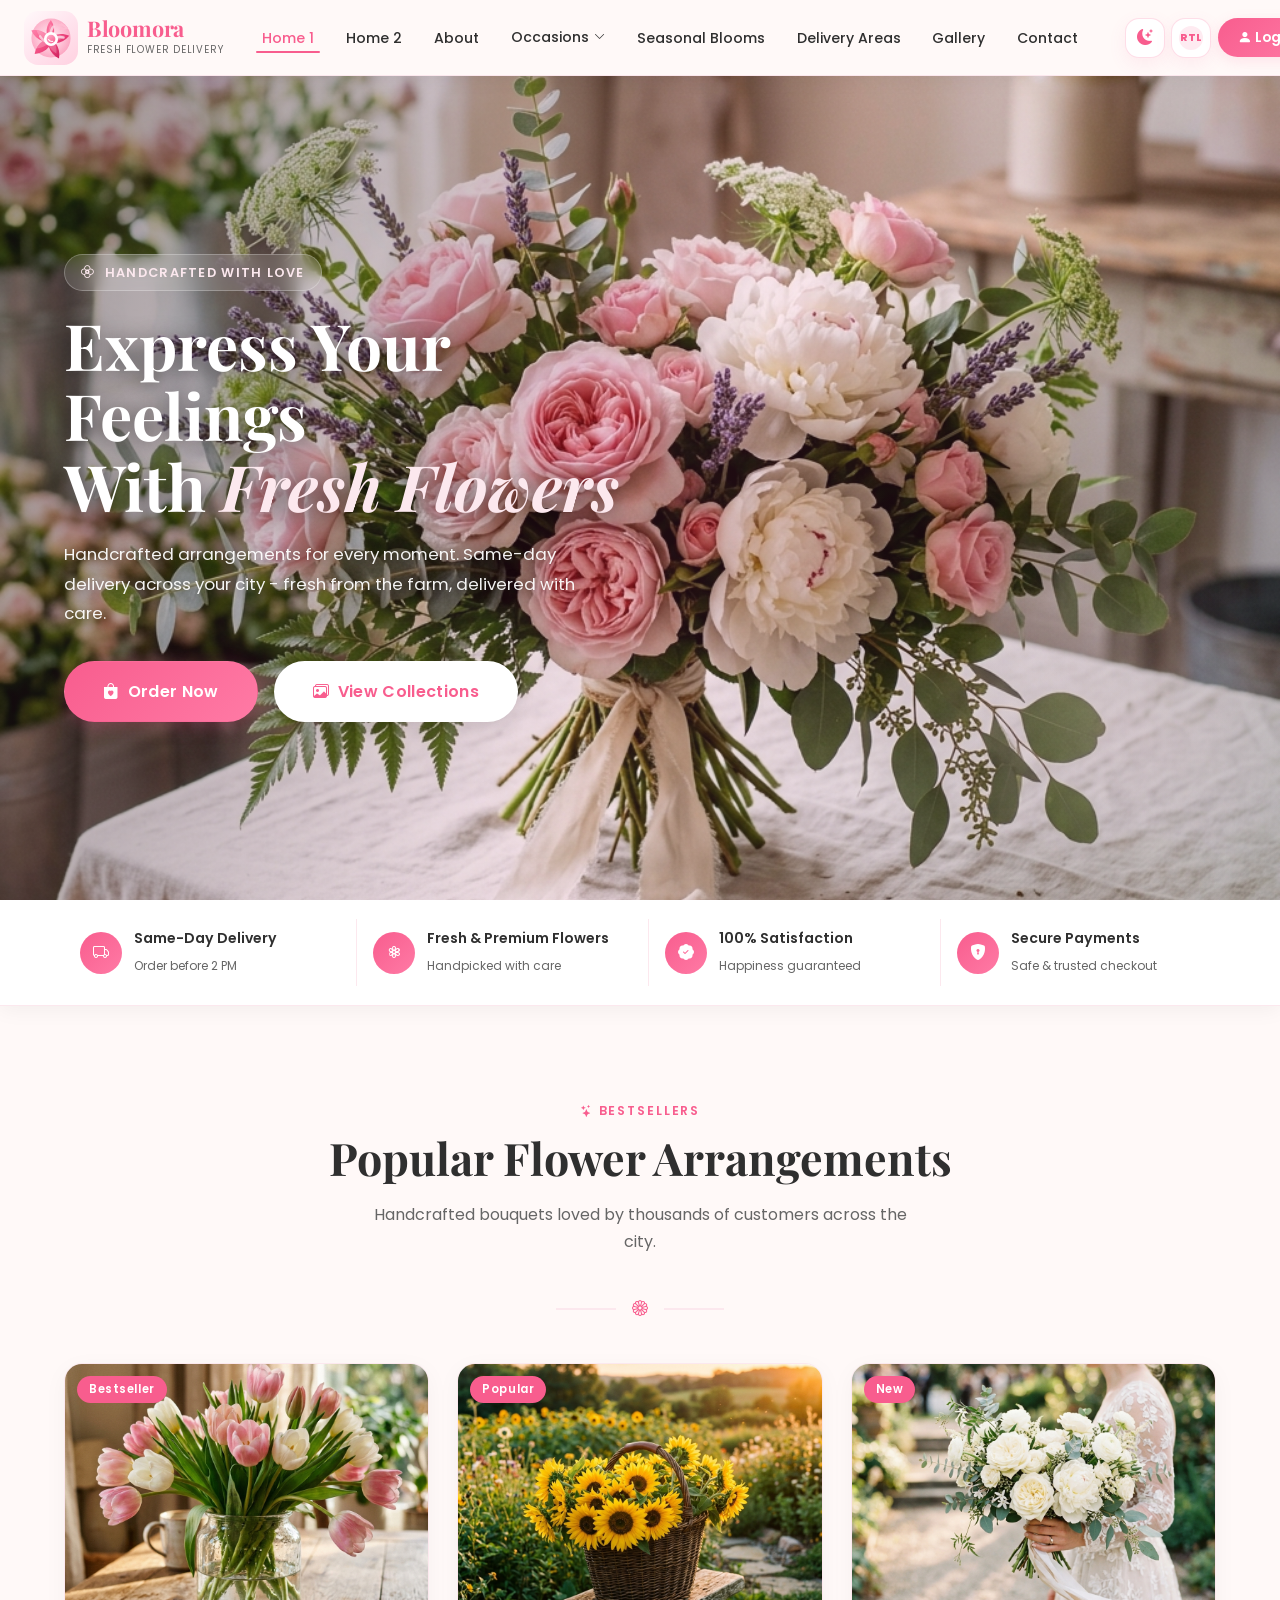
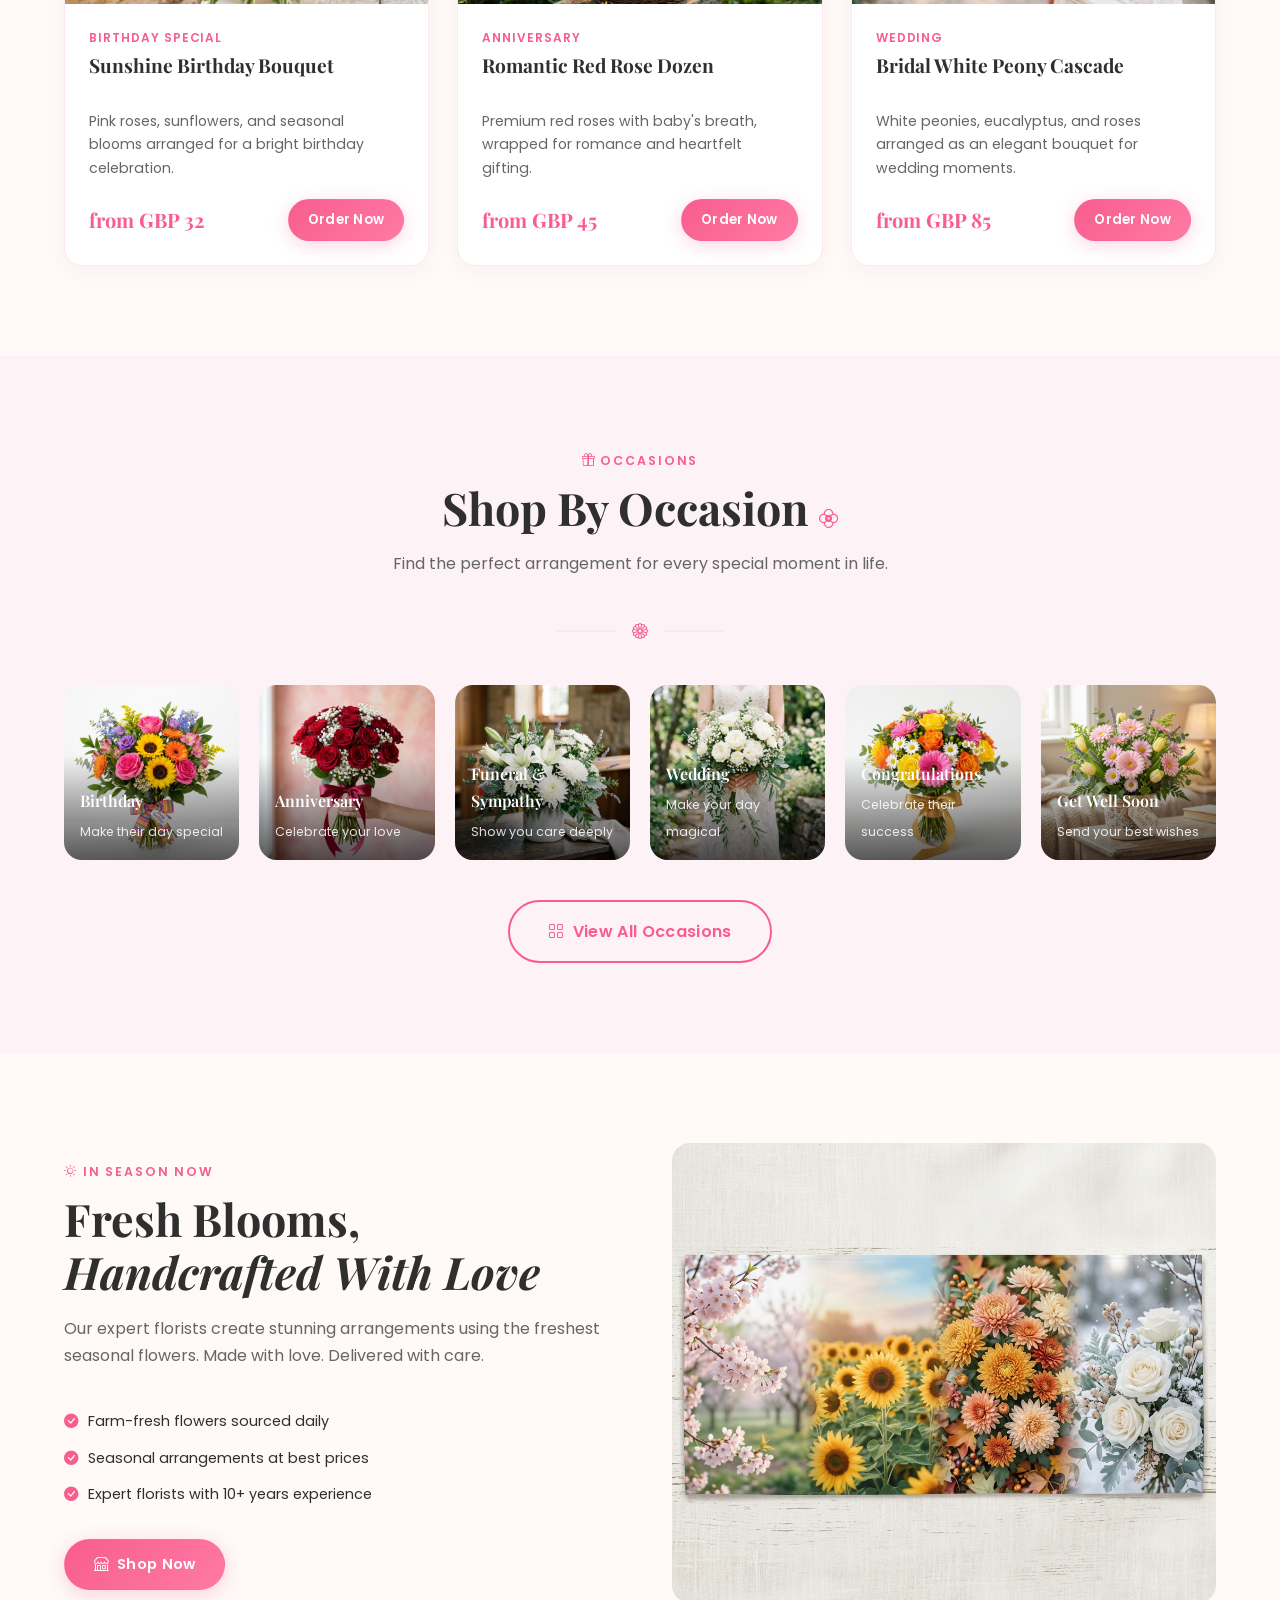
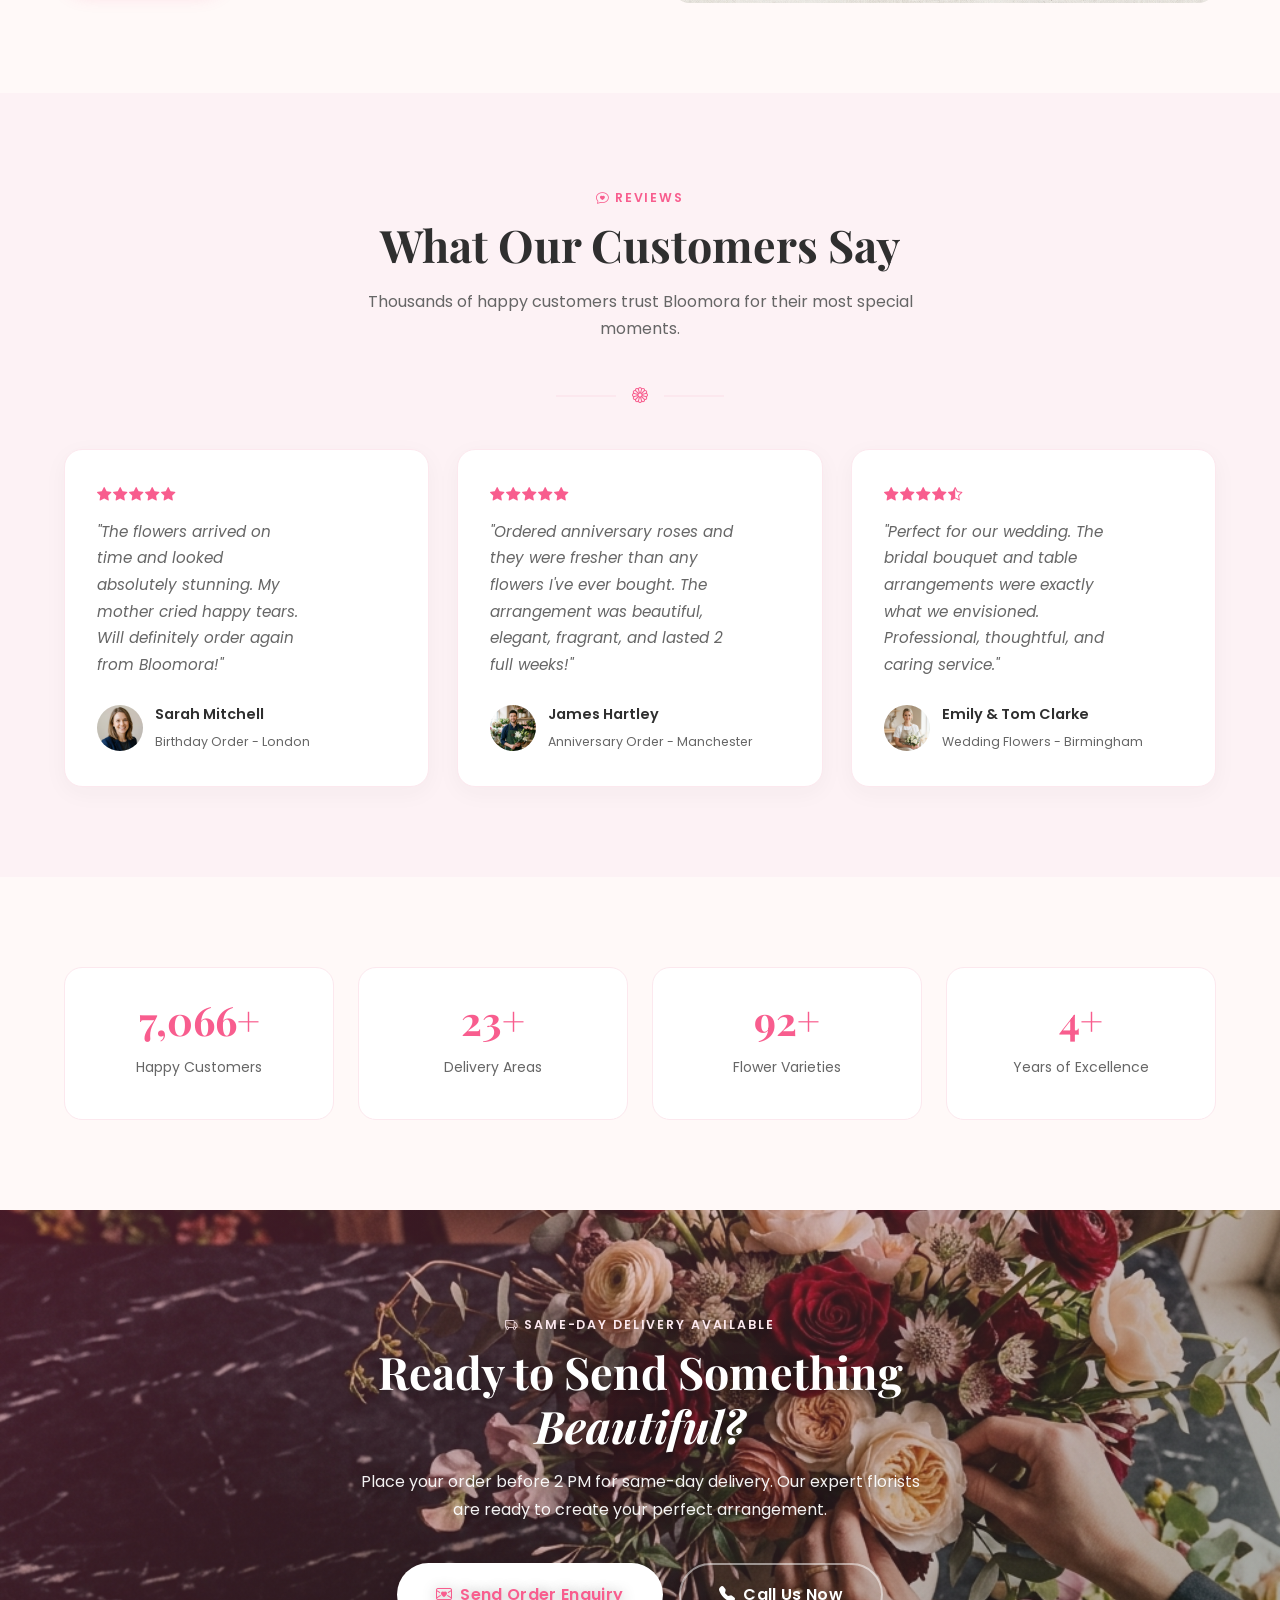
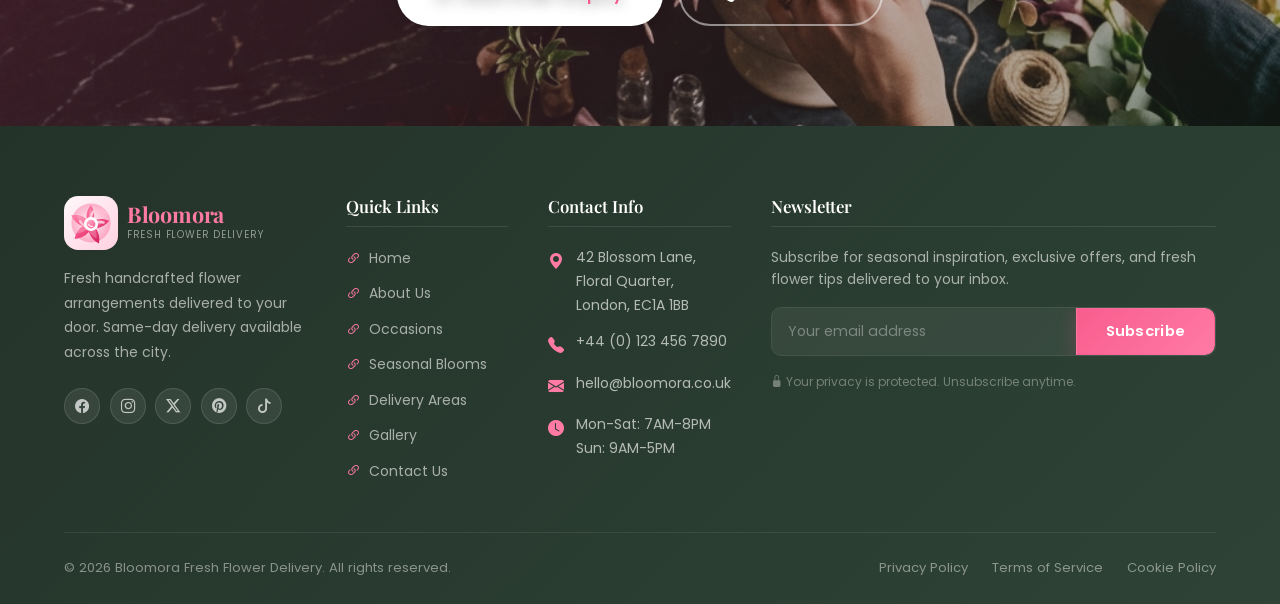
==== index.html @ 747ecff7 "feat: initialize project with core site architecture, styles, and assets" ====
<!DOCTYPE html>
<html lang="en" dir="ltr" data-theme="light">
<head>
  <meta charset="UTF-8" />
  <meta name="viewport" content="width=device-width, initial-scale=1.0" />
  <title>Home 1</title>
  <meta name="description" content="Bloomora brings fresh, handcrafted flower arrangements to your door. Same-day delivery available for birthdays, anniversaries, weddings, and more." />
  <link rel="preconnect" href="https://fonts.googleapis.com" />
  <link rel="preconnect" href="https://fonts.gstatic.com" crossorigin />
  <link href="https://fonts.googleapis.com/css2?family=Playfair+Display:ital,wght@0,400;0,600;0,700;1,400&family=Poppins:wght@300;400;500;600;700&display=swap" rel="stylesheet" />
  
  <link rel="stylesheet" href="https://cdn.jsdelivr.net/npm/bootstrap-icons@1.11.3/font/bootstrap-icons.min.css" />
  <link rel="icon" type="image/png" href="assets/images/favicon.png" />
  <link rel="apple-touch-icon" href="assets/images/favicon.png" />
  <link rel="stylesheet" href="assets/css/style.css?v=2.7" />
</head>
<body>

  <!-- =============== NAVBAR =============== -->
  <nav class="navbar" role="navigation" aria-label="Main navigation">
    <div class="nav-inner">
      <a href="index.html" class="navbar-brand" aria-label="Bloomora Home">
        <div class="brand-icon"><img src="assets/images/logo.svg" alt="Bloomora logo" class="brand-logo"></div>
        <div class="brand-text">
          <span class="brand-name">Bloomora</span>
          <span class="brand-tagline">Fresh Flower Delivery</span>
        </div>
      </a>

      <ul class="nav-links" role="list">
        <li><a href="index.html" class="nav-link active">Home 1</a></li>
        <li><a href="home2.html" class="nav-link">Home 2</a></li>
        <li><a href="about.html" class="nav-link">About</a></li>
        <li class="nav-dropdown">
          <a href="occasions.html" class="nav-link nav-dropdown-toggle">Occasions <i class="bi bi-chevron-down" style="font-size:0.7rem;"></i></a>
          <ul class="dropdown-menu">
            <li><a href="occasions.html#birthday" class="dropdown-item"><i class="bi bi-balloon-heart"></i><span><strong>Birthday</strong><span>Bright celebration bouquets</span></span></a></li>
            <li><a href="occasions.html#anniversary" class="dropdown-item"><i class="bi bi-heart-fill"></i><span><strong>Anniversary</strong><span>Romantic premium roses</span></span></a></li>
            <li><a href="occasions.html#wedding" class="dropdown-item"><i class="bi bi-stars"></i><span><strong>Wedding</strong><span>Bridal and venue flowers</span></span></a></li>
            <li><a href="occasions.html#funeral" class="dropdown-item"><i class="bi bi-flower2"></i><span><strong>Sympathy</strong><span>Calm respectful tributes</span></span></a></li>
            <li><a href="occasions.html#congrats" class="dropdown-item"><i class="bi bi-trophy-fill"></i><span><strong>Congratulations</strong><span>For wins and milestones</span></span></a></li>
            <li><a href="occasions.html#getwell" class="dropdown-item"><i class="bi bi-heart-pulse-fill"></i><span><strong>Get Well</strong><span>Warm recovery wishes</span></span></a></li>
          </ul>
        </li>
        <li><a href="seasonal-blooms.html" class="nav-link">Seasonal Blooms</a></li>
        <li><a href="delivery-areas.html" class="nav-link">Delivery Areas</a></li>
        <li><a href="gallery.html" class="nav-link">Gallery</a></li>
        <li><a href="contact.html" class="nav-link">Contact</a></li>
      </ul>

      <div class="nav-controls">
        <button class="nav-icon-btn toggle-theme-btn" aria-label="Toggle dark mode" title="Toggle dark mode">
          <i class="bi bi-moon-stars-fill theme-icon-moon"></i>
          <i class="bi bi-sun-fill theme-icon-sun" style="display:none;"></i>
        </button>
        <button class="nav-icon-btn toggle-dir-btn" aria-label="Toggle text direction" title="Toggle RTL/LTR">
          <span class="dir-label" style="font-size:0.7rem;font-weight:700;letter-spacing:0.04em;">RTL</span>
        </button>
        <a href="login.html" class="btn-login-nav nav-link">
          <i class="bi bi-person-fill"></i> Login
        </a>
      </div>

      <button class="hamburger" id="hamburger" aria-label="Open mobile menu" aria-expanded="false" aria-controls="mobileMenu">
        <span></span><span></span><span></span>
      </button>
    </div>
  </nav>

  <!-- Mobile Menu -->
  <div class="mobile-menu" id="mobileMenu" role="dialog" aria-label="Mobile navigation">
    <ul class="mobile-nav-links">
      <li><a href="index.html" class="mobile-nav-link active">Home 1</a></li>
      <li><a href="home2.html" class="mobile-nav-link">Home 2</a></li>
      <li><a href="about.html" class="mobile-nav-link">About</a></li>
      <li><a href="occasions.html" class="mobile-nav-link">Occasions</a></li>
      <li><a href="seasonal-blooms.html" class="mobile-nav-link">Seasonal Blooms</a></li>
      <li><a href="delivery-areas.html" class="mobile-nav-link">Delivery Areas</a></li>
      <li><a href="gallery.html" class="mobile-nav-link">Gallery</a></li>
      <li><a href="contact.html" class="mobile-nav-link">Contact</a></li>
    </ul>
    <div class="mobile-controls">
      <button class="nav-icon-btn toggle-theme-btn" aria-label="Toggle dark mode">
        <i class="bi bi-moon-stars-fill theme-icon-moon"></i>
        <i class="bi bi-sun-fill theme-icon-sun" style="display:none;"></i>
      </button>
      <button class="nav-icon-btn toggle-dir-btn" aria-label="Toggle direction">
        <span class="dir-label" style="font-size:0.7rem;font-weight:700;">RTL</span>
      </button>
    </div>
    <div class="mobile-login-btn">
      <a href="login.html" class="btn-login-nav" style="display:flex;align-items:center;justify-content:center;gap:0.5rem;padding:0.75rem;border-radius:50px;">
        <i class="bi bi-person-fill"></i> Login to Your Account
      </a>
    </div>
  </div>

  <!-- =============== HERO =============== -->
  <section class="hero bg-banner-home1" aria-label="Hero section">
    <div class="container">
      <div class="hero-content">
        <div class="hero-eyebrow" data-animate="fade-up">
          <i class="bi bi-flower2"></i>
          Handcrafted with Love
        </div>
        <h1 class="hero-title" data-animate="fade-up" data-delay="100">
          Express Your Feelings<br>
          With <span class="highlight">Fresh Flowers</span>
        </h1>
        <p class="hero-desc" data-animate="fade-up" data-delay="200">
          Handcrafted arrangements for every moment. Same-day delivery across your city - fresh from the farm, delivered with care.
        </p>
        <div class="hero-actions" data-animate="fade-up" data-delay="300">
          <a href="contact.html" class="btn btn-primary btn-lg">
            <i class="bi bi-bag-heart-fill"></i> Order Now
          </a>
          <a href="gallery.html" class="btn btn-white btn-lg">
            <i class="bi bi-images"></i> View Collections
          </a>
        </div>
      </div>
    </div>
    <div class="banner-deco"></div>
  </section>

  <!-- =============== FEATURE BAR =============== -->
  <section class="feature-bar" aria-label="Key features">
    <div class="container">
      <div class="feature-bar-grid">
        <div class="feature-item" data-animate="fade-up" data-delay="100">
          <div class="feature-icon"><i class="bi bi-truck"></i></div>
          <div class="feature-text">
            <strong>Same-Day Delivery</strong>
            <span>Order before 2 PM</span>
          </div>
        </div>
        <div class="feature-item" data-animate="fade-up" data-delay="200">
          <div class="feature-icon"><i class="bi bi-flower3"></i></div>
          <div class="feature-text">
            <strong>Fresh &amp; Premium Flowers</strong>
            <span>Handpicked with care</span>
          </div>
        </div>
        <div class="feature-item" data-animate="fade-up" data-delay="300">
          <div class="feature-icon"><i class="bi bi-patch-check-fill"></i></div>
          <div class="feature-text">
            <strong>100% Satisfaction</strong>
            <span>Happiness guaranteed</span>
          </div>
        </div>
        <div class="feature-item" data-animate="fade-up" data-delay="400">
          <div class="feature-icon"><i class="bi bi-shield-lock-fill"></i></div>
          <div class="feature-text">
            <strong>Secure Payments</strong>
            <span>Safe &amp; trusted checkout</span>
          </div>
        </div>
      </div>
    </div>
  </section>

  <!-- =============== POPULAR ARRANGEMENTS =============== -->
  <section class="section" aria-label="Popular flower arrangements">
    <div class="container">
      <div class="text-center" data-animate="fade-up">
        <span class="section-eyebrow"><i class="bi bi-stars"></i> Bestsellers</span>
        <h2 class="section-title">Popular Flower Arrangements</h2>
        <p class="section-subtitle">Handcrafted bouquets loved by thousands of customers across the city.</p>
      </div>
      <div class="section-divider"><div class="line"></div><i class="bi bi-flower1 flower-icon"></i><div class="line"></div></div>

      <div class="card-grid card-grid-3 bestseller-grid">
        <article class="card" data-animate="fade-up" data-delay="100">
          <div class="card-img-wrap">
            <img src="assets/images/instagram/insta_1.png" alt="Birthday Roses Bouquet" class="card-img" loading="lazy" />
            <span class="card-badge">Bestseller</span>
          </div>
          <div class="card-body">
            <span class="card-label">Birthday Special</span>
            <h3 class="card-title">Sunshine Birthday Bouquet</h3>
            <p class="card-desc">Pink roses, sunflowers, and seasonal blooms arranged for a bright birthday celebration.</p>
            <div class="card-footer-row">
              <span class="card-price">from GBP 32</span>
              <a href="contact.html" class="btn btn-primary btn-sm">Order Now</a>
            </div>
          </div>
        </article>

        <article class="card" data-animate="fade-up" data-delay="200">
          <div class="card-img-wrap">
            <img src="assets/images/instagram/insta_2.png" alt="Anniversary Red Roses" class="card-img" loading="lazy" />
            <span class="card-badge">Popular</span>
          </div>
          <div class="card-body">
            <span class="card-label">Anniversary</span>
            <h3 class="card-title">Romantic Red Rose Dozen</h3>
            <p class="card-desc">Premium red roses with baby's breath, wrapped for romance and heartfelt gifting.</p>
            <div class="card-footer-row">
              <span class="card-price">from GBP 45</span>
              <a href="contact.html" class="btn btn-primary btn-sm">Order Now</a>
            </div>
          </div>
        </article>

        <article class="card" data-animate="fade-up" data-delay="300">
          <div class="card-img-wrap">
            <img src="assets/images/instagram/insta_3.png" alt="Wedding White Bouquet" class="card-img" loading="lazy" />
            <span class="card-badge">New</span>
          </div>
          <div class="card-body">
            <span class="card-label">Wedding</span>
            <h3 class="card-title">Bridal White Peony Cascade</h3>
            <p class="card-desc">White peonies, eucalyptus, and roses arranged as an elegant bouquet for wedding moments.</p>
            <div class="card-footer-row">
              <span class="card-price">from GBP 85</span>
              <a href="contact.html" class="btn btn-primary btn-sm">Order Now</a>
            </div>
          </div>
        </article>
      </div>
    </div>
  </section>

  <!-- =============== SHOP BY OCCASION =============== -->
  <section class="section section-alt" aria-label="Shop by occasion">
    <div class="container">
      <div class="text-center" data-animate="fade-up">
        <span class="section-eyebrow"><i class="bi bi-gift"></i> Occasions</span>
        <h2 class="section-title">Shop By Occasion <i class="bi bi-flower2 text-primary" style="font-size:1.2rem;"></i></h2>
        <p class="section-subtitle">Find the perfect arrangement for every special moment in life.</p>
      </div>
      <div class="section-divider"><div class="line"></div><i class="bi bi-flower1 flower-icon"></i><div class="line"></div></div>

      <div class="occasion-grid" data-animate="zoom-in">
        <a href="occasions.html#birthday" class="occasion-card">
          <img src="assets/images/flowers/flower_birthday.png" alt="Birthday flowers" loading="lazy" />
          <div class="occasion-label"><strong>Birthday</strong><span>Make their day special</span></div>
        </a>
        <a href="occasions.html#anniversary" class="occasion-card">
          <img src="assets/images/flowers/flower_anniversary.png" alt="Anniversary flowers" loading="lazy" />
          <div class="occasion-label"><strong>Anniversary</strong><span>Celebrate your love</span></div>
        </a>
        <a href="occasions.html#funeral" class="occasion-card">
          <img src="assets/images/flowers/flower_funeral.png" alt="Funeral flowers" loading="lazy" />
          <div class="occasion-label"><strong>Funeral &amp; Sympathy</strong><span>Show you care deeply</span></div>
        </a>
        <a href="occasions.html#wedding" class="occasion-card">
          <img src="assets/images/flowers/flower_wedding.png" alt="Wedding flowers" loading="lazy" />
          <div class="occasion-label"><strong>Wedding</strong><span>Make your day magical</span></div>
        </a>
        <a href="occasions.html#congrats" class="occasion-card">
          <img src="assets/images/flowers/flower_congrats.png" alt="Congratulations flowers" loading="lazy" />
          <div class="occasion-label"><strong>Congratulations</strong><span>Celebrate their success</span></div>
        </a>
        <a href="occasions.html#getwell" class="occasion-card">
          <img src="assets/images/flowers/flower_getwell.png" alt="Get well flowers" loading="lazy" />
          <div class="occasion-label"><strong>Get Well Soon</strong><span>Send your best wishes</span></div>
        </a>
      </div>

      <div class="text-center" style="margin-top:2.5rem;" data-animate="fade-up">
        <a href="occasions.html" class="btn btn-outline btn-lg">
          <i class="bi bi-grid"></i> View All Occasions
        </a>
      </div>
    </div>
  </section>

  <!-- =============== SEASONAL BLOOMS PREVIEW =============== -->
  <section class="section" aria-label="Seasonal blooms">
    <div class="container">
      <div class="split-section">
        <div data-animate="fade-right">
          <span class="section-eyebrow"><i class="bi bi-sun"></i> In Season Now</span>
          <h2 class="section-title">Fresh Blooms,<br><em>Handcrafted With Love</em></h2>
          <p class="section-subtitle">Our expert florists create stunning arrangements using the freshest seasonal flowers. Made with love. Delivered with care.</p>
          <ul style="list-style:none;display:flex;flex-direction:column;gap:0.75rem;margin-bottom:2rem;">
            <li style="display:flex;align-items:center;gap:0.6rem;font-size:0.9rem;">
              <i class="bi bi-check-circle-fill" style="color:var(--accent);"></i>
              Farm-fresh flowers sourced daily
            </li>
            <li style="display:flex;align-items:center;gap:0.6rem;font-size:0.9rem;">
              <i class="bi bi-check-circle-fill" style="color:var(--accent);"></i>
              Seasonal arrangements at best prices
            </li>
            <li style="display:flex;align-items:center;gap:0.6rem;font-size:0.9rem;">
              <i class="bi bi-check-circle-fill" style="color:var(--accent);"></i>
              Expert florists with 10+ years experience
            </li>
          </ul>
          <a href="seasonal-blooms.html" class="btn btn-primary">
            <i class="bi bi-shop"></i> Shop Now
          </a>
        </div>
        <div class="img-reveal" data-animate="fade-left">
          <img src="assets/images/banners/banner_seasonal.png" alt="Seasonal fresh flowers" style="width:100%;height:460px;object-fit:cover;" />
        </div>
      </div>
    </div>
  </section>

  <!-- =============== TESTIMONIALS =============== -->
  <section class="section section-alt" aria-label="Customer testimonials">
    <div class="container">
      <div class="text-center" data-animate="fade-up">
        <span class="section-eyebrow"><i class="bi bi-chat-heart"></i> Reviews</span>
        <h2 class="section-title">What Our Customers Say</h2>
        <p class="section-subtitle">Thousands of happy customers trust Bloomora for their most special moments.</p>
      </div>
      <div class="section-divider"><div class="line"></div><i class="bi bi-flower1 flower-icon"></i><div class="line"></div></div>

      <div class="card-grid card-grid-3 home-reviews-grid">
        <article class="testimonial-card" data-animate="fade-up" data-delay="100">
          <div class="stars">
            <i class="bi bi-star-fill"></i><i class="bi bi-star-fill"></i><i class="bi bi-star-fill"></i><i class="bi bi-star-fill"></i><i class="bi bi-star-fill"></i>
          </div>
          <p class="testimonial-text">"The flowers arrived on time and looked absolutely stunning. My mother cried happy tears. Will definitely order again from Bloomora!"</p>
          <div class="testimonial-author">
            <img src="assets/images/customers/customer_sarah.png" alt="Sarah Mitchell" class="author-avatar" />
            <div class="author-info">
              <strong>Sarah Mitchell</strong>
              <span>Birthday Order - London</span>
            </div>
          </div>
        </article>

        <article class="testimonial-card" data-animate="fade-up" data-delay="200">
          <div class="stars">
            <i class="bi bi-star-fill"></i><i class="bi bi-star-fill"></i><i class="bi bi-star-fill"></i><i class="bi bi-star-fill"></i><i class="bi bi-star-fill"></i>
          </div>
          <p class="testimonial-text">"Ordered anniversary roses and they were fresher than any flowers I've ever bought. The arrangement was beautiful, elegant, fragrant, and lasted 2 full weeks!"</p>
          <div class="testimonial-author">
            <img src="assets/images/customers/customer_james.png" alt="James Hartley" class="author-avatar" />
            <div class="author-info">
              <strong>James Hartley</strong>
              <span>Anniversary Order - Manchester</span>
            </div>
          </div>
        </article>

        <article class="testimonial-card" data-animate="fade-up" data-delay="300">
          <div class="stars">
            <i class="bi bi-star-fill"></i><i class="bi bi-star-fill"></i><i class="bi bi-star-fill"></i><i class="bi bi-star-fill"></i><i class="bi bi-star-half"></i>
          </div>
          <p class="testimonial-text">"Perfect for our wedding. The bridal bouquet and table arrangements were exactly what we envisioned. Professional, thoughtful, and caring service."</p>
          <div class="testimonial-author">
            <img src="assets/images/customers/customer_emily.png" alt="Emily &amp; Tom Clarke" class="author-avatar" />
            <div class="author-info">
              <strong>Emily &amp; Tom Clarke</strong>
              <span>Wedding Flowers - Birmingham</span>
            </div>
          </div>
        </article>
      </div>
    </div>
  </section>

  <!-- =============== STATS =============== -->
  <section class="section" aria-label="Company statistics">
    <div class="container">
      <div class="stats-grid">
        <div class="stat-item" data-animate="zoom-in" data-delay="100">
          <div class="stat-number" data-count="15000" data-suffix="+">15,000+</div>
          <div class="stat-label">Happy Customers</div>
        </div>
        <div class="stat-item" data-animate="zoom-in" data-delay="200">
          <div class="stat-number" data-count="50" data-suffix="+">50+</div>
          <div class="stat-label">Delivery Areas</div>
        </div>
        <div class="stat-item" data-animate="zoom-in" data-delay="300">
          <div class="stat-number" data-count="200" data-suffix="+">200+</div>
          <div class="stat-label">Flower Varieties</div>
        </div>
        <div class="stat-item" data-animate="zoom-in" data-delay="400">
          <div class="stat-number" data-count="10" data-suffix="+">10+</div>
          <div class="stat-label">Years of Excellence</div>
        </div>
      </div>
    </div>
  </section>

  <!-- =============== CTA =============== -->
  <section class="cta-section bg-cta-1" aria-label="Order enquiry call to action">
    <div class="container">
      <div class="cta-content" data-animate="zoom-in">
        <span class="section-eyebrow" style="color:var(--secondary);">
          <i class="bi bi-truck"></i> Same-Day Delivery Available
        </span>
        <h2 class="section-title">Ready to Send Something<br><em>Beautiful?</em></h2>
        <p class="section-subtitle">
          Place your order before 2 PM for same-day delivery. Our expert florists are ready to create your perfect arrangement.
        </p>
        <div class="cta-actions">
          <a href="contact.html" class="btn btn-white btn-lg">
            <i class="bi bi-envelope-heart"></i> Send Order Enquiry
          </a>
          <a href="tel:+441234567890" class="btn btn-outline btn-lg" style="border-color:rgba(255,255,255,0.5);color:white;">
            <i class="bi bi-telephone-fill"></i> Call Us Now
          </a>
        </div>
      </div>
    </div>
  </section>

  <!-- =============== FOOTER =============== -->
  <footer class="footer" aria-label="Site footer">
    <div class="container">
      <div class="footer-grid">
        <div class="footer-brand">
          <a href="index.html" class="navbar-brand" style="margin-bottom:1rem; display:flex;">
            <div class="brand-icon"><img src="assets/images/logo.svg" alt="Bloomora logo" class="brand-logo"></div>
            <div class="brand-text">
              <span class="brand-name">Bloomora</span>
              <span class="brand-tagline">Fresh Flower Delivery</span>
            </div>
          </a>
          <p class="footer-desc">Fresh handcrafted flower arrangements delivered to your door. Same-day delivery available across the city.</p>
          <div class="social-links">
            <a href="#" class="social-link" aria-label="Facebook"><i class="bi bi-facebook"></i></a>
            <a href="#" class="social-link" aria-label="Instagram"><i class="bi bi-instagram"></i></a>
            <a href="#" class="social-link" aria-label="Twitter"><i class="bi bi-twitter-x"></i></a>
            <a href="#" class="social-link" aria-label="Pinterest"><i class="bi bi-pinterest"></i></a>
            <a href="#" class="social-link" aria-label="TikTok"><i class="bi bi-tiktok"></i></a>
          </div>
        </div>

        <div>
          <h3 class="footer-col-title">Quick Links</h3>
          <ul class="footer-links">
            <li><a href="index.html"><i class="bi bi-link-45deg"></i>Home</a></li>
            <li><a href="about.html"><i class="bi bi-link-45deg"></i>About Us</a></li>
            <li><a href="occasions.html"><i class="bi bi-link-45deg"></i>Occasions</a></li>
            <li><a href="seasonal-blooms.html"><i class="bi bi-link-45deg"></i>Seasonal Blooms</a></li>
            <li><a href="delivery-areas.html"><i class="bi bi-link-45deg"></i>Delivery Areas</a></li>
            <li><a href="gallery.html"><i class="bi bi-link-45deg"></i>Gallery</a></li>
            <li><a href="contact.html"><i class="bi bi-link-45deg"></i>Contact Us</a></li>
          </ul>
        </div>

        <div>
          <h3 class="footer-col-title">Contact Info</h3>
          <div class="footer-contact">
            <div class="footer-contact-item">
              <i class="bi bi-geo-alt-fill"></i>
              <span>42 Blossom Lane, Floral Quarter,<br>London, EC1A 1BB</span>
            </div>
            <div class="footer-contact-item">
              <i class="bi bi-telephone-fill"></i>
              <span>+44 (0) 123 456 7890</span>
            </div>
            <div class="footer-contact-item">
              <i class="bi bi-envelope-fill"></i>
              <span>hello@bloomora.co.uk</span>
            </div>
            <div class="footer-contact-item">
              <i class="bi bi-clock-fill"></i>
              <span>Mon-Sat: 7AM-8PM<br>Sun: 9AM-5PM</span>
            </div>
          </div>
        </div>

        <div class="footer-newsletter">
          <h3 class="footer-col-title">Newsletter</h3>
          <p class="footer-newsletter-text">Subscribe for seasonal inspiration, exclusive offers, and fresh flower tips delivered to your inbox.</p>
          <form data-form="newsletter" style="margin-bottom:1rem;">
            <div class="input-group">
              <input type="email" placeholder="Your email address" aria-label="Email for newsletter" required />
              <button type="submit" class="btn btn-primary" style="border-radius:0 var(--radius-sm) var(--radius-sm) 0;">Subscribe</button>
            </div>
          </form>
          <p style="font-size:0.75rem;color:rgba(255,255,255,0.35);">
            <i class="bi bi-lock-fill"></i> Your privacy is protected. Unsubscribe anytime.
          </p>
        </div>
      </div>

      <div class="footer-bottom">
        <p class="footer-bottom-text">
          &copy; 2026 Bloomora Fresh Flower Delivery. All rights reserved.
        </p>
        <div class="footer-bottom-links">
          <a href="#">Privacy Policy</a>
          <a href="#">Terms of Service</a>
          <a href="#">Cookie Policy</a>
        </div>
      </div>
    </div>
  </footer>

  <script src="assets/js/main.js"></script>
</body>
</html>
---- assets/css/style.css ----
/* =========================================================
   BLOOMORA - GLOBAL STYLES
   Fresh Flower Delivery | Premium Florist Design
   ========================================================= */

/* --- Google Fonts --- */
@import url('https://fonts.googleapis.com/css2?family=Playfair+Display:ital,wght@0,400;0,600;0,700;1,400&family=Poppins:wght@300;400;500;600;700&display=swap');

/* --- CSS Variables - Light Theme --- */
:root {
  --primary: #F85D8E;
  --primary-light: #FF7AA5;
  --primary-dark: #E63973;
  --secondary: #FCE8EE;
  --accent: #8FB996;
  --accent-dark: #6FAF7A;
  --lavender: #EEE7F8;
  --peach: #FFF2E8;
  --cream: #FFF9F8;
  --white: #FFFFFF;
  --black: #2F2F2F;

  --bg: #FFF9F8;
  --bg-alt: #FDF2F5;
  --bg-card: #FFFFFF;
  --bg-nav: rgba(255,249,248,0.97);
  --bg-footer: #24332A;

  --text: #2F2F2F;
  --text-muted: #666666;
  --text-light: #8A8A8A;
  --text-on-dark: #FFFFFF;

  --border: #FCE8EE;
  --border-strong: #FFF2E8;
  --shadow: 0 4px 30px rgba(248,93,142,0.06);
  --shadow-card: 0 6px 24px rgba(47,47,47,0.04);
  --shadow-hover: 0 12px 40px rgba(248,93,142,0.12);
  --banner-overlay-start: rgba(31, 20, 24, 0.38);
  --banner-overlay-mid: rgba(248, 93, 142, 0.14);
  --banner-overlay-end: rgba(31, 20, 24, 0.32);
  --hero-overlay-start: rgba(31, 20, 24, 0.46);
  --hero-overlay-mid: rgba(248, 93, 142, 0.12);
  --hero-overlay-end: rgba(31, 20, 24, 0.22);
  --cta-overlay-start: rgba(248, 93, 142, 0.28);
  --cta-overlay-end: rgba(36, 51, 42, 0.42);
  --banner-content-bg: rgba(30, 20, 24, 0.30);
  --banner-content-border: rgba(255, 255, 255, 0.24);

  --radius: 18px;
  --radius-sm: 10px;
  --radius-lg: 28px;
  --radius-full: 9999px;

  --font-heading: 'Playfair Display', Georgia, serif;
  --font-body: 'Poppins', system-ui, sans-serif;

  --nav-h: 76px;
  --section-py: 90px;
  --transition: 0.35s cubic-bezier(0.4,0,0.2,1);
}

/* --- Dark Theme --- */
[data-theme="dark"] {
  --primary: #F85D8E;
  --primary-light: #FF7AA5;
  --primary-dark: #E63973;
  --secondary: #222826;
  --accent: #8FB996;

  --bg: #161A18;
  --bg-alt: #1B201E;
  --bg-card: #222826;
  --bg-nav: rgba(27,32,30,0.97);
  --bg-footer: #0D100F;

  --text: #F5F5F5;
  --text-muted: #CFCFCF;

  --text-light: #8A8A8A;

  --border: #2D3532;
  --border-strong: #38423E;
  --shadow: 0 4px 30px rgba(0,0,0,0.4);
  --shadow-card: 0 6px 24px rgba(0,0,0,0.4);
  --shadow-hover: 0 12px 40px rgba(248,93,142,0.15);
  --banner-overlay-start: rgba(7, 10, 9, 0.48);
  --banner-overlay-mid: rgba(248, 93, 142, 0.16);
  --banner-overlay-end: rgba(7, 10, 9, 0.42);
  --hero-overlay-start: rgba(7, 10, 9, 0.58);
  --hero-overlay-mid: rgba(248, 93, 142, 0.16);
  --hero-overlay-end: rgba(7, 10, 9, 0.35);
  --cta-overlay-start: rgba(248, 93, 142, 0.34);
  --cta-overlay-end: rgba(13, 16, 15, 0.52);
  --banner-content-bg: rgba(0, 0, 0, 0.34);
  --banner-content-border: rgba(255, 255, 255, 0.18);
}

/* --- RTL Support --- */
[dir="rtl"] {
  text-align: right;
}
[dir="rtl"] .nav-links { flex-direction: row-reverse; }
[dir="rtl"] .navbar-brand { margin-right: 0; margin-left: auto; }
[dir="rtl"] .hero-content { text-align: right; }
[dir="rtl"] .footer-col { text-align: right; }
[dir="rtl"] .card-body { text-align: right; }
[dir="rtl"] .feature-item { flex-direction: row-reverse; }
[dir="rtl"] .input-group .btn { border-radius: var(--radius-sm) 0 0 var(--radius-sm); }
[dir="rtl"] .input-group input { border-radius: 0 var(--radius-sm) 0 0 var(--radius-sm); }
[dir="rtl"] .mobile-menu { right: 0; left: 0; }

/* --- Reset & Base --- */
*, *::before, *::after { box-sizing: border-box; margin: 0; padding: 0; }
html { scroll-behavior: smooth; overflow-x: hidden; }
body {
  font-family: var(--font-body);
  background: var(--bg);
  color: var(--text);
  transition: background var(--transition), color var(--transition);
  overflow-x: hidden;
  line-height: 1.7;
}
img { max-width: 100%; height: auto; display: block; }
a { text-decoration: none; color: inherit; }
.bi-check-circle-fill, .bi-star-fill, .bi-star-half { color: var(--primary) !important; }
button { cursor: pointer; border: none; background: none; font-family: inherit; }
ul { list-style: none; }
input, textarea, select { font-family: inherit; }

/* --- Typography --- */
h1,h2,h3,h4,h5,h6 { font-family: var(--font-heading); line-height: 1.2; }
.section-eyebrow {
  display: inline-block;
  font-size: 0.78rem;
  font-weight: 600;
  letter-spacing: 0.15em;
  text-transform: uppercase;
  color: var(--primary);
  margin-bottom: 0.6rem;
}
.section-title {
  font-size: clamp(1.8rem, 3.5vw, 2.8rem);
  font-weight: 700;
  color: var(--text);
  margin-bottom: 1rem;
}
.section-subtitle {
  font-size: 1rem;
  color: var(--text-muted);
  max-width: 560px;
  margin-bottom: 2.5rem;
}
.text-center { text-align: center; }
.text-center .section-subtitle { margin-left: auto; margin-right: auto; }

/* --- Layout Utilities --- */
.container {
  width: 100%;
  max-width: 1200px;
  margin: 0 auto;
  padding: 0 24px;
}
.section { padding: var(--section-py) 0; }
.section-alt { background: var(--bg-alt); }

/* --- Buttons --- */
.btn {
  display: inline-flex;
  align-items: center;
  gap: 0.5rem;
  padding: 0.75rem 1.8rem;
  border-radius: var(--radius-full);
  font-size: 0.92rem;
  font-weight: 600;
  letter-spacing: 0.02em;
  transition: all var(--transition);
  white-space: nowrap;
  cursor: pointer;
  text-decoration: none;
  border: 1px solid transparent;
}
.btn-primary {
  background: linear-gradient(135deg, var(--primary) 0%, var(--primary-light) 100%);
  color: var(--white);
  box-shadow: 0 4px 18px rgba(248,93,142,0.25);
}
.btn-primary:hover {
  background: linear-gradient(135deg, var(--primary-dark) 0%, var(--primary) 100%);
  box-shadow: var(--shadow-hover);
  transform: translateY(-2px);
}
.btn-outline {
  border: 2px solid var(--primary);
  color: var(--primary);
  background: transparent;
}
.btn-outline:hover {
  background: var(--primary);
  color: var(--white);
  transform: translateY(-2px);
}
.btn-white {
  background: var(--white);
  color: var(--primary);
  box-shadow: 0 4px 18px rgba(0,0,0,0.12);
}
.btn-white:hover {
  background: var(--cream);
  transform: translateY(-2px);
}
.btn-ghost {
  color: var(--text-muted);
  padding: 0.5rem 1rem;
  border-radius: var(--radius-sm);
}
.btn-ghost:hover { background: var(--bg-alt); color: var(--primary); }
.btn-sm { padding: 0.55rem 1.2rem; font-size: 0.82rem; }
.btn-lg { padding: 1rem 2.4rem; font-size: 1rem; }

/* --- Navbar --- */
.navbar {
  position: fixed;
  top: 0; left: 0; right: 0;
  z-index: 1000;
  height: var(--nav-h);
  background: var(--bg-nav);
  backdrop-filter: blur(12px);
  -webkit-backdrop-filter: blur(12px);
  border-bottom: 1px solid var(--border);
  box-shadow: 0 2px 20px rgba(0,0,0,0.06);
  transition: background var(--transition), box-shadow var(--transition);
}
.navbar.scrolled {
  box-shadow: 0 4px 30px rgba(0,0,0,0.12);
}
.nav-inner {
  max-width: 1280px;
  margin: 0 auto;
  padding: 0 24px;
  height: 100%;
  display: flex;
  align-items: center;
  gap: 1.5rem;
}
.navbar-brand {
  display: flex;
  align-items: center;
  gap: 0.55rem;
  flex-shrink: 0;
  text-decoration: none;
}
.brand-icon {
  width: 54px;
  height: 54px;
  display: flex;
  align-items: center;
  justify-content: center;
  flex-shrink: 0;
}
.brand-logo {
  width: 100%;
  height: 100%;
  display: block;
  object-fit: contain;
}
.brand-text {
  display: flex;
  flex-direction: column;
  gap: 0.16rem;
  line-height: 1;
}
.brand-name {
  font-family: var(--font-heading);
  font-size: 1.35rem;
  font-weight: 700;
  color: var(--primary);
  letter-spacing: -0.01em;
}
.brand-tagline {
  font-size: 0.62rem;
  color: var(--text-muted);
  letter-spacing: 0.08em;
  text-transform: uppercase;
  padding-top: 2px;
  padding-bottom: 2px;
}
/* Responsive line breaks for contact details */
.br-mobile { display: none; }
.br-not-mobile { display: block; }
.bullet-mobile { display: none; }
.nav-links {
  display: flex;
  align-items: center;
  gap: 0.2rem;
  margin-left: auto;
}
.nav-link {
  font-size: 0.88rem;
  font-weight: 500;
  color: var(--text);
  padding: 0.45rem 0.9rem;
  border-radius: var(--radius-sm);
  transition: all var(--transition);
  position: relative;
  white-space: nowrap;
}
.nav-link:hover, .nav-link.active { color: var(--primary); }
.nav-link::after {
  content: '';
  position: absolute;
  bottom: 2px; left: 50%; right: 50%;
  height: 2px;
  background: var(--primary);
  border-radius: 2px;
  transition: all var(--transition);
}
.nav-link:hover::after, .nav-link.active::after { left: 10%; right: 10%; }

/* Dropdown */
.nav-dropdown { position: relative; }
.nav-dropdown-toggle { display: flex; align-items: center; gap: 0.3rem; }
.dropdown-menu {
  position: absolute;
  top: calc(100% + 10px);
  left: 0;
  background: var(--bg-card);
  border: 1px solid var(--border);
  border-radius: var(--radius);
  box-shadow: var(--shadow-card);
  min-width: 430px;
  padding: 0.85rem;
  opacity: 0;
  visibility: hidden;
  transform: translateY(-8px);
  transition: all var(--transition);
  z-index: 100;
  display: grid;
  grid-template-columns: repeat(2, minmax(0, 1fr));
  gap: 0.4rem;
}
[dir="rtl"] .dropdown-menu { left: auto; right: 0; }
.nav-dropdown:hover .dropdown-menu {
  opacity: 1; visibility: visible; transform: translateY(0);
}
.dropdown-item {
  display: flex;
  align-items: center;
  gap: 0.65rem;
  min-height: 58px;
  padding: 0.65rem 0.7rem;
  font-size: 0.86rem;
  color: var(--text);
  border-radius: var(--radius-sm);
  transition: all var(--transition);
}
.dropdown-item i {
  width: 34px;
  height: 34px;
  border-radius: 50%;
  background: rgba(248,93,142,0.1);
  color: var(--primary);
  display: flex;
  align-items: center;
  justify-content: center;
  flex-shrink: 0;
}
.dropdown-item > span {
  display: block;
  min-width: 0;
}
.dropdown-item strong {
  display: block;
  font-size: 0.84rem;
  line-height: 1.15;
  color: var(--text);
}
.dropdown-item > span > span {
  display: block;
  margin-top: 0.12rem;
  font-size: 0.7rem;
  line-height: 1.25;
  color: var(--text-muted);
}
.dropdown-item:hover { background: var(--bg-alt); color: var(--primary); }
.dropdown-item:hover strong { color: var(--primary); }

/* Nav Controls */
.nav-controls {
  display: flex;
  align-items: center;
  gap: 0.4rem;
  margin-left: 0.5rem;
}
.nav-icon-btn {
  width: 40px; height: 40px;
  border-radius: 14px;
  background: var(--bg-card);
  border: 1px solid rgba(248,93,142,0.2);
  display: inline-flex; align-items: center; justify-content: center;
  color: var(--primary);
  font-size: 1rem;
  line-height: 1;
  box-shadow: 0 6px 18px rgba(248,93,142,0.09);
  transition: all var(--transition);
  cursor: pointer;
}
.nav-icon-btn:hover {
  background: var(--primary);
  color: white;
  border-color: var(--primary);
  box-shadow: 0 10px 26px rgba(248,93,142,0.22);
  transform: translateY(-2px);
}
.toggle-dir-btn .dir-label {
  display: inline-flex;
  align-items: center;
  justify-content: center;
  min-width: 24px;
  min-height: 24px;
  border-radius: 999px;
  background: rgba(248,93,142,0.12);
  color: inherit;
  font-size: 0.62rem !important;
  font-weight: 800 !important;
  letter-spacing: 0.03em;
  line-height: 1;
}
.toggle-dir-btn:hover .dir-label {
  background: rgba(255,255,255,0.18);
  color: white;
}
[data-theme="dark"] .nav-icon-btn {
  background: var(--bg-card);
  border-color: var(--border-strong);
  box-shadow: 0 8px 22px rgba(0,0,0,0.28);
}
.btn-login-nav {
  background: linear-gradient(135deg, var(--primary) 0%, var(--primary-light) 100%);
  color: white !important;
  padding: 0.5rem 1.3rem;
  border-radius: var(--radius-full);
  font-size: 0.86rem;
  font-weight: 600;
  box-shadow: 0 4px 14px rgba(248,93,142,0.15);
  transition: all var(--transition);
  white-space: nowrap;
}
.btn-login-nav:hover {
  transform: translateY(-2px);
  box-shadow: 0 8px 24px rgba(248,93,142,0.25);
}
.btn-login-nav::after { display: none !important; }

.hamburger {
  display: none;
  flex-direction: column;
  gap: 5px;
  cursor: pointer;
  padding: 6px;
  border-radius: var(--radius-sm);
  transition: all var(--transition);
  margin-left: auto;
}
.hamburger span {
  display: block;
  width: 24px; height: 2px;
  background: var(--text);
  border-radius: 2px;
  transition: all var(--transition);
}
.hamburger.open span:nth-child(1) { transform: rotate(45deg) translate(5px,5px); }
.hamburger.open span:nth-child(2) { opacity: 0; transform: scaleX(0); }
.hamburger.open span:nth-child(3) { transform: rotate(-45deg) translate(5px,-5px); }

/* Mobile Menu */
.mobile-menu {
  position: fixed;
  top: var(--nav-h);
  left: 0; right: 0;
  background: var(--bg-nav);
  backdrop-filter: blur(16px);
  -webkit-backdrop-filter: blur(16px);
  border-bottom: 1px solid var(--border);
  padding: 1rem 24px 1.5rem;
  transform: translateY(-110%);
  opacity: 0;
  transition: all 0.4s cubic-bezier(0.4,0,0.2,1);
  z-index: 999;
  box-shadow: 0 8px 30px rgba(0,0,0,0.12);
}
.mobile-menu.open {
  transform: translateY(0);
  opacity: 1;
}
.mobile-nav-links {
  display: flex;
  flex-direction: column;
  align-items: center;
  gap: 0;
}
.mobile-nav-link {
  display: block;
  width: min(100%, 360px);
  padding: 0.85rem 1rem;
  font-size: 0.95rem;
  font-weight: 500;
  color: var(--text);
  text-align: center;
  border-radius: var(--radius-sm);
  border-bottom: 1px solid var(--border);
  transition: all var(--transition);
  animation: slideDown 0.3s ease forwards;
  opacity: 0;
}
[dir="rtl"] .mobile-nav-link { text-align: center; }
.mobile-nav-link:nth-child(1) { animation-delay: 0.05s; }
.mobile-nav-link:nth-child(2) { animation-delay: 0.10s; }
.mobile-nav-link:nth-child(3) { animation-delay: 0.15s; }
.mobile-nav-link:nth-child(4) { animation-delay: 0.20s; }
.mobile-nav-link:nth-child(5) { animation-delay: 0.25s; }
.mobile-nav-link:nth-child(6) { animation-delay: 0.30s; }
.mobile-nav-link:nth-child(7) { animation-delay: 0.35s; }
.mobile-nav-link:nth-child(8) { animation-delay: 0.40s; }
.mobile-nav-link:hover,
.mobile-nav-link.active {
  background: var(--bg-alt);
  color: var(--primary);
}
@keyframes slideDown {
  from { opacity: 0; transform: translateY(-10px); }
  to { opacity: 1; transform: translateY(0); }
}

.mobile-controls {
  display: flex;
  align-items: center;
  justify-content: center;
  gap: 0.75rem;
  padding: 1rem 0 0.5rem;
  flex-wrap: wrap;
}
.mobile-controls .nav-icon-btn {
  width: 40px; height: 40px; font-size: 1rem;
}
.mobile-login-btn {
  margin-top: 0.75rem;
}
.mobile-login-btn .btn-login-nav { width: 100%; justify-content: center; padding: 0.7rem 1.5rem; }

/* Tablet / iPad Pro navbar */
@media (max-width: 1120px) {
  .nav-inner {
    justify-content: space-between;
    gap: 1rem;
  }

  .nav-links,
  .nav-controls {
    display: none;
  }

  .hamburger {
    display: flex;
    margin-left: auto;
    margin-right: 0;
  }

  .navbar-brand,
  [dir="rtl"] .navbar-brand {
    margin-left: 0;
    margin-right: 0;
  }

  [dir="rtl"] .hamburger {
    margin-left: 0;
    margin-right: auto;
  }
}

/* Page offset for navbar */
body { padding-top: var(--nav-h); }

/* --- Page Banner (Reusable) --- */
.page-banner {
  position: relative;
  min-height: 380px;
  display: flex;
  align-items: center;
  background-size: cover;
  background-position: center;
  background-repeat: no-repeat;
  overflow: hidden;
}
.page-banner::before {
  content: '';
  position: absolute; inset: 0;
  background: linear-gradient(135deg,
    var(--banner-overlay-start) 0%,
    var(--banner-overlay-mid) 58%,
    var(--banner-overlay-end) 100%
  );
}
.banner-content {
  position: relative;
  z-index: 2;
  color: #FFFFFF;
  max-width: 680px;
  text-align: center;
  margin: 0 auto;
  padding: 2rem;
  border: 1px solid var(--banner-content-border);
  border-radius: var(--radius);
  background: var(--banner-content-bg);
  backdrop-filter: blur(4px);
  -webkit-backdrop-filter: blur(4px);
  box-shadow: 0 18px 50px rgba(0,0,0,0.16);
}
.banner-eyebrow {
  display: inline-flex;
  align-items: center;
  gap: 0.5rem;
  font-size: 0.78rem;
  font-weight: 600;
  letter-spacing: 0.18em;
  text-transform: uppercase;
  color: #FCE8EE;
  margin-bottom: 0.8rem;
  background: rgba(255,255,255,0.1);
  padding: 0.35rem 0.9rem;
  border-radius: var(--radius-full);
  border: 1px solid rgba(255,255,255,0.2);
  text-shadow: 0 2px 10px rgba(0,0,0,0.45);
}
.banner-title {
  font-size: clamp(2rem, 5vw, 3.4rem);
  font-weight: 700;
  line-height: 1.15;
  margin-bottom: 1rem;
  color: #FFFFFF;
  text-shadow: 0 3px 18px rgba(0,0,0,0.58);
}
.banner-title span { color: #FCE8EE; font-style: italic; }
.banner-desc {
  font-size: 1.05rem;
  color: rgba(255,255,255,0.94);
  opacity: 1;
  line-height: 1.7;
  margin-bottom: 1.8rem;
  max-width: 500px;
  margin-left: auto;
  margin-right: auto;
  text-shadow: 0 2px 12px rgba(0,0,0,0.5);
}
.banner-breadcrumb {
  display: flex;
  align-items: center;
  justify-content: center;
  gap: 0.5rem;
  font-size: 0.82rem;
  color: rgba(255,255,255,0.9);
  opacity: 1;
  margin-top: 1rem;
  text-shadow: 0 2px 10px rgba(0,0,0,0.45);
}
.banner-breadcrumb a { opacity: 0.75; }
.banner-breadcrumb a:hover { opacity: 1; color: #FCE8EE; }
.banner-breadcrumb .sep { opacity: 0.5; }
.banner-deco {
  position: absolute;
  right: -50px; bottom: -30px;
  width: 400px; height: 400px;
  background: radial-gradient(circle, rgba(252,232,238,0.3) 0%, transparent 70%);
  border-radius: 50%;
  pointer-events: none;
}

/* --- Hero Section --- */
.hero {
  position: relative;
  min-height: calc(100vh - var(--nav-h));
  display: flex;
  align-items: center;
  background-size: cover;
  background-position: center;
  overflow: hidden;
}
.hero::before {
  content: '';
  position: absolute; inset: 0;
  background: linear-gradient(110deg,
    var(--hero-overlay-start) 0%,
    var(--hero-overlay-mid) 55%,
    var(--hero-overlay-end) 100%
  );
  z-index: 1;
}
.hero-content {
  position: relative;
  z-index: 2;
  color: #FFFFFF;
  max-width: 620px;
}
.hero-eyebrow {
  display: inline-flex;
  align-items: center;
  gap: 0.6rem;
  background: rgba(255,255,255,0.12);
  border: 1px solid rgba(255,255,255,0.25);
  padding: 0.4rem 1rem;
  border-radius: var(--radius-full);
  font-size: 0.8rem;
  font-weight: 600;
  letter-spacing: 0.1em;
  text-transform: uppercase;
  color: #FCE8EE;
  margin-bottom: 1.2rem;
  backdrop-filter: blur(8px);
}
.hero-title {
  font-size: clamp(2.4rem, 5.5vw, 4rem);
  font-weight: 700;
  line-height: 1.1;
  margin-bottom: 1.2rem;
  color: #FFFFFF;
  text-shadow: 0 3px 22px rgba(0,0,0,0.62);
}
.hero-title .highlight { color: #FCE8EE; font-style: italic; }
.hero-desc {
  font-size: 1.05rem;
  color: rgba(255,255,255,0.94);
  opacity: 1;
  line-height: 1.75;
  margin-bottom: 2rem;
  max-width: 520px;
  text-shadow: 0 2px 14px rgba(0,0,0,0.52);
}
.hero-actions { display: flex; gap: 1rem; flex-wrap: wrap; }
.hero-bg-gradient {
  background: linear-gradient(135deg, #1e0a14 0%, #3a1525 50%, #1e0a14 100%);
}

@media (min-width: 901px) and (max-width: 1120px) {
  .hero.bg-banner-home1 {
    min-height: 550px;
  }
}

/* --- Feature Bar --- */
.feature-bar {
  background: var(--bg-card);
  border-bottom: 1px solid var(--border);
  padding: 1.2rem 0;
  box-shadow: 0 4px 20px rgba(0,0,0,0.05);
}
.feature-bar-grid {
  display: grid;
  grid-template-columns: repeat(4, 1fr);
  gap: 1rem;
  align-items: center;
}
.feature-item {
  display: flex;
  align-items: center;
  gap: 0.75rem;
  padding: 0.5rem 1rem;
}
.feature-item + .feature-item {
  border-left: 1px solid var(--border);
}
[dir="rtl"] .feature-item + .feature-item {
  border-left: none;
  border-right: 1px solid var(--border);
}
.feature-icon {
  width: 42px; height: 42px;
  background: linear-gradient(135deg, var(--primary) 0%, var(--primary-light) 100%);
  border-radius: 50%;
  display: flex; align-items: center; justify-content: center;
  color: white;
  font-size: 1rem;
  flex-shrink: 0;
}
.feature-text strong {
  display: block;
  font-size: 0.88rem;
  font-weight: 600;
  color: var(--text);
}
.feature-text span {
  font-size: 0.75rem;
  color: var(--text-muted);
}

/* --- Cards --- */
.card {
  background: var(--bg-card);
  border: 1px solid var(--border);
  border-radius: var(--radius);
  overflow: hidden;
  transition: all var(--transition);
  display: flex;
  flex-direction: column;
  box-shadow: var(--shadow-card);
}
.card:hover { transform: translateY(-6px); box-shadow: var(--shadow-hover); }
.card-img {
  width: 100%; height: 240px;
  object-fit: cover;
  transition: transform 0.5s ease;
}
.card:hover .card-img { transform: scale(1.05); }
.card-img-wrap { overflow: hidden; position: relative; }
.card-badge {
  position: absolute; top: 12px; left: 12px;
  background: var(--primary);
  color: white;
  font-size: 0.72rem;
  font-weight: 600;
  padding: 0.25rem 0.75rem;
  border-radius: var(--radius-full);
  letter-spacing: 0.05em;
}
[dir="rtl"] .card-badge { left: auto; right: 12px; }
.card-body {
  padding: 1.5rem;
  flex: 1;
  display: flex;
  flex-direction: column;
}
.card-label {
  font-size: 0.75rem;
  font-weight: 600;
  color: var(--primary);
  letter-spacing: 0.08em;
  text-transform: uppercase;
  margin-bottom: 0.4rem;
}
.card-title {
  font-family: var(--font-heading);
  font-size: 1.2rem;
  font-weight: 700;
  color: var(--text);
  margin-bottom: 0.6rem;
  min-height: calc(1.2em * 2);
}
.card-desc {
  font-size: 0.88rem;
  color: var(--text-muted);
  line-height: 1.65;
  flex: 1;
  margin-bottom: 1.2rem;
}
.card-grid-4 .card-desc,
.card-grid-3 .card-desc {
  min-height: calc(1.65em * 3);
  max-height: calc(1.65em * 3);
  overflow: hidden;
  display: -webkit-box;
  -webkit-line-clamp: 3;
  -webkit-box-orient: vertical;
}
.bestseller-grid .card-desc {
  min-height: calc(1.65em * 2);
  max-width: 300px;
  overflow: visible;
  display: block;
  white-space: normal;
}
.card-footer-row {
  display: flex;
  align-items: center;
  justify-content: space-between;
  margin-top: auto;
  gap: 0.75rem;
}
.card-price {
  font-family: var(--font-heading);
  font-size: 1.25rem;
  font-weight: 700;
  color: var(--primary);
}

/* Equal-height card grids */
.card-grid {
  display: grid;
  gap: 1.75rem;
}
.card-grid-3 { grid-template-columns: repeat(3, 1fr); }
.card-grid-4 { grid-template-columns: repeat(4, 1fr); }
.card-grid-2 { grid-template-columns: repeat(2, 1fr); }

/* --- Occasion Cards --- */
.occasion-card {
  border-radius: var(--radius);
  overflow: hidden;
  position: relative;
  aspect-ratio: 1;
  cursor: pointer;
  background: var(--bg-alt);
  display: flex; align-items: flex-end;
}
.occasion-card img {
  position: absolute; inset: 0;
  width: 100%; height: 100%;
  object-fit: cover;
  transition: transform 0.5s ease;
}
.occasion-card:hover img { transform: scale(1.08); }
.occasion-card::before {
  content: '';
  position: absolute; inset: 0;
  background: linear-gradient(0deg, rgba(0,0,0,0.65) 0%, rgba(0,0,0,0.0) 60%);
  z-index: 1;
}
.occasion-label {
  position: relative; z-index: 2;
  padding: 1rem;
  color: white;
  width: 100%;
}
.occasion-label strong {
  display: block;
  font-family: var(--font-heading);
  font-size: 1rem;
  font-weight: 600;
  margin-bottom: 0.15rem;
}
.occasion-label span { font-size: 0.78rem; opacity: 0.85; }
.occasion-grid {
  display: grid;
  grid-template-columns: repeat(6, 1fr);
  gap: 1.25rem;
}

/* --- CTA Section --- */
.cta-section {
  position: relative;
  background-size: cover;
  background-position: center;
  overflow: hidden;
  padding: 100px 0;
  text-align: center;
}
.cta-section::before {
  content: '';
  position: absolute; inset: 0;
  background: linear-gradient(135deg,
    var(--cta-overlay-start) 0%,
    var(--cta-overlay-end) 100%
  );
}
.cta-content {
  position: relative; z-index: 2;
  color: #FFFFFF;
  max-width: 640px;
  margin: 0 auto;
  text-shadow: 0 2px 14px rgba(0,0,0,0.42);
}
.cta-content .section-eyebrow { color: #FCE8EE !important; }
.cta-content .section-title { color: white; }
.cta-content .section-subtitle { color: rgba(255,255,255,0.94); margin-left: auto; margin-right: auto; }
.cta-actions { display: flex; gap: 1rem; justify-content: center; flex-wrap: wrap; margin-top: 2rem; }

/* CSS Gradient fallback backgrounds for banners/CTA */
.bg-banner-home1 { background-image: url('../images/banners/banner_home1.png'); background-color: #3a1525; }
.bg-banner-home2 { background-image: url('../images/banners/banner_home2.png'); background-color: #2a1a28; }
.bg-banner-about { background-image: url('../images/banners/banner_about.png'); background-color: #3a2028; }
.bg-banner-occasions { background-image: url('../images/banners/banner_occasions.png'); background-color: #2a1030; }
.bg-banner-seasonal { background-image: url('../images/banners/banner_seasonal_new.jpg'); background-color: #1a2a18; }
.bg-banner-delivery { background-image: url('../images/banners/banner_delivery.png'); background-color: #1a1a2a; }
.bg-banner-gallery { background-image: url('../images/banners/banner_gallery.png'); background-color: #2a1020; }
.bg-banner-contact { background-image: url('../images/banners/banner_contact.png'); background-color: #2a1a18; }

/* Unique CTA backgrounds - one per section/page */
.bg-cta-1 {
  background-image: url('../images/cta/cta_home.png');
  background-color: #3a1525;
}
.bg-cta-2 {
  background-image: url('../images/cta/cta_seasonal.png');
  background-color: #1a2a18;
}
.bg-cta-3 {
  background-image: url('../images/cta/cta_about.png');
  background-color: #2a1028;
}
.bg-cta-4 {
  background-image: url('../images/cta/cta_occasions.png');
  background-color: #1a1a2a;
}
.bg-cta-5 {
  background-image: url('../images/cta/cta_contact.png');
  background-color: #2a1a18;
}
.bg-cta-6 {
  background-image: url('../images/cta/cta_gallery.png');
  background-color: #1a2028;
}
.bg-cta-7 {
  background-image: url('../images/cta/cta_delivery.png');
  background-color: #1a1a2a;
}

/* Gradient fallbacks without images */
.bg-gradient-floral {
  background: linear-gradient(135deg, #2d0a18 0%, #6b1a2f 50%, #2d0a18 100%);
}
.bg-gradient-green {
  background: linear-gradient(135deg, #0d2010 0%, #1a4020 50%, #0d2010 100%);
}
.bg-gradient-lavender {
  background: linear-gradient(135deg, #1a1230 0%, #3a2a5a 50%, #1a1230 100%);
}
.bg-gradient-peach {
  background: linear-gradient(135deg, #2a1408 0%, #5a2f10 50%, #2a1408 100%);
}

/* --- Testimonials --- */
.testimonial-card {
  background: var(--bg-card);
  border: 1px solid var(--border);
  border-radius: var(--radius);
  padding: 2rem;
  box-shadow: var(--shadow-card);
  display: flex;
  flex-direction: column;
  transition: all var(--transition);
}
.testimonial-card:hover { transform: translateY(-4px); box-shadow: var(--shadow-hover); }
.stars { color: #f59e0b; font-size: 0.9rem; margin-bottom: 0.75rem; display: flex; gap: 2px; }
.testimonial-text {
  font-size: 0.95rem;
  color: var(--text-muted);
  line-height: 1.75;
  min-height: calc(1.75em * 4);
  margin-bottom: 1.5rem;
  font-style: italic;
}
.testimonial-author { display: flex; align-items: center; gap: 0.75rem; margin-top: auto; }
.author-avatar {
  width: 46px; height: 46px;
  border-radius: 50%;
  object-fit: cover;
  background: linear-gradient(135deg, var(--primary) 0%, var(--secondary) 100%);
  display: flex; align-items: center; justify-content: center;
  color: white; font-weight: 700; font-size: 1.1rem;
  flex-shrink: 0;
}
.author-info strong { display: block; font-size: 0.9rem; font-weight: 600; color: var(--text); }
.author-info span { font-size: 0.78rem; color: var(--text-muted); }

/* --- Form Styles --- */
.form-group { margin-bottom: 1.25rem; }
.form-label {
  display: block;
  font-size: 0.85rem;
  font-weight: 600;
  color: var(--text);
  margin-bottom: 0.45rem;
}
.form-control {
  width: 100%;
  padding: 0.75rem 1rem;
  background: var(--bg);
  border: 1.5px solid var(--border);
  border-radius: var(--radius-sm);
  font-size: 0.9rem;
  color: var(--text);
  transition: all var(--transition);
  outline: none;
}
.form-control:focus {
  border-color: var(--primary);
  box-shadow: 0 0 0 3px rgba(248,93,142,0.1);
}
.form-control::placeholder { color: var(--text-light); }
textarea.form-control { min-height: 120px; resize: vertical; }
select.form-control { appearance: none; cursor: pointer; }
.form-row { display: grid; grid-template-columns: 1fr 1fr; gap: 1rem; }
.form-check { display: flex; align-items: center; gap: 0.5rem; margin-bottom: 0.75rem; }
.form-check input { width: 16px; height: 16px; accent-color: var(--primary); }
.form-check label { font-size: 0.85rem; color: var(--text-muted); }

/* Newsletter Input Group */
.input-group {
  display: flex;
  gap: 0;
  border-radius: var(--radius-sm);
  overflow: hidden;
  border: 1.5px solid var(--border);
}
.input-group input {
  flex: 1;
  padding: 0.7rem 1rem;
  border: none;
  background: var(--bg);
  color: var(--text);
  font-size: 0.88rem;
  outline: none;
}
.input-group .btn {
  border-radius: 0;
  flex-shrink: 0;
}
.input-group:focus-within { border-color: var(--primary); }

/* --- Footer --- */
.footer {
  background: linear-gradient(135deg, #24332A 0%, #2E4336 100%);
  color: rgba(255,255,255,0.75);
  padding: 70px 0 0;
}
[data-theme="dark"] .footer {
  background: #0D100F;
}
.footer-grid {
  display: grid;
  grid-template-columns: 1.5fr 1fr 1fr 1.3fr;
  gap: 2.5rem;
  padding-bottom: 3rem;
}
.footer-brand { color: white; }
.footer-brand .brand-name { font-size: 1.35rem; color: var(--primary-light); }
.footer-brand .brand-tagline { color: rgba(255,255,255,0.5); }
.footer-desc {
  font-size: 0.875rem;
  color: rgba(255,255,255,0.6);
  line-height: 1.75;
  margin-top: 1rem;
  margin-bottom: 1.5rem;
}
.social-links { display: flex; gap: 0.6rem; flex-wrap: wrap; }
.social-link {
  width: 36px; height: 36px;
  border-radius: 50%;
  background: rgba(255,255,255,0.08);
  border: 1px solid rgba(255,255,255,0.12);
  display: flex; align-items: center; justify-content: center;
  color: rgba(255,255,255,0.7);
  font-size: 0.9rem;
  transition: all var(--transition);
}
.social-link:hover { background: var(--primary); border-color: var(--primary); color: white; transform: translateY(-2px); }
.footer-col-title {
  font-family: var(--font-heading);
  font-size: 1.05rem;
  font-weight: 600;
  color: white;
  margin-bottom: 1.2rem;
  padding-bottom: 0.6rem;
  border-bottom: 1px solid rgba(255,255,255,0.1);
}
.footer-links { display: flex; flex-direction: column; gap: 0.6rem; }
.footer-links a {
  font-size: 0.875rem;
  color: rgba(255,255,255,0.6);
  transition: all var(--transition);
  display: flex; align-items: center; gap: 0.4rem;
}
.footer-links a i {
  width: 1rem;
  color: var(--primary-light);
  font-size: 0.95rem;
  flex-shrink: 0;
}
.footer-links a:hover { color: var(--primary-light); transform: translateX(4px); }
[dir="rtl"] .footer-links a:hover { transform: translateX(-4px); }
.footer-contact { display: flex; flex-direction: column; gap: 0.8rem; }
.footer-contact-item {
  display: flex; align-items: flex-start; gap: 0.75rem;
  font-size: 0.875rem; color: rgba(255,255,255,0.65);
}
.footer-contact-item i {
  color: var(--primary-light); font-size: 1rem; margin-top: 0.1rem; flex-shrink: 0;
}
.footer-newsletter-text {
  font-size: 0.875rem; color: rgba(255,255,255,0.6); margin-bottom: 1rem; line-height: 1.6;
}
.footer-newsletter .input-group input { background: rgba(255,255,255,0.06); color: white; }
.footer-newsletter .input-group input::placeholder { color: rgba(255,255,255,0.35); }
.footer-newsletter .input-group { border-color: rgba(255,255,255,0.12); }
.footer-bottom {
  border-top: 1px solid rgba(255,255,255,0.08);
  padding: 1.5rem 0;
  display: flex;
  align-items: center;
  justify-content: space-between;
  gap: 1rem;
  flex-wrap: wrap;
}
.footer-bottom-text { font-size: 0.82rem; color: rgba(255,255,255,0.45); }
.footer-bottom-links { display: flex; gap: 1.5rem; }
.footer-bottom-links a { font-size: 0.82rem; color: rgba(255,255,255,0.45); transition: color var(--transition); }
.footer-bottom-links a:hover { color: var(--primary-light); }

/* --- Auth Pages --- */
.auth-page {
  min-height: 100vh;
  display: grid;
  grid-template-columns: 1fr 1fr;
  padding-top: 0 !important;
}
.auth-visual {
  position: relative;
  background-size: cover;
  background-position: center;
  display: flex; align-items: center; justify-content: center;
  overflow: hidden;
}
.auth-visual::before {
  content: '';
  position: absolute; inset: 0;
  background: linear-gradient(135deg, rgba(30,30,30,0.28) 0%, rgba(248,93,142,0.12) 100%);
}
.auth-visual-content {
  position: relative; z-index: 2;
  text-align: center; color: white;
  padding: 2.5rem 2rem;
  background: rgba(0, 0, 0, 0.24);
  backdrop-filter: blur(12px);
  -webkit-backdrop-filter: blur(12px);
  border-radius: var(--radius);
  border: 1px solid rgba(255, 255, 255, 0.15);
  max-width: 440px;
  box-shadow: 0 20px 45px rgba(0,0,0,0.25);
}
.auth-visual-content h2 {
  font-size: clamp(1.6rem, 3vw, 2.4rem);
  font-weight: 700; margin-bottom: 1rem;
}
.auth-visual-content p { opacity: 0.9; font-size: 1rem; max-width: 340px; margin: 0 auto; }
.auth-form-side {
  display: flex; flex-direction: column; justify-content: center;
  padding: 3rem 4rem;
  background: var(--bg);
  overflow-y: auto;
  max-height: 100vh;
}
.auth-logo { text-align: center; margin-bottom: 2rem; }
.auth-brand-mark {
  width: 42px;
  height: 42px;
  display: inline-flex;
  align-items: center;
  justify-content: center;
  flex-shrink: 0;
}
.auth-brand-mark img,
.auth-visual-logo img {
  width: 100%;
  height: 100%;
  display: block;
  object-fit: contain;
}
.auth-visual-logo {
  width: 58px;
  height: 58px;
  display: flex;
  align-items: center;
  justify-content: center;
  margin: 0 auto 1rem;
}
.auth-visual-brand {
  display: inline-flex;
  align-items: center;
  justify-content: center;
  margin: 0 auto 1.5rem;
  color: inherit;
}
.auth-visual-brand .brand-tagline {
  color: rgba(255,255,255,0.72);
}
.auth-logo .navbar-brand {
  justify-content: center;
}
.auth-heading {
  text-align: center;
  font-size: 1.75rem;
  font-weight: 700;
  color: var(--text);
  margin-bottom: 0.4rem;
}
.auth-subtext {
  text-align: center;
  font-size: 0.875rem;
  color: var(--text-muted);
  margin-bottom: 2rem;
}
.auth-divider {
  display: flex; align-items: center; gap: 1rem;
  margin: 1.5rem 0;
  color: var(--text-muted); font-size: 0.82rem;
}
.auth-divider::before, .auth-divider::after {
  content: ''; flex: 1; height: 1px; background: var(--border);
}
.social-auth-btns { display: flex; flex-direction: column; gap: 0.75rem; }
.btn-social {
  display: flex; align-items: center; justify-content: center; gap: 0.6rem;
  padding: 0.75rem 1rem;
  border: 1.5px solid var(--border);
  border-radius: var(--radius-sm);
  font-size: 0.88rem;
  font-weight: 500;
  color: var(--text);
  background: var(--bg);
  transition: all var(--transition);
}
.btn-social:hover { border-color: var(--primary); color: var(--primary); background: var(--bg-alt); }
.btn-social i { font-size: 1.1rem; }
.btn-google i { color: #ea4335; }
.btn-facebook i { color: #1877f2; }
.btn-apple i { color: var(--text); }
.auth-footer { text-align: center; margin-top: 1.5rem; font-size: 0.875rem; color: var(--text-muted); }
.auth-footer a { color: var(--primary); font-weight: 600; }
.password-field { position: relative; }
.password-toggle {
  position: absolute; right: 0.75rem; top: 50%; transform: translateY(-50%);
  color: var(--text-muted); cursor: pointer; font-size: 1rem;
}
[dir="rtl"] .password-toggle { right: auto; left: 0.75rem; }
.auth-controls {
  display: flex; align-items: center; justify-content: flex-end; gap: 0.5rem;
  padding: 1rem 1.5rem;
  position: absolute; top: 0; right: 0; z-index: 10;
}
[dir="rtl"] .auth-controls {
  right: auto;
  left: 0;
}

/* --- Animations --- */
[data-animate] {
  opacity: 0;
  transition-duration: 1000ms;
  transition-timing-function: cubic-bezier(0.4, 0, 0.2, 1);
  transition-property: opacity, transform;
}
[data-animate].animated { opacity: 1; transform: none !important; }
[data-animate="fade-up"] { transform: translateY(40px); }
[data-animate="fade-down"] { transform: translateY(-40px); }
[data-animate="fade-left"] { transform: translateX(50px); }
[data-animate="fade-right"] { transform: translateX(-50px); }
[data-animate="zoom-in"] { transform: scale(0.88); }
[data-animate="zoom-out"] { transform: scale(1.1); }
[data-delay="100"] { transition-delay: 100ms; }
[data-delay="200"] { transition-delay: 200ms; }
[data-delay="300"] { transition-delay: 300ms; }
[data-delay="400"] { transition-delay: 400ms; }
[data-delay="500"] { transition-delay: 500ms; }
[data-delay="600"] { transition-delay: 600ms; }
[data-delay="700"] { transition-delay: 700ms; }
[data-delay="800"] { transition-delay: 800ms; }

/* Image reveal animation */
.img-reveal {
  overflow: hidden;
  border-radius: var(--radius);
}
.img-reveal img {
  transition: transform 1.1s cubic-bezier(0.4, 0, 0.2, 1);
  transform: scale(1.08);
}
.img-reveal.animated img { transform: scale(1); }

/* --- Section Divider --- */
.section-divider {
  text-align: center;
  margin: 0.5rem 0 2.5rem;
  display: flex; align-items: center; gap: 1rem; justify-content: center;
}
.section-divider .line {
  width: 60px; height: 2px; background: var(--border);
}
.section-divider .flower-icon { color: var(--primary); font-size: 1rem; }

/* --- Team Card --- */
.team-card {
  text-align: center;
  background: var(--bg-card);
  border-radius: var(--radius);
  padding: 2rem 1.5rem;
  border: 1px solid var(--border);
  transition: all var(--transition);
  box-shadow: var(--shadow-card);
}
.team-card:hover { transform: translateY(-5px); box-shadow: var(--shadow-hover); }
.team-avatar {
  width: 120px; height: 120px;
  border-radius: 50%;
  margin: 0 auto 1.2rem;
  object-fit: cover;
  border: 4px solid var(--secondary);
  background: linear-gradient(135deg, var(--primary) 0%, var(--secondary) 100%);
  display: flex; align-items: center; justify-content: center;
  overflow: hidden;
  box-shadow: 0 6px 20px rgba(0,0,0,0.15);
}
.team-avatar img {
  width: 100%; height: 100%;
  object-fit: cover;
  object-position: top center;
  display: block;
}
.team-card h3 {
  font-size: 1.1rem; font-weight: 700;
  color: var(--text); margin-bottom: 0.3rem;
}
.team-role {
  font-size: 0.82rem; color: var(--primary);
  font-weight: 600; letter-spacing: 0.06em; text-transform: uppercase;
  margin-bottom: 0.75rem;
}
.team-bio {
  font-size: 0.875rem;
  color: var(--text-muted);
  line-height: 1.65;
  margin-left: auto;
  margin-right: auto;
}
.desktop-team-break { display: none; }

@media (min-width: 1121px) {
  .about-team-grid .team-bio {
    max-width: none;
    min-height: calc(1.65em * 5);
  }

  .about-team-grid .desktop-team-break {
    display: initial;
  }
}

/* --- Stats --- */
.stats-grid {
  display: grid;
  grid-template-columns: repeat(4, 1fr);
  gap: 1.5rem;
}
.stat-item {
  text-align: center;
  padding: 2rem 1rem;
  background: var(--bg-card);
  border-radius: var(--radius);
  border: 1px solid var(--border);
  transition: all var(--transition);
}
.stat-item:hover { transform: translateY(-4px); box-shadow: var(--shadow-hover); }
.stat-number {
  font-family: var(--font-heading);
  font-size: 2.5rem;
  font-weight: 700;
  color: var(--primary);
  line-height: 1;
  margin-bottom: 0.4rem;
}
.stat-label {
  font-size: 0.875rem;
  color: var(--text-muted);
  line-height: 1.45;
  min-height: calc(1.45em * 2);
  display: flex;
  align-items: center;
  justify-content: center;
  text-wrap: balance;
}

/* --- Trust Badges --- */
.trust-grid {
  display: grid;
  grid-template-columns: repeat(3, minmax(0, 1fr));
  gap: 1.25rem;
}
.trust-badge {
  display: flex;
  align-items: flex-start;
  gap: 0.9rem;
  min-width: 0;
  padding: 1.25rem;
  background: var(--bg-card);
  border: 1px solid var(--border);
  border-radius: var(--radius);
  box-shadow: var(--shadow-card);
  transition: all var(--transition);
}
.trust-badge:hover {
  transform: translateY(-4px);
  box-shadow: var(--shadow-hover);
}
.trust-badge > i {
  width: 44px;
  height: 44px;
  display: inline-flex;
  align-items: center;
  justify-content: center;
  flex: 0 0 44px;
  border-radius: 50%;
  background: rgba(248,93,142,0.1);
  color: var(--primary);
  font-size: 1.1rem;
}
.trust-badge > i.eco-icon {
  background: rgba(248, 93, 142, 0.15);
  color: rgb(255, 122, 164);
}
.trust-badge > div {
  min-width: 0;
}
.trust-badge strong {
  display: block;
  font-size: 0.95rem;
  font-weight: 700;
  color: var(--text);
  line-height: 1.25;
  margin-bottom: 0.28rem;
}
.trust-badge span {
  display: block;
  color: var(--text-muted);
  font-size: 0.84rem;
  line-height: 1.55;
}
.trust-badge:nth-child(2) span {
  max-width: 10.5rem;
}
.trust-badge:nth-child(3) span,
.trust-badge:nth-child(4) span {
  max-width: 13rem;
}

/* --- Process Steps --- */
.process-card {
  text-align: center;
  padding: 2.5rem 2rem;
  background: var(--bg-card);
  border: 1px solid var(--border);
  border-radius: var(--radius);
  position: relative;
  transition: all var(--transition);
}
.process-card:hover { transform: translateY(-5px); box-shadow: var(--shadow-hover); }
.process-num {
  position: absolute; top: -18px; left: 50%; transform: translateX(-50%);
  width: 36px; height: 36px;
  background: var(--primary); color: white;
  border-radius: 50%;
  display: flex; align-items: center; justify-content: center;
  font-size: 0.85rem; font-weight: 700;
  border: 3px solid var(--bg);
}
.process-icon {
  width: 64px; height: 64px;
  background: linear-gradient(135deg, rgba(248,93,142,0.1) 0%, rgba(252,232,238,0.2) 100%);
  border-radius: 50%;
  display: flex; align-items: center; justify-content: center;
  margin: 0.5rem auto 1.2rem;
  color: var(--primary); font-size: 1.5rem;
}
.process-card h3 { font-size: 1rem; font-weight: 700; color: var(--text); margin-bottom: 0.5rem; }
.process-card p {
  font-size: 0.875rem;
  color: var(--text-muted);
  line-height: 1.65;
  min-height: calc(1.65em * 4);
}

/* --- Value / Feature Cards --- */
.value-card {
  padding: 2rem;
  background: var(--bg-card);
  border: 1px solid var(--border);
  border-radius: var(--radius);
  transition: all var(--transition);
}
.value-card:hover { transform: translateY(-4px); box-shadow: var(--shadow-hover); border-color: var(--primary); }
.value-icon {
  width: 52px; height: 52px;
  background: linear-gradient(135deg, var(--primary) 0%, var(--primary-light) 100%);
  border-radius: var(--radius-sm);
  display: flex; align-items: center; justify-content: center;
  color: white; font-size: 1.3rem;
  margin-bottom: 1rem;
}
.value-card h3 { font-size: 1.05rem; font-weight: 700; color: var(--text); margin-bottom: 0.5rem; }
.value-card p { font-size: 0.875rem; color: var(--text-muted); line-height: 1.65; }

/* --- Bloom Preview Cards --- */
.bloom-card {
  border-radius: var(--radius);
  overflow: hidden;
  position: relative;
  background: var(--bg-alt);
  border: 1px solid var(--border);
  transition: all var(--transition);
  display: flex; flex-direction: column;
}
.bloom-card:hover { transform: translateY(-5px); box-shadow: var(--shadow-hover); }
.bloom-img {
  width: 100%; height: 220px;
  object-fit: cover;
  transition: transform 0.5s ease;
}
.bloom-card:hover .bloom-img { transform: scale(1.06); }
.bloom-info { padding: 1.25rem; flex: 1; }
.bloom-season {
  font-size: 0.72rem; font-weight: 700; letter-spacing: 0.1em;
  text-transform: uppercase; color: var(--accent);
  margin-bottom: 0.4rem;
}
.bloom-name { font-family: var(--font-heading); font-size: 1.1rem; font-weight: 700; color: var(--text); }
.bloom-desc { font-size: 0.82rem; color: var(--text-muted); margin-top: 0.4rem; line-height: 1.6; }

/* --- Gallery Filters --- */
.filter-btns {
  display: flex;
  align-items: center;
  justify-content: center;
  flex-wrap: wrap;
  gap: 0.75rem;
  max-width: 760px;
  margin: 0 auto 2.5rem;
}
.filter-btn {
  display: inline-flex;
  align-items: center;
  justify-content: center;
  min-height: 42px;
  min-width: 112px;
  padding: 0.55rem 1.15rem;
  border: 1px solid var(--border);
  border-radius: var(--radius-full);
  background: var(--bg-card);
  color: var(--text-muted);
  font-size: 0.86rem;
  font-weight: 600;
  line-height: 1.2;
  white-space: nowrap;
  box-shadow: var(--shadow-card);
  transition: all var(--transition);
}
.filter-btn:hover,
.filter-btn.active {
  color: var(--white);
  border-color: var(--primary);
  background: linear-gradient(135deg, var(--primary) 0%, var(--primary-light) 100%);
  box-shadow: 0 8px 24px rgba(248,93,142,0.18);
  transform: translateY(-2px);
}

/* --- Gallery Grid --- */
.gallery-grid {
  display: grid;
  grid-template-columns: repeat(4, minmax(0, 1fr));
  gap: 1.25rem;
  align-items: stretch;
}
.gallery-item {
  position: relative;
  min-width: 0;
  aspect-ratio: 1 / 1;
  overflow: hidden;
  border-radius: var(--radius-sm);
  background: var(--bg-alt);
  box-shadow: var(--shadow-card);
  transition: opacity 0.3s ease, transform var(--transition), box-shadow var(--transition);
}
.gallery-item img {
  width: 100%;
  height: 100%;
  display: block;
  object-fit: cover;
  transition: transform 0.5s ease;
}
.gallery-item:hover {
  transform: translateY(-4px);
  box-shadow: var(--shadow-hover);
}
.gallery-item:hover img {
  transform: scale(1.06);
}
.gallery-overlay {
  position: absolute;
  inset: 0;
  display: flex;
  align-items: center;
  justify-content: center;
  background: rgba(47,47,47,0.28);
  color: var(--white);
  font-size: 1.5rem;
  opacity: 0;
  transition: opacity var(--transition);
}
.gallery-item:hover .gallery-overlay {
  opacity: 1;
}

/* --- Delivery Area Badges --- */
.area-badge {
  display: inline-flex; align-items: center; gap: 0.4rem;
  padding: 0.4rem 0.9rem;
  background: var(--bg-card);
  border: 1px solid var(--border);
  border-radius: var(--radius-full);
  font-size: 0.82rem; color: var(--text);
  transition: all var(--transition); cursor: default;
}
.area-badge:hover { border-color: var(--primary); color: var(--primary); background: var(--bg-alt); }
.area-badge i { color: var(--primary); font-size: 0.75rem; }
.area-badges-grid { display: flex; flex-wrap: wrap; gap: 0.6rem; }

/* --- Map Embed Placeholder --- */
.map-placeholder {
  background: linear-gradient(135deg, #e8d5e0 0%, #f5e8f0 100%);
  border-radius: var(--radius);
  overflow: hidden;
  position: relative;
  min-height: 360px;
  display: flex; align-items: center; justify-content: center;
  border: 1px solid var(--border);
}
[data-theme="dark"] .map-placeholder {
  background: linear-gradient(135deg, #2a1520 0%, #3a2030 100%);
}
.map-placeholder .bi-geo-alt-fill { font-size: 3rem; color: var(--primary); opacity: 0.4; }

/* --- Time Slot Cards --- */
.timeslot-card {
  display: flex; align-items: center; gap: 1rem;
  padding: 1.25rem 1.5rem;
  background: var(--bg-card);
  border: 1px solid var(--border);
  border-radius: var(--radius-sm);
  transition: all var(--transition);
}
.timeslot-card:hover { border-color: var(--primary); box-shadow: var(--shadow-card); }
.timeslot-icon {
  width: 44px; height: 44px; background: linear-gradient(135deg, var(--primary) 0%, var(--primary-light) 100%);
  border-radius: 50%; display: flex; align-items: center; justify-content: center;
  color: white; font-size: 1rem; flex-shrink: 0;
}
.timeslot-info strong { display: block; font-size: 0.9rem; font-weight: 600; color: var(--text); }
.timeslot-info span { font-size: 0.78rem; color: var(--text-muted); }

/* --- Care Tips --- */
.tip-card {
  display: flex; gap: 1rem;
  padding: 1.5rem;
  background: var(--bg-card);
  border: 1px solid var(--border);
  border-radius: var(--radius-sm);
  transition: all var(--transition);
}
.tip-card:hover { border-color: var(--primary); box-shadow: var(--shadow-card); }
.tip-icon {
  width: 44px; height: 44px;
  background: linear-gradient(135deg, rgba(248,93,142,0.08) 0%, rgba(248,93,142,0.2) 100%);
  border-radius: var(--radius-sm);
  display: flex; align-items: center; justify-content: center;
  color: var(--primary); font-size: 1.1rem; flex-shrink: 0;
}
.tip-content h4 { font-size: 0.92rem; font-weight: 700; color: var(--text); margin-bottom: 0.3rem; }
.tip-content p {
  font-size: 0.82rem;
  color: var(--text-muted);
  line-height: 1.6;
  min-height: calc(1.6em * 4);
}
.desktop-care-break { display: none; }

@media (min-width: 1121px) {
  #care-tips .desktop-care-break {
    display: initial;
  }
}

/* --- Split Section (Content + Image) --- */
.split-section {
  display: grid;
  grid-template-columns: 1fr 1fr;
  gap: 4rem;
  align-items: center;
}
.split-section.reverse { direction: rtl; }
.split-section.reverse > * { direction: ltr; }
[dir="rtl"] .split-section { direction: rtl; }
[dir="rtl"] .split-section > * { direction: rtl; }
.split-image { border-radius: var(--radius-lg); overflow: hidden; box-shadow: var(--shadow-hover); }
.split-image img { width: 100%; height: 100%; object-fit: cover; }

/* --- Instagram Style Grid --- */
.insta-grid {
  display: grid;
  grid-template-columns: repeat(6, 1fr);
  gap: 0.5rem;
}
.insta-item {
  aspect-ratio: 1;
  overflow: hidden;
  border-radius: var(--radius-sm);
  position: relative;
  cursor: pointer;
}
.insta-item img {
  width: 100%; height: 100%; object-fit: cover;
  transition: transform 0.5s ease;
}
.insta-item:hover img { transform: scale(1.1); }
.insta-item::after {
  content: '\f16d';
  font-family: 'Font Awesome 6 Brands';
  position: absolute; inset: 0;
  display: flex; align-items: center; justify-content: center;
  background: rgba(248,93,142,0.62);
  color: white;
  font-size: 1.6rem;
  opacity: 0;
  transition: opacity var(--transition);
}
.insta-item:hover::after {
  opacity: 1;
}


/* --- Delivery Promise Cards --- */
.promise-card {
  text-align: center;
  padding: 2rem 1.5rem;
  border-radius: var(--radius);
  background: var(--bg-card);
  border: 1px solid var(--border);
  transition: all var(--transition);
}
.promise-card:hover { transform: translateY(-5px); box-shadow: var(--shadow-hover); border-color: var(--primary); }
.promise-icon {
  width: 64px; height: 64px; margin: 0 auto 1rem;
  background: linear-gradient(135deg, var(--primary) 0%, var(--primary-light) 100%);
  border-radius: 50%;
  display: flex; align-items: center; justify-content: center;
  color: white; font-size: 1.5rem;
  box-shadow: 0 6px 20px rgba(248,93,142,0.2);
}
.promise-card h3 { font-size: 1rem; font-weight: 700; color: var(--text); margin-bottom: 0.5rem; }
.promise-card p {
  font-size: 0.875rem;
  color: var(--text-muted);
  line-height: 1.65;
  max-width: 270px;
  margin-left: auto;
  margin-right: auto;
  min-height: calc(1.65em * 3);
  max-height: none;
  overflow: visible;
  display: block;
}

@media (min-width: 1121px) {
  .promise-card p {
    max-width: 12rem;
    min-height: calc(1.65em * 4);
  }
}

/* --- Badge / Tag --- */
.tag {
  display: inline-block;
  padding: 0.25rem 0.75rem;
  background: rgba(248,93,142,0.06);
  color: var(--primary);
  border-radius: var(--radius-full);
  font-size: 0.75rem;
  font-weight: 600;
  letter-spacing: 0.04em;
}
.tag-green { background: rgba(248,93,142,0.06); color: var(--primary); }
.tag-lavender { background: rgba(248,93,142,0.06); color: var(--primary); }

/* Tablet / iPad Pro (1024px) */
@media (max-width: 1200px) {
  .card-grid-4 { grid-template-columns: repeat(2, 1fr); }
  .highlights-grid .card-desc {
    min-height: calc(1.65em * 2) !important;
  }
  .card-grid-3 { grid-template-columns: repeat(2, 1fr); }
  .card-grid-3 .card:last-child:nth-child(odd),
  .card-grid-3 .support-card:last-child:nth-child(odd) {
    grid-column: 1 / -1;
    justify-self: center;
    width: 100%;
    max-width: calc((100% - 1.75rem) / 2);
  }
  .trust-grid { grid-template-columns: repeat(2, minmax(0, 1fr)); }
  .occasion-grid { grid-template-columns: repeat(3, 1fr); }
  .stats-grid { grid-template-columns: repeat(2, 1fr); }
  .insta-grid { grid-template-columns: repeat(4, 1fr); }
  .insta-grid .insta-item:nth-child(5) {
    grid-column: 2;
  }
  .footer-grid { grid-template-columns: 1fr 1fr; }
  .auth-form-side { padding: 2.5rem 3rem; }
  .gallery-grid { grid-template-columns: repeat(3, minmax(0, 1fr)); }
  .card-title {
    font-size: 1.0rem;
    min-height: calc(1.2em * 2);
    max-height: calc(1.2em * 2);
    overflow: hidden;
  }
  .card-grid-3 .card-desc,
  .card-grid-4 .card-desc {
    min-height: calc(1.65em * 4);
    max-height: none;
    overflow: visible;
    display: block;
    -webkit-line-clamp: unset;
    -webkit-box-orient: unset;
    white-space: normal;
  }
  .promise-card p {
    max-width: 280px;
    min-height: calc(1.65em * 3);
    max-height: none;
    overflow: visible;
    display: block;
    -webkit-line-clamp: unset;
    -webkit-box-orient: unset;
    white-space: normal;
  }
  .process-card p {
    min-height: calc(1.65em * 3);
  }
}

/* Desktop and iPad Pro: keep Home 1 review text at the same line count */
@media (min-width: 901px) {
  .home-reviews-grid .testimonial-text {
    min-height: calc(1.75em * 6);
  }

  .home-reviews-grid .testimonial-card:first-child .testimonial-text {
    max-width: 12.75rem;
  }

  .home-reviews-grid .testimonial-card:nth-child(2) .testimonial-text {
    max-width: 16rem;
  }

  .home-reviews-grid .testimonial-card:last-child .testimonial-text {
    max-width: 14.5rem;
  }
}

/* iPad Pro: match the first review author text wrapping with the other cards */
@media (min-width: 901px) and (max-width: 1120px) {
  .home-reviews-grid .testimonial-card:first-child .author-info {
    max-width: 7.5rem;
  }

  .limited-time-grid {
    grid-template-columns: repeat(2, minmax(0, 1fr));
  }

  .limited-time-grid .card:last-child:nth-child(odd) {
    grid-column: 1 / -1;
    justify-self: center;
    width: 100%;
    max-width: calc((100% - 1.75rem) / 2);
  }

  .limited-time-grid .card-title {
    min-height: calc(1.2em * 2);
  }

  .limited-time-grid .card-desc {
    min-height: calc(1.65em * 3);
    max-height: none;
    overflow: visible;
    display: block;
    -webkit-line-clamp: unset;
    -webkit-box-orient: unset;
    white-space: normal;
  }

  #care-tips .tip-content h4 {
    min-height: calc(1.2em * 2);
  }

  #care-tips .tip-content p {
    min-height: calc(1.6em * 4);
    max-width: 18rem;
  }

  #care-tips .card-grid-3 {
    grid-template-columns: repeat(2, minmax(0, 1fr));
  }
}

/* iPad Pro portrait: keep Limited Time cards equal-width and text rows aligned */
@media (min-width: 821px) and (max-width: 900px) {
  .limited-time-grid {
    grid-template-columns: repeat(2, minmax(0, 1fr));
  }

  .limited-time-grid .card:last-child:nth-child(odd) {
    grid-column: 1 / -1;
    justify-self: center;
    width: 100%;
    max-width: calc((100% - 1.75rem) / 2);
    margin-left: 0;
    margin-right: 0;
  }

  .limited-time-grid .card-title {
    min-height: calc(1.2em * 2);
  }

  .limited-time-grid .card-desc {
    min-height: calc(1.65em * 4);
    max-height: none;
    overflow: visible;
    display: block;
    -webkit-line-clamp: unset;
    -webkit-box-orient: unset;
    white-space: normal;
  }
}

@media (min-width: 901px) and (max-width: 959px) {
  .our-values-grid {
    grid-template-columns: repeat(2, minmax(0, 1fr));
  }

  .our-values-grid .value-card h3 {
    min-height: calc(1.2em * 2);
  }

  .our-values-grid .value-card p {
    min-height: calc(1.65em * 3);
  }

  .our-values-grid .value-card:nth-child(2) p,
  .our-values-grid .value-card:nth-child(5) p,
  .our-values-grid .value-card:nth-child(6) p {
    max-width: none;
  }
}

@media (min-width: 960px) and (max-width: 1080px) {
  .our-values-grid {
    grid-template-columns: repeat(2, minmax(0, 1fr));
  }

  .our-values-grid .value-card h3 {
    min-height: calc(1.2em * 2);
  }

  .our-values-grid .value-card p {
    min-height: calc(1.65em * 3);
  }

  .our-values-grid .value-card:nth-child(2) p,
  .our-values-grid .value-card:nth-child(5) p,
  .our-values-grid .value-card:nth-child(6) p {
    max-width: none;
  }
}

@media (min-width: 1081px) and (max-width: 1200px) {
  .our-values-grid {
    grid-template-columns: repeat(2, minmax(0, 1fr));
  }

  .our-values-grid .value-card h3 {
    min-height: calc(1.2em * 2);
  }

  .our-values-grid .value-card p {
    min-height: calc(1.65em * 3);
  }

  .our-values-grid .value-card:nth-child(5) p,
  .our-values-grid .value-card:nth-child(6) p {
    max-width: 15.75rem;
  }
}

/* Tablet (768px) */
@media (max-width: 900px) {
  :root { --section-py: 70px; }
  .brand-icon { width: 48px; height: 48px; }
  .card-grid-3 { grid-template-columns: repeat(2, 1fr); }
  .testimonial-card:last-child:nth-child(odd) {
    grid-column: 1 / -1;
    max-width: 420px;
    width: 100%;
    margin-left: auto;
    margin-right: auto;
  }
  .split-section { grid-template-columns: 1fr; gap: 2.5rem; }
  .split-section.reverse { direction: ltr; }
  .feature-bar-grid { grid-template-columns: repeat(2, 1fr); }
  .feature-item + .feature-item { border-left: none; }
  .feature-item:nth-child(odd) { border-right: none; }
  .auth-page { grid-template-columns: 1fr; min-height: 100vh; }
  .auth-visual {
    display: flex;
    min-height: 400px;
    padding: 1.5rem;
  }
  .auth-visual-content {
    padding: 1.75rem 1.25rem;
    margin: 1.5rem 1rem;
    max-width: 100%;
  }
  .auth-visual-content h2 {
    font-size: clamp(1.4rem, 4vw, 1.8rem);
    margin-bottom: 0.5rem;
  }
  .auth-visual-content p {
    font-size: 0.85rem;
    max-width: 480px;
  }
  .auth-form-side { padding: 3rem 1.5rem; max-height: none; }
  .form-row { grid-template-columns: 1fr; }
  .footer-grid { grid-template-columns: 1fr 1fr; gap: 2rem; }
  .occasion-grid { grid-template-columns: repeat(3, 1fr); }
  .insta-grid { grid-template-columns: repeat(3, 1fr); }
  .insta-grid .insta-item:nth-child(5) {
    grid-column: auto;
  }
  .highlights-grid .card {
    padding: 1.25rem 1rem !important;
  }
  .highlights-grid .card-desc {
    font-size: 0.8rem !important;
    min-height: calc(1.65em * 2) !important;
    line-height: 1.65 !important;
  }
}

/* Mobile (768px breakpoint for hamburger) */
@media (max-width: 768px) {
  .nav-links { display: none; }
  .nav-controls { display: none; }
  .hamburger { display: flex; }
  .trust-grid { grid-template-columns: 1fr; }
  .hero-title { font-size: 2rem; }
  .page-banner {
    padding: 3.5rem 0;
    min-height: auto;
  }
  .milestones-section {
    padding-top: 4rem;
    padding-bottom: 4rem;
  }
  .banner-content { padding: 1.35rem; }
  .banner-title { font-size: 1.8rem; }
  .testimonial-text { min-height: calc(1.75em * 5); }
  .card-grid-3 { grid-template-columns: 1fr; }
  .card-grid-4 { grid-template-columns: 1fr; }
  .process-card {
    padding: 2rem 1.5rem;
  }
  .process-card p {
    min-height: calc(1.65em * 4);
    overflow: visible;
    display: block;
    white-space: normal;
    max-height: none;
  }
  .card-grid-4 .card-desc,
  .card-grid-3 .card-desc,
  .promise-card p {
    min-height: 0;
    max-height: none;
    overflow: visible;
    display: block;
    -webkit-line-clamp: unset;
    -webkit-box-orient: unset;
    white-space: normal;
    max-width: none;
  }
  .bestseller-grid .card-desc {
    min-height: calc(1.65em * 2);
    max-width: 300px;
    overflow: visible;
    display: block;
    white-space: normal;
  }
  .card-grid-2 { grid-template-columns: 1fr; }
  .feature-bar-grid { grid-template-columns: 1fr; }
  .feature-item {
    justify-content: flex-start;
    padding: 0.85rem 1rem;
  }
  .feature-item + .feature-item {
    border-left: none;
    border-top: 1px solid var(--border);
  }
  [dir="rtl"] .feature-item + .feature-item {
    border-right: none;
  }
  .stats-grid { grid-template-columns: 1fr; }
  .footer-grid { grid-template-columns: 1fr; }
  .footer-bottom { flex-direction: column; text-align: center; }
  .gallery-grid { grid-template-columns: repeat(2, minmax(0, 1fr)); }
  .insta-grid { grid-template-columns: repeat(2, 1fr); }
  .occasion-grid { grid-template-columns: repeat(2, 1fr); }
  .process-card { margin-top: 24px; }
  .hero-actions { flex-direction: column; }
  .hero-actions .btn { width: 100%; justify-content: center; }
  .cta-actions { flex-direction: column; align-items: center; }
  .cta-actions .btn { min-width: 200px; justify-content: center; }
  .filter-btns {
    display: grid;
    grid-template-columns: repeat(2, minmax(0, 1fr));
    gap: 0.55rem;
    max-width: 420px;
    margin-bottom: 2rem;
  }
  .filter-btn {
    width: 100%;
    min-width: 0;
    font-size: 0.78rem;
    padding: 0.55rem 0.75rem;
  }
  .filter-btn:first-child {
    grid-column: 1 / -1;
  }
  /* Mobile breaks for contact page */
  .br-mobile {
    display: block;
  }
  .br-not-mobile {
    display: none;
  }
  .bullet-mobile {
    display: inline;
  }
}

/* Small Mobile (480px) */
@media (max-width: 480px) {
  :root { --section-py: 50px; }
  .container { padding: 0 16px; }
  .nav-inner { padding: 0 16px; }
  .brand-icon { width: 38px; height: 38px; }
  .brand-name { font-size: 1.12rem; }
  .brand-tagline {
    font-size: 0.5rem;
    letter-spacing: 0.06em;
  }
  .hero-title { font-size: 1.75rem; }
  .section-title { font-size: 1.6rem; }
  .page-banner {
    padding: 3rem 0;
    min-height: auto;
  }
  .milestones-section {
    padding-top: 3.5rem;
    padding-bottom: 3.5rem;
  }
  .banner-content { padding: 1.1rem; border-radius: var(--radius-sm); }
  .banner-title { font-size: 1.5rem; }
  .banner-desc { font-size: 0.9rem; }
  .stats-grid { grid-template-columns: 1fr; }
  .gallery-grid { grid-template-columns: repeat(2, minmax(0, 1fr)); }
  .occasion-grid { grid-template-columns: repeat(2, 1fr); }
  .insta-grid { grid-template-columns: repeat(2, 1fr); }
  .auth-form-side { padding: 2rem 1.25rem; }
  .feature-bar-grid { grid-template-columns: 1fr; }
  .filter-btns {
    max-width: 100%;
  }
  .filter-btn {
    min-height: 40px;
    padding-left: 0.55rem;
    padding-right: 0.55rem;
  }
}

/* Center last odd card in 2-col grids */
@media (max-width: 900px) {
  .page-banner {
    padding: 3.5rem 0;
    min-height: auto;
  }
  .milestones-section {
    padding-top: 5rem;
    padding-bottom: 5rem;
  }
  .why-text p {
    min-height: calc(1.65em * 3);
  }
  .card-grid-3 .card-desc,
  .card-grid-4 .card-desc {
    min-height: calc(1.65em * 3);
    max-height: none;
    overflow: visible;
    display: block;
    -webkit-line-clamp: unset;
    -webkit-box-orient: unset;
    white-space: normal;
  }
  .card-grid-3 .card:last-child:nth-child(odd),
  .card-grid-4 .card:last-child:nth-child(odd),
  .bloom-card:last-child:nth-child(odd),
  .occasion-card:last-child:nth-child(odd),
  .card-grid-3 .support-card:last-child:nth-child(odd) {
    grid-column: 1 / -1;
    max-width: 420px;
    margin-left: auto;
    margin-right: auto;
    width: 100%;
  }
  .bestseller-grid .card:last-child:nth-child(odd) {
    grid-column: auto;
    max-width: none;
    margin-left: 0;
    margin-right: 0;
  }
}

/* iPad Mini portrait keeps Home 1 bestsellers compact without ellipsis */
@media (min-width: 700px) and (max-width: 820px) {
  .testimonial-card:last-child:nth-child(odd),
  .card-grid-3 .support-card:last-child:nth-child(odd) {
    grid-column: auto;
    max-width: none;
    margin-left: 0;
    margin-right: 0;
    width: 100%;
  }
  .bestseller-grid {
    grid-template-columns: repeat(2, minmax(0, 1fr));
  }
  .bestseller-grid .card-desc {
    max-width: 280px;
    min-height: calc(1.65em * 2);
    overflow: visible;
    display: block;
    white-space: normal;
  }
  .bestseller-grid .card:last-child:nth-child(odd) {
    grid-column: 1 / -1;
    max-width: 360px;
    margin-left: auto;
    margin-right: auto;
    width: 100%;
  }

  .about-team-grid {
    grid-template-columns: repeat(2, minmax(0, 1fr));
  }

  .about-team-grid .team-card {
    grid-column: auto;
    max-width: none;
    width: 100%;
  }

  .limited-time-grid {
    grid-template-columns: repeat(2, minmax(0, 1fr));
  }

  .limited-time-grid .card:last-child:nth-child(odd) {
    grid-column: 1 / -1;
    max-width: none;
    justify-self: center;
    width: 100%;
    max-width: calc((100% - 1.75rem) / 2);
  }

  .team-card:nth-child(3) .team-bio {
    max-width: 24rem;
  }

  .our-values-grid .value-card p {
    min-height: calc(1.65em * 2);
  }

  .our-values-grid .value-card h3 {
    min-height: calc(1.2em * 2);
  }

  .contact-info .br-mobile,
  .contact-info .br-not-mobile {
    display: none;
  }
}

/* iPad Mini: keep About values text rows even in a readable single-column layout */
@media (min-width: 700px) and (max-width: 820px) {
  .our-values-grid {
    grid-template-columns: 1fr;
  }

  .our-values-grid .value-card h3 {
    min-height: calc(1.2em * 2);
  }

  .our-values-grid .value-card p {
    min-height: calc(1.65em * 2);
    max-width: 38rem;
  }
}

/* Mobile: keep About team bio line counts even */
@media (max-width: 480px) {
  .team-card:nth-child(2) .team-bio,
  .team-card:nth-child(3) .team-bio,
  .team-card:nth-child(4) .team-bio {
    max-width: 14.5rem;
  }

  .team-card:nth-child(3) .team-bio {
    max-width: 12rem;
  }
}

/* Mobile only stats vertical stacking (below 768px iPad Mini breakpoint) */
@media (max-width: 767px) {
  .hero2-stats {
    flex-direction: column;
    gap: 0;
    width: 100%;
  }
  .hero2-stats > div {
    display: flex;
    align-items: center;
    gap: 1rem;
    padding: 0.85rem 0;
    border-bottom: 1px solid var(--border);
  }
  .hero2-stats > div:last-child {
    border-bottom: none;
  }
  .hero2-stats > div > div:first-child {
    min-width: 60px;
  }
}
.mobile-br { display: none; }
@media (max-width: 768px) {
  .mobile-br { display: inline; }
}
.tablet-br { display: none; }
@media (max-width: 1024px) {
  .tablet-br { display: inline; }
}
.support-br { display: inline; }
@media (max-width: 480px) {
  .support-br { display: none; }
}
.tablet-mini-br { display: none; }
@media (min-width: 700px) and (max-width: 820px) {
  .tablet-mini-br { display: none; }
  .wedding-grid {
    grid-template-columns: repeat(2, 1fr) !important;
  }
  .wedding-grid .card {
    padding: 1.25rem 1rem !important;
  }
  .wedding-grid .card:last-child:nth-child(odd) {
    grid-column: 1 / -1 !important;
    justify-self: center !important;
    width: 100% !important;
    max-width: calc((100% - 1.75rem) / 2) !important;
    margin-left: 0 !important;
    margin-right: 0 !important;
  }
  .wedding-grid .card-desc {
    font-size: 0.8rem !important;
    min-height: calc(1.65em * 3) !important;
    line-height: 1.65 !important;
  }
}


/* --- Utility Classes --- */
.d-none { display: none !important; }
.d-flex { display: flex; }
.align-center { align-items: center; }
.justify-center { justify-content: center; }
.gap-1 { gap: 0.5rem; }
.gap-2 { gap: 1rem; }
.gap-3 { gap: 1.5rem; }
.mt-1 { margin-top: 0.5rem; }
.mt-2 { margin-top: 1rem; }
.mt-3 { margin-top: 1.5rem; }
.mb-1 { margin-bottom: 0.5rem; }
.mb-2 { margin-bottom: 1rem; }
.mb-3 { margin-bottom: 1.5rem; }
.w-100 { width: 100%; }
.text-primary { color: var(--primary); }
.text-muted { color: var(--text-muted); }
.bg-card { background: var(--bg-card); }
.rounded { border-radius: var(--radius); }
.overflow-hidden { overflow: hidden; }
.position-relative { position: relative; }
.img-cover { object-fit: cover; width: 100%; height: 100%; }
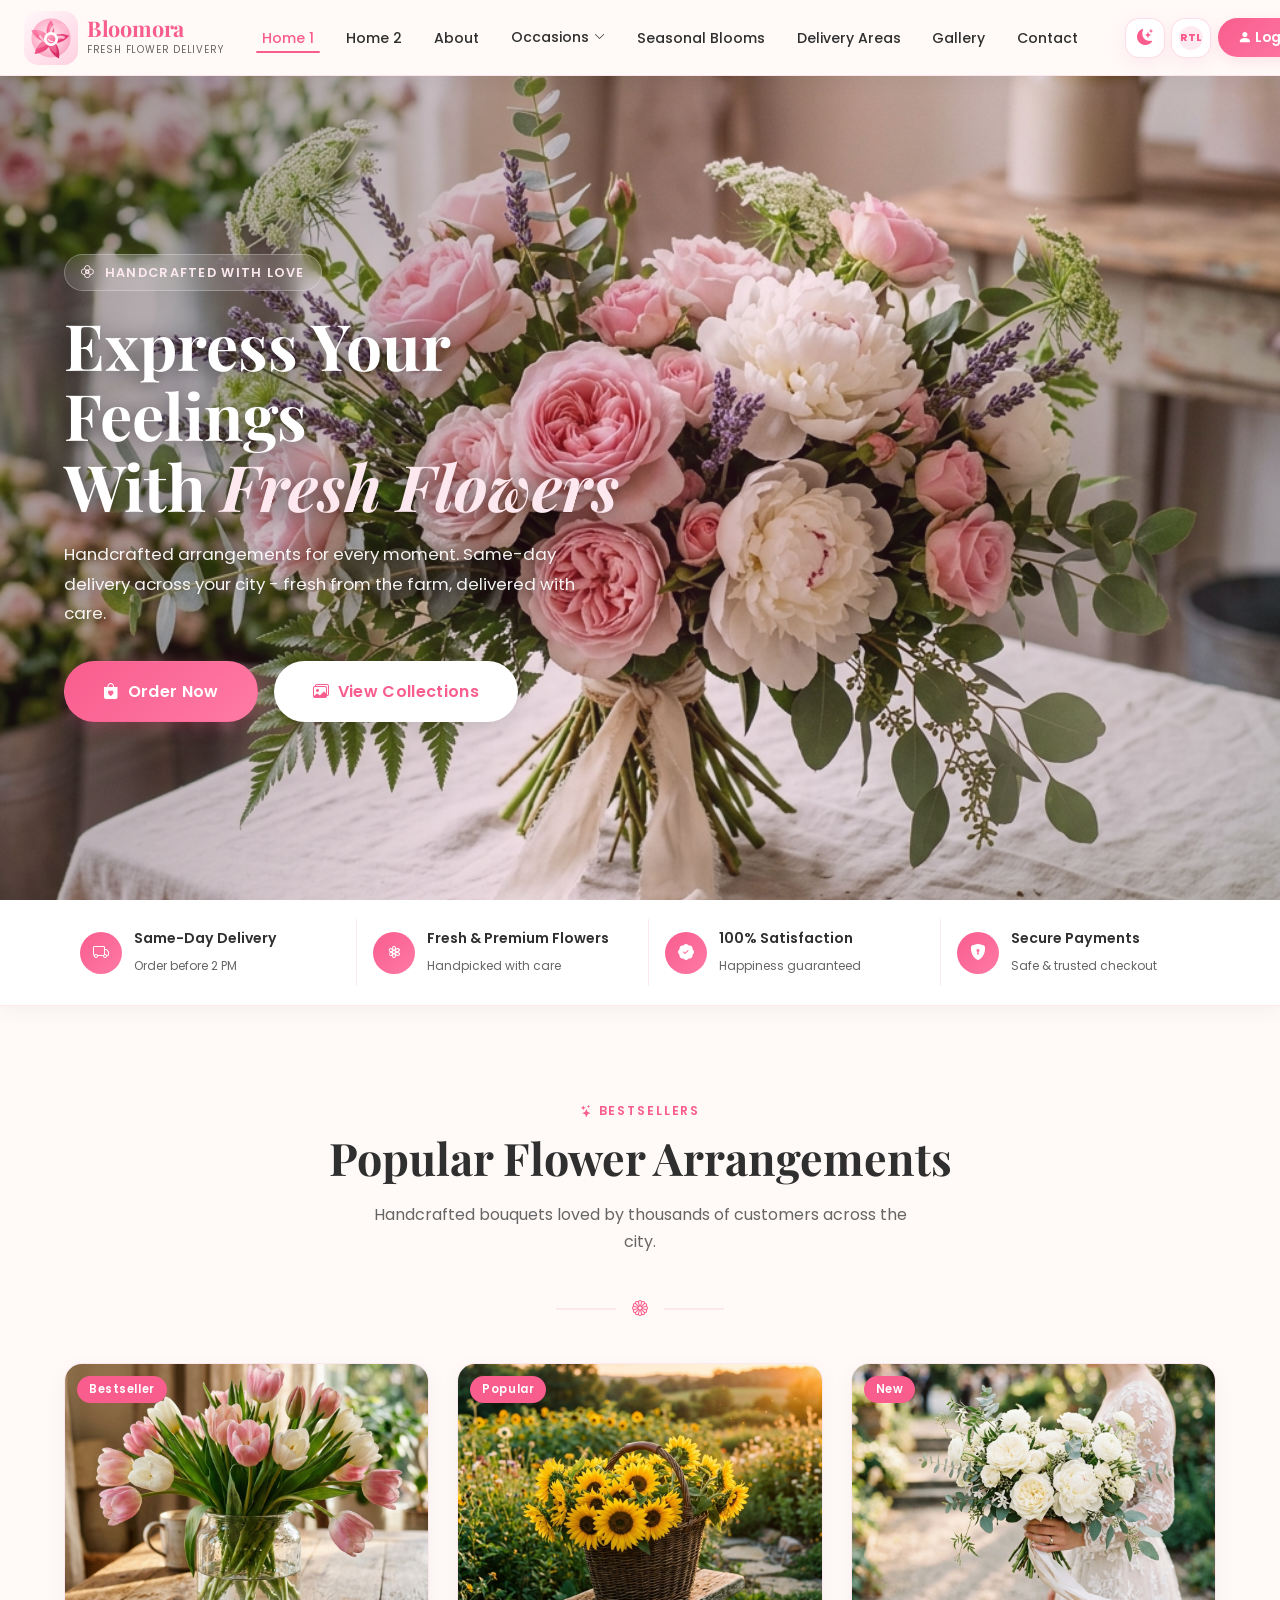
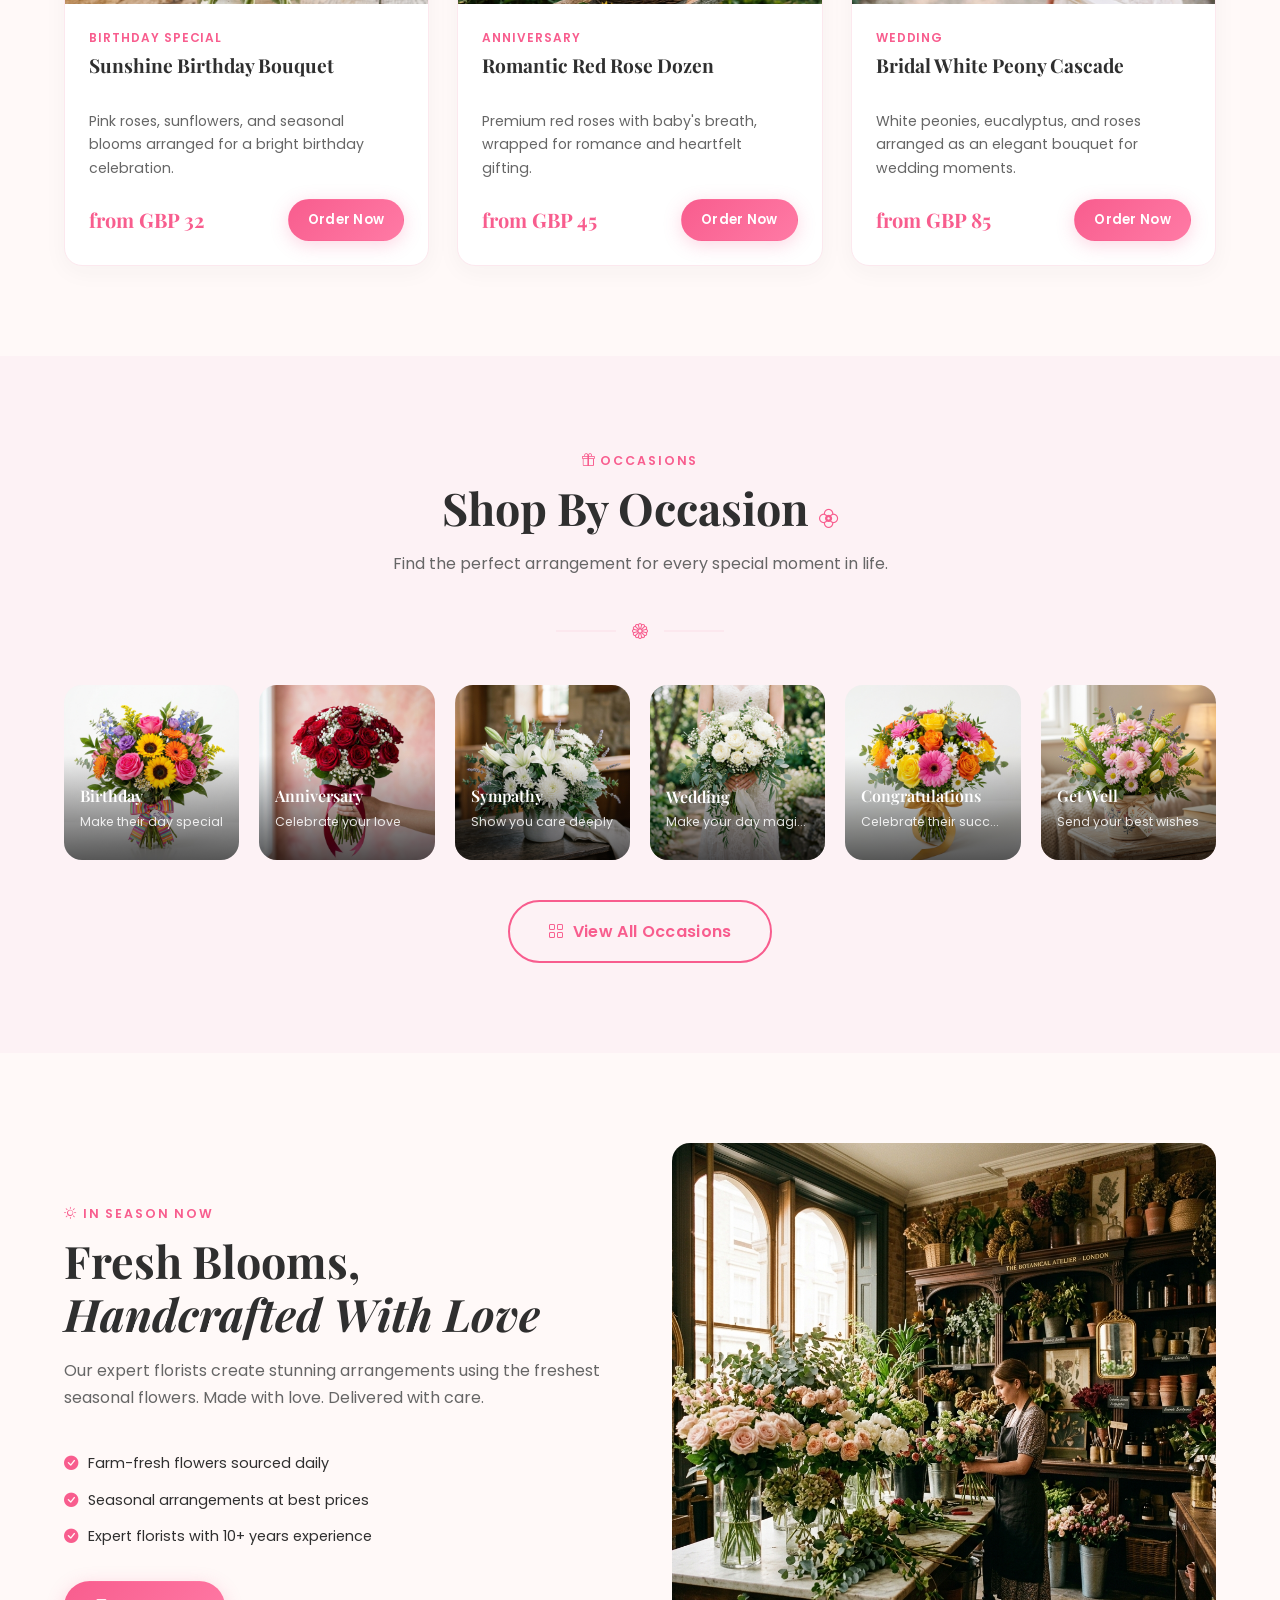
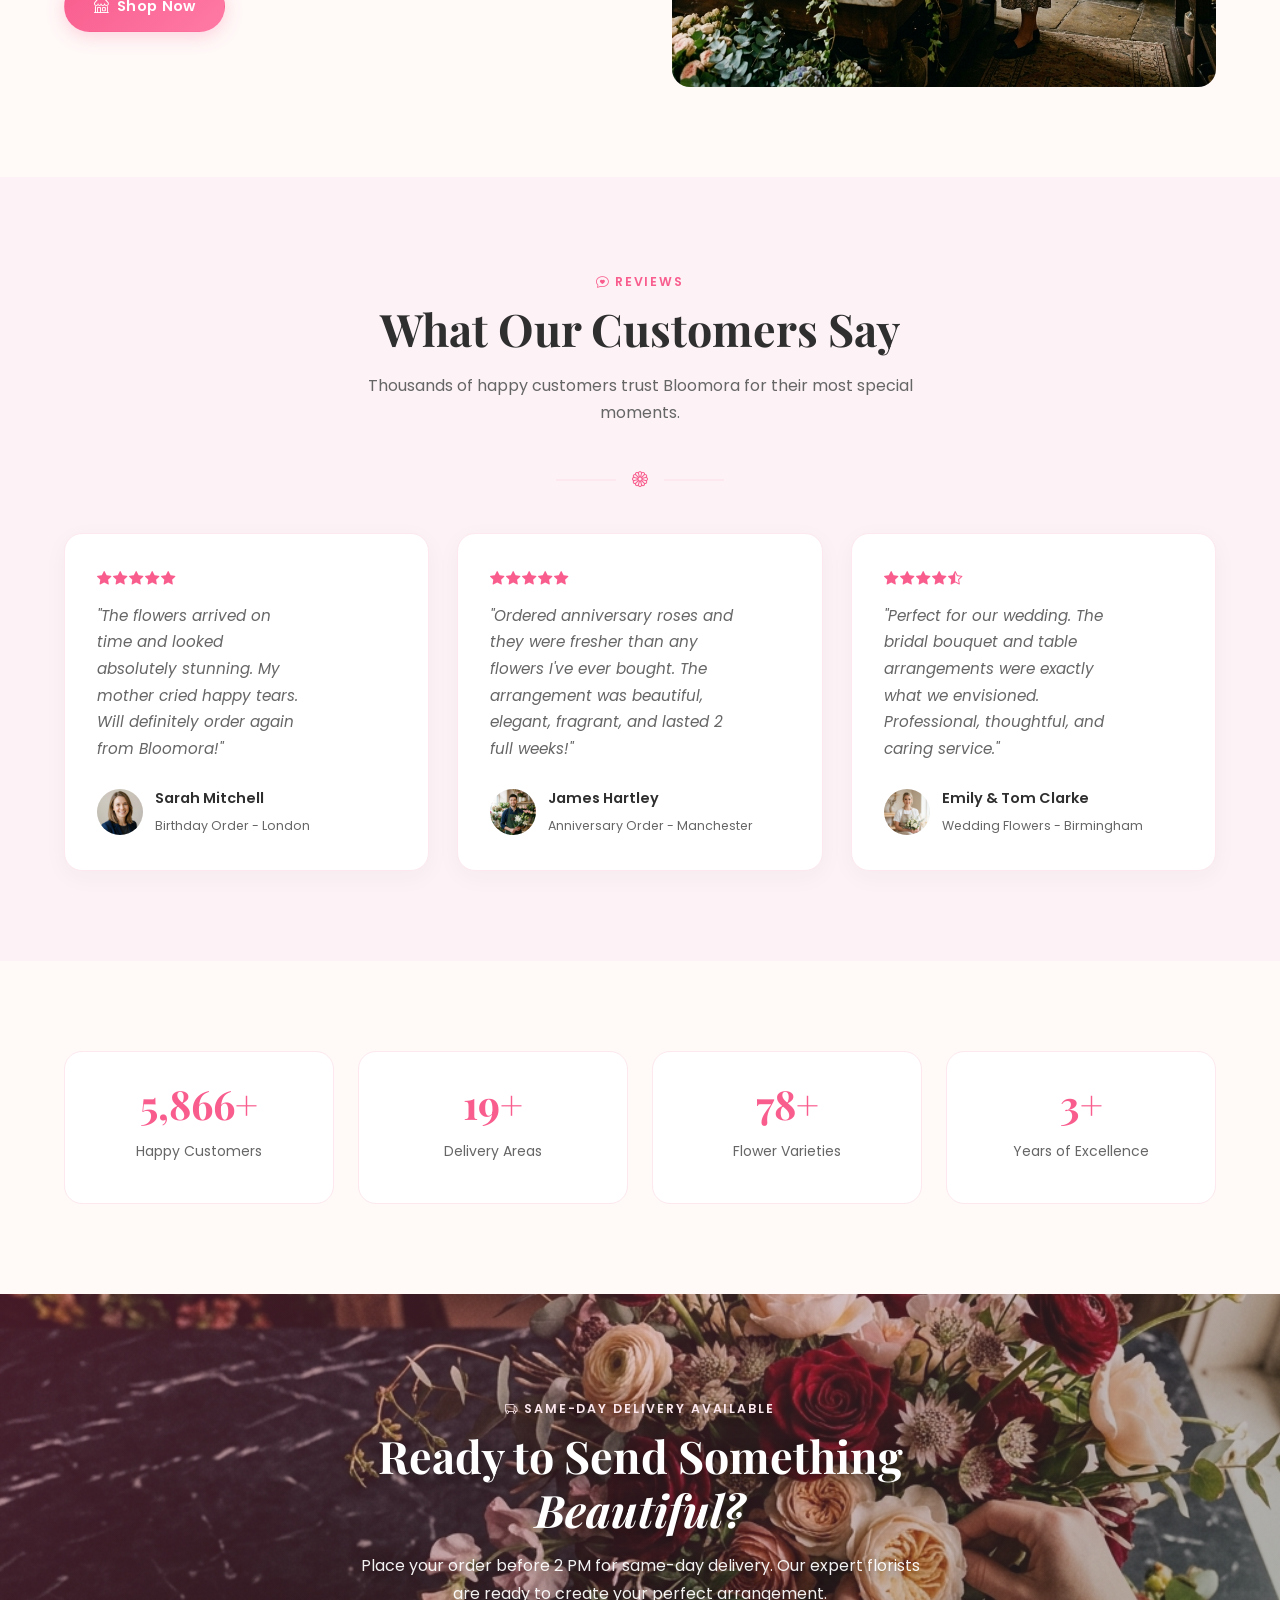
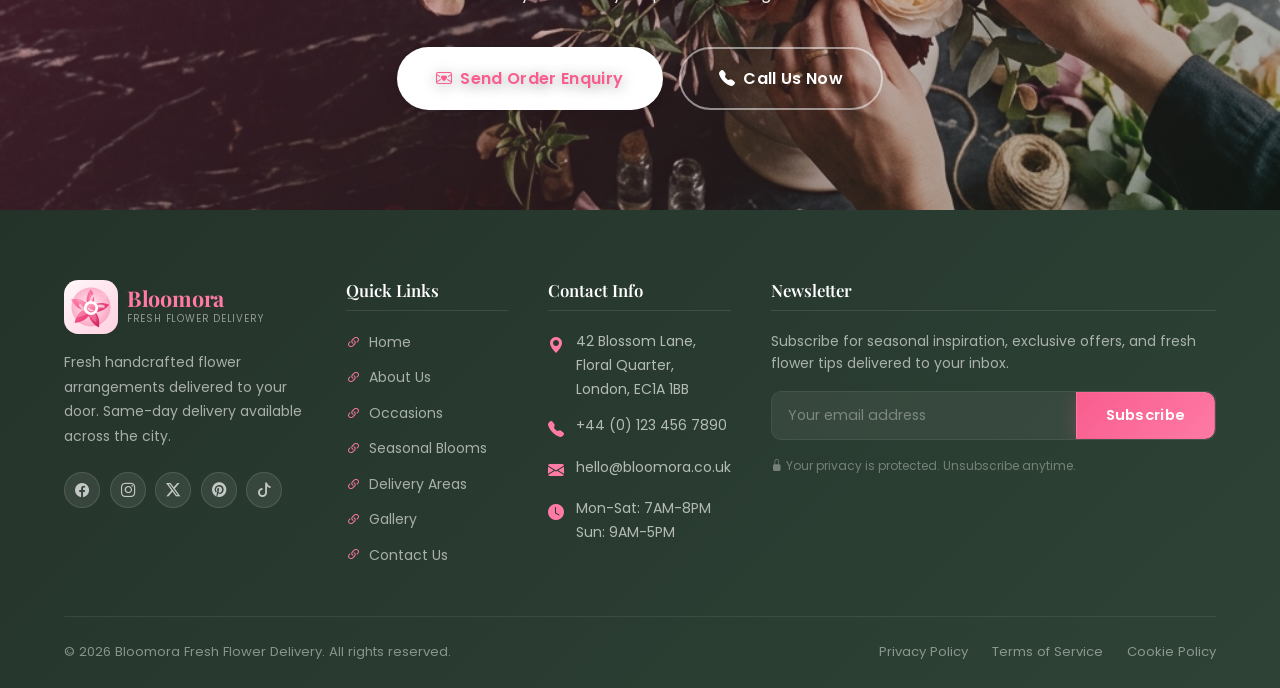
==== commit 02e86f84: "refactor: improve HTML structure and formatting while updating category labels and banner assets" ====
--- a/index.html
+++ b/index.html
@@ -1,4 +1,4 @@
-<!DOCTYPE html>
+﻿<!DOCTYPE html>
 <html lang="en" dir="ltr" data-theme="light">
 <head>
   <meta charset="UTF-8" />
@@ -231,7 +231,7 @@
       </div>
       <div class="section-divider"><div class="line"></div><i class="bi bi-flower1 flower-icon"></i><div class="line"></div></div>
 
-      <div class="occasion-grid" data-animate="zoom-in">
+      <div class="occasion-grid home-occasion-grid" data-animate="zoom-in">
         <a href="occasions.html#birthday" class="occasion-card">
           <img src="assets/images/flowers/flower_birthday.png" alt="Birthday flowers" loading="lazy" />
           <div class="occasion-label"><strong>Birthday</strong><span>Make their day special</span></div>
@@ -242,7 +242,7 @@
         </a>
         <a href="occasions.html#funeral" class="occasion-card">
           <img src="assets/images/flowers/flower_funeral.png" alt="Funeral flowers" loading="lazy" />
-          <div class="occasion-label"><strong>Funeral &amp; Sympathy</strong><span>Show you care deeply</span></div>
+          <div class="occasion-label"><strong>Sympathy</strong><span>Show you care deeply</span></div>
         </a>
         <a href="occasions.html#wedding" class="occasion-card">
           <img src="assets/images/flowers/flower_wedding.png" alt="Wedding flowers" loading="lazy" />
@@ -254,7 +254,7 @@
         </a>
         <a href="occasions.html#getwell" class="occasion-card">
           <img src="assets/images/flowers/flower_getwell.png" alt="Get well flowers" loading="lazy" />
-          <div class="occasion-label"><strong>Get Well Soon</strong><span>Send your best wishes</span></div>
+          <div class="occasion-label"><strong>Get Well</strong><span>Send your best wishes</span></div>
         </a>
       </div>
 
@@ -293,7 +293,7 @@
           </a>
         </div>
         <div class="img-reveal" data-animate="fade-left">
-          <img src="assets/images/banners/banner_seasonal.png" alt="Seasonal fresh flowers" style="width:100%;height:460px;object-fit:cover;" />
+          <img src="assets/images/banners/banner_seasinal_new.png" alt="Seasonal fresh flowers" style="width:100%;height:auto;object-fit:contain;" />
         </div>
       </div>
     </div>
@@ -490,7 +490,3 @@
   <script src="assets/js/main.js"></script>
 </body>
 </html>
-
-
-
-
--- a/assets/css/style.css
+++ b/assets/css/style.css
@@ -23,7 +23,7 @@
   --bg: #FFF9F8;
   --bg-alt: #FDF2F5;
   --bg-card: #FFFFFF;
-  --bg-nav: rgba(255,249,248,0.97);
+  --bg-nav: rgba(255, 249, 248, 0.97);
   --bg-footer: #24332A;
 
   --text: #2F2F2F;
@@ -33,9 +33,9 @@
 
   --border: #FCE8EE;
   --border-strong: #FFF2E8;
-  --shadow: 0 4px 30px rgba(248,93,142,0.06);
-  --shadow-card: 0 6px 24px rgba(47,47,47,0.04);
-  --shadow-hover: 0 12px 40px rgba(248,93,142,0.12);
+  --shadow: 0 4px 30px rgba(248, 93, 142, 0.06);
+  --shadow-card: 0 6px 24px rgba(47, 47, 47, 0.04);
+  --shadow-hover: 0 12px 40px rgba(248, 93, 142, 0.12);
   --banner-overlay-start: rgba(31, 20, 24, 0.38);
   --banner-overlay-mid: rgba(248, 93, 142, 0.14);
   --banner-overlay-end: rgba(31, 20, 24, 0.32);
@@ -57,7 +57,7 @@
 
   --nav-h: 76px;
   --section-py: 90px;
-  --transition: 0.35s cubic-bezier(0.4,0,0.2,1);
+  --transition: 0.35s cubic-bezier(0.4, 0, 0.2, 1);
 }
 
 /* --- Dark Theme --- */
@@ -71,7 +71,7 @@
   --bg: #161A18;
   --bg-alt: #1B201E;
   --bg-card: #222826;
-  --bg-nav: rgba(27,32,30,0.97);
+  --bg-nav: rgba(27, 32, 30, 0.97);
   --bg-footer: #0D100F;
 
   --text: #F5F5F5;
@@ -81,9 +81,9 @@
 
   --border: #2D3532;
   --border-strong: #38423E;
-  --shadow: 0 4px 30px rgba(0,0,0,0.4);
-  --shadow-card: 0 6px 24px rgba(0,0,0,0.4);
-  --shadow-hover: 0 12px 40px rgba(248,93,142,0.15);
+  --shadow: 0 4px 30px rgba(0, 0, 0, 0.4);
+  --shadow-card: 0 6px 24px rgba(0, 0, 0, 0.4);
+  --shadow-hover: 0 12px 40px rgba(248, 93, 142, 0.15);
   --banner-overlay-start: rgba(7, 10, 9, 0.48);
   --banner-overlay-mid: rgba(248, 93, 142, 0.16);
   --banner-overlay-end: rgba(7, 10, 9, 0.42);
@@ -100,19 +100,59 @@
 [dir="rtl"] {
   text-align: right;
 }
-[dir="rtl"] .nav-links { flex-direction: row-reverse; }
-[dir="rtl"] .navbar-brand { margin-right: 0; margin-left: auto; }
-[dir="rtl"] .hero-content { text-align: right; }
-[dir="rtl"] .footer-col { text-align: right; }
-[dir="rtl"] .card-body { text-align: right; }
-[dir="rtl"] .feature-item { flex-direction: row-reverse; }
-[dir="rtl"] .input-group .btn { border-radius: var(--radius-sm) 0 0 var(--radius-sm); }
-[dir="rtl"] .input-group input { border-radius: 0 var(--radius-sm) 0 0 var(--radius-sm); }
-[dir="rtl"] .mobile-menu { right: 0; left: 0; }
+
+[dir="rtl"] .nav-links {
+  flex-direction: row-reverse;
+}
+
+[dir="rtl"] .navbar-brand {
+  margin-right: 0;
+  margin-left: auto;
+}
+
+[dir="rtl"] .hero-content {
+  text-align: right;
+}
+
+[dir="rtl"] .footer-col {
+  text-align: right;
+}
+
+[dir="rtl"] .card-body {
+  text-align: right;
+}
+
+[dir="rtl"] .feature-item {
+  flex-direction: row-reverse;
+}
+
+[dir="rtl"] .input-group .btn {
+  border-radius: var(--radius-sm) 0 0 var(--radius-sm);
+}
+
+[dir="rtl"] .input-group input {
+  border-radius: 0 var(--radius-sm) 0 0 var(--radius-sm);
+}
+
+[dir="rtl"] .mobile-menu {
+  right: 0;
+  left: 0;
+}
 
 /* --- Reset & Base --- */
-*, *::before, *::after { box-sizing: border-box; margin: 0; padding: 0; }
-html { scroll-behavior: smooth; overflow-x: hidden; }
+*,
+*::before,
+*::after {
+  box-sizing: border-box;
+  margin: 0;
+  padding: 0;
+}
+
+html {
+  scroll-behavior: smooth;
+  overflow-x: hidden;
+}
+
 body {
   font-family: var(--font-body);
   background: var(--bg);
@@ -121,15 +161,52 @@
   overflow-x: hidden;
   line-height: 1.7;
 }
-img { max-width: 100%; height: auto; display: block; }
-a { text-decoration: none; color: inherit; }
-.bi-check-circle-fill, .bi-star-fill, .bi-star-half { color: var(--primary) !important; }
-button { cursor: pointer; border: none; background: none; font-family: inherit; }
-ul { list-style: none; }
-input, textarea, select { font-family: inherit; }
+
+img {
+  max-width: 100%;
+  height: auto;
+  display: block;
+}
+
+a {
+  text-decoration: none;
+  color: inherit;
+}
+
+.bi-check-circle-fill,
+.bi-star-fill,
+.bi-star-half {
+  color: var(--primary) !important;
+}
+
+button {
+  cursor: pointer;
+  border: none;
+  background: none;
+  font-family: inherit;
+}
+
+ul {
+  list-style: none;
+}
+
+input,
+textarea,
+select {
+  font-family: inherit;
+}
 
 /* --- Typography --- */
-h1,h2,h3,h4,h5,h6 { font-family: var(--font-heading); line-height: 1.2; }
+h1,
+h2,
+h3,
+h4,
+h5,
+h6 {
+  font-family: var(--font-heading);
+  line-height: 1.2;
+}
+
 .section-eyebrow {
   display: inline-block;
   font-size: 0.78rem;
@@ -139,20 +216,29 @@
   color: var(--primary);
   margin-bottom: 0.6rem;
 }
+
 .section-title {
   font-size: clamp(1.8rem, 3.5vw, 2.8rem);
   font-weight: 700;
   color: var(--text);
   margin-bottom: 1rem;
 }
+
 .section-subtitle {
   font-size: 1rem;
   color: var(--text-muted);
   max-width: 560px;
   margin-bottom: 2.5rem;
 }
-.text-center { text-align: center; }
-.text-center .section-subtitle { margin-left: auto; margin-right: auto; }
+
+.text-center {
+  text-align: center;
+}
+
+.text-center .section-subtitle {
+  margin-left: auto;
+  margin-right: auto;
+}
 
 /* --- Layout Utilities --- */
 .container {
@@ -161,8 +247,14 @@
   margin: 0 auto;
   padding: 0 24px;
 }
-.section { padding: var(--section-py) 0; }
-.section-alt { background: var(--bg-alt); }
+
+.section {
+  padding: var(--section-py) 0;
+}
+
+.section-alt {
+  background: var(--bg-alt);
+}
 
 /* --- Buttons --- */
 .btn {
@@ -180,60 +272,83 @@
   text-decoration: none;
   border: 1px solid transparent;
 }
+
 .btn-primary {
   background: linear-gradient(135deg, var(--primary) 0%, var(--primary-light) 100%);
   color: var(--white);
-  box-shadow: 0 4px 18px rgba(248,93,142,0.25);
-}
+  box-shadow: 0 4px 18px rgba(248, 93, 142, 0.25);
+}
+
 .btn-primary:hover {
   background: linear-gradient(135deg, var(--primary-dark) 0%, var(--primary) 100%);
   box-shadow: var(--shadow-hover);
   transform: translateY(-2px);
 }
+
 .btn-outline {
   border: 2px solid var(--primary);
   color: var(--primary);
   background: transparent;
 }
+
 .btn-outline:hover {
   background: var(--primary);
   color: var(--white);
   transform: translateY(-2px);
 }
+
 .btn-white {
   background: var(--white);
   color: var(--primary);
-  box-shadow: 0 4px 18px rgba(0,0,0,0.12);
-}
+  box-shadow: 0 4px 18px rgba(0, 0, 0, 0.12);
+}
+
 .btn-white:hover {
   background: var(--cream);
   transform: translateY(-2px);
 }
+
 .btn-ghost {
   color: var(--text-muted);
   padding: 0.5rem 1rem;
   border-radius: var(--radius-sm);
 }
-.btn-ghost:hover { background: var(--bg-alt); color: var(--primary); }
-.btn-sm { padding: 0.55rem 1.2rem; font-size: 0.82rem; }
-.btn-lg { padding: 1rem 2.4rem; font-size: 1rem; }
+
+.btn-ghost:hover {
+  background: var(--bg-alt);
+  color: var(--primary);
+}
+
+.btn-sm {
+  padding: 0.55rem 1.2rem;
+  font-size: 0.82rem;
+}
+
+.btn-lg {
+  padding: 1rem 2.4rem;
+  font-size: 1rem;
+}
 
 /* --- Navbar --- */
 .navbar {
   position: fixed;
-  top: 0; left: 0; right: 0;
+  top: 0;
+  left: 0;
+  right: 0;
   z-index: 1000;
   height: var(--nav-h);
   background: var(--bg-nav);
   backdrop-filter: blur(12px);
   -webkit-backdrop-filter: blur(12px);
   border-bottom: 1px solid var(--border);
-  box-shadow: 0 2px 20px rgba(0,0,0,0.06);
+  box-shadow: 0 2px 20px rgba(0, 0, 0, 0.06);
   transition: background var(--transition), box-shadow var(--transition);
 }
+
 .navbar.scrolled {
-  box-shadow: 0 4px 30px rgba(0,0,0,0.12);
-}
+  box-shadow: 0 4px 30px rgba(0, 0, 0, 0.12);
+}
+
 .nav-inner {
   max-width: 1280px;
   margin: 0 auto;
@@ -243,6 +358,7 @@
   align-items: center;
   gap: 1.5rem;
 }
+
 .navbar-brand {
   display: flex;
   align-items: center;
@@ -250,6 +366,7 @@
   flex-shrink: 0;
   text-decoration: none;
 }
+
 .brand-icon {
   width: 54px;
   height: 54px;
@@ -258,18 +375,21 @@
   justify-content: center;
   flex-shrink: 0;
 }
+
 .brand-logo {
   width: 100%;
   height: 100%;
   display: block;
   object-fit: contain;
 }
+
 .brand-text {
   display: flex;
   flex-direction: column;
   gap: 0.16rem;
   line-height: 1;
 }
+
 .brand-name {
   font-family: var(--font-heading);
   font-size: 1.35rem;
@@ -277,6 +397,7 @@
   color: var(--primary);
   letter-spacing: -0.01em;
 }
+
 .brand-tagline {
   font-size: 0.62rem;
   color: var(--text-muted);
@@ -285,16 +406,27 @@
   padding-top: 2px;
   padding-bottom: 2px;
 }
+
 /* Responsive line breaks for contact details */
-.br-mobile { display: none; }
-.br-not-mobile { display: block; }
-.bullet-mobile { display: none; }
+.br-mobile {
+  display: none;
+}
+
+.br-not-mobile {
+  display: block;
+}
+
+.bullet-mobile {
+  display: none;
+}
+
 .nav-links {
   display: flex;
   align-items: center;
   gap: 0.2rem;
   margin-left: auto;
 }
+
 .nav-link {
   font-size: 0.88rem;
   font-weight: 500;
@@ -305,21 +437,41 @@
   position: relative;
   white-space: nowrap;
 }
-.nav-link:hover, .nav-link.active { color: var(--primary); }
+
+.nav-link:hover,
+.nav-link.active {
+  color: var(--primary);
+}
+
 .nav-link::after {
   content: '';
   position: absolute;
-  bottom: 2px; left: 50%; right: 50%;
+  bottom: 2px;
+  left: 50%;
+  right: 50%;
   height: 2px;
   background: var(--primary);
   border-radius: 2px;
   transition: all var(--transition);
 }
-.nav-link:hover::after, .nav-link.active::after { left: 10%; right: 10%; }
+
+.nav-link:hover::after,
+.nav-link.active::after {
+  left: 10%;
+  right: 10%;
+}
 
 /* Dropdown */
-.nav-dropdown { position: relative; }
-.nav-dropdown-toggle { display: flex; align-items: center; gap: 0.3rem; }
+.nav-dropdown {
+  position: relative;
+}
+
+.nav-dropdown-toggle {
+  display: flex;
+  align-items: center;
+  gap: 0.3rem;
+}
+
 .dropdown-menu {
   position: absolute;
   top: calc(100% + 10px);
@@ -339,10 +491,18 @@
   grid-template-columns: repeat(2, minmax(0, 1fr));
   gap: 0.4rem;
 }
-[dir="rtl"] .dropdown-menu { left: auto; right: 0; }
+
+[dir="rtl"] .dropdown-menu {
+  left: auto;
+  right: 0;
+}
+
 .nav-dropdown:hover .dropdown-menu {
-  opacity: 1; visibility: visible; transform: translateY(0);
-}
+  opacity: 1;
+  visibility: visible;
+  transform: translateY(0);
+}
+
 .dropdown-item {
   display: flex;
   align-items: center;
@@ -354,36 +514,47 @@
   border-radius: var(--radius-sm);
   transition: all var(--transition);
 }
+
 .dropdown-item i {
   width: 34px;
   height: 34px;
   border-radius: 50%;
-  background: rgba(248,93,142,0.1);
+  background: rgba(248, 93, 142, 0.1);
   color: var(--primary);
   display: flex;
   align-items: center;
   justify-content: center;
   flex-shrink: 0;
 }
-.dropdown-item > span {
+
+.dropdown-item>span {
   display: block;
   min-width: 0;
 }
+
 .dropdown-item strong {
   display: block;
   font-size: 0.84rem;
   line-height: 1.15;
   color: var(--text);
 }
-.dropdown-item > span > span {
+
+.dropdown-item>span>span {
   display: block;
   margin-top: 0.12rem;
   font-size: 0.7rem;
   line-height: 1.25;
   color: var(--text-muted);
 }
-.dropdown-item:hover { background: var(--bg-alt); color: var(--primary); }
-.dropdown-item:hover strong { color: var(--primary); }
+
+.dropdown-item:hover {
+  background: var(--bg-alt);
+  color: var(--primary);
+}
+
+.dropdown-item:hover strong {
+  color: var(--primary);
+}
 
 /* Nav Controls */
 .nav-controls {
@@ -392,26 +563,32 @@
   gap: 0.4rem;
   margin-left: 0.5rem;
 }
+
 .nav-icon-btn {
-  width: 40px; height: 40px;
+  width: 40px;
+  height: 40px;
   border-radius: 14px;
   background: var(--bg-card);
-  border: 1px solid rgba(248,93,142,0.2);
-  display: inline-flex; align-items: center; justify-content: center;
+  border: 1px solid rgba(248, 93, 142, 0.2);
+  display: inline-flex;
+  align-items: center;
+  justify-content: center;
   color: var(--primary);
   font-size: 1rem;
   line-height: 1;
-  box-shadow: 0 6px 18px rgba(248,93,142,0.09);
+  box-shadow: 0 6px 18px rgba(248, 93, 142, 0.09);
   transition: all var(--transition);
   cursor: pointer;
 }
+
 .nav-icon-btn:hover {
   background: var(--primary);
   color: white;
   border-color: var(--primary);
-  box-shadow: 0 10px 26px rgba(248,93,142,0.22);
+  box-shadow: 0 10px 26px rgba(248, 93, 142, 0.22);
   transform: translateY(-2px);
 }
+
 .toggle-dir-btn .dir-label {
   display: inline-flex;
   align-items: center;
@@ -419,22 +596,25 @@
   min-width: 24px;
   min-height: 24px;
   border-radius: 999px;
-  background: rgba(248,93,142,0.12);
+  background: rgba(248, 93, 142, 0.12);
   color: inherit;
   font-size: 0.62rem !important;
   font-weight: 800 !important;
   letter-spacing: 0.03em;
   line-height: 1;
 }
+
 .toggle-dir-btn:hover .dir-label {
-  background: rgba(255,255,255,0.18);
+  background: rgba(255, 255, 255, 0.18);
   color: white;
 }
+
 [data-theme="dark"] .nav-icon-btn {
   background: var(--bg-card);
   border-color: var(--border-strong);
-  box-shadow: 0 8px 22px rgba(0,0,0,0.28);
-}
+  box-shadow: 0 8px 22px rgba(0, 0, 0, 0.28);
+}
+
 .btn-login-nav {
   background: linear-gradient(135deg, var(--primary) 0%, var(--primary-light) 100%);
   color: white !important;
@@ -442,15 +622,19 @@
   border-radius: var(--radius-full);
   font-size: 0.86rem;
   font-weight: 600;
-  box-shadow: 0 4px 14px rgba(248,93,142,0.15);
+  box-shadow: 0 4px 14px rgba(248, 93, 142, 0.15);
   transition: all var(--transition);
   white-space: nowrap;
 }
+
 .btn-login-nav:hover {
   transform: translateY(-2px);
-  box-shadow: 0 8px 24px rgba(248,93,142,0.25);
-}
-.btn-login-nav::after { display: none !important; }
+  box-shadow: 0 8px 24px rgba(248, 93, 142, 0.25);
+}
+
+.btn-login-nav::after {
+  display: none !important;
+}
 
 .hamburger {
   display: none;
@@ -462,22 +646,35 @@
   transition: all var(--transition);
   margin-left: auto;
 }
+
 .hamburger span {
   display: block;
-  width: 24px; height: 2px;
+  width: 24px;
+  height: 2px;
   background: var(--text);
   border-radius: 2px;
   transition: all var(--transition);
 }
-.hamburger.open span:nth-child(1) { transform: rotate(45deg) translate(5px,5px); }
-.hamburger.open span:nth-child(2) { opacity: 0; transform: scaleX(0); }
-.hamburger.open span:nth-child(3) { transform: rotate(-45deg) translate(5px,-5px); }
+
+.hamburger.open span:nth-child(1) {
+  transform: rotate(45deg) translate(5px, 5px);
+}
+
+.hamburger.open span:nth-child(2) {
+  opacity: 0;
+  transform: scaleX(0);
+}
+
+.hamburger.open span:nth-child(3) {
+  transform: rotate(-45deg) translate(5px, -5px);
+}
 
 /* Mobile Menu */
 .mobile-menu {
   position: fixed;
   top: var(--nav-h);
-  left: 0; right: 0;
+  left: 0;
+  right: 0;
   background: var(--bg-nav);
   backdrop-filter: blur(16px);
   -webkit-backdrop-filter: blur(16px);
@@ -485,20 +682,23 @@
   padding: 1rem 24px 1.5rem;
   transform: translateY(-110%);
   opacity: 0;
-  transition: all 0.4s cubic-bezier(0.4,0,0.2,1);
+  transition: all 0.4s cubic-bezier(0.4, 0, 0.2, 1);
   z-index: 999;
-  box-shadow: 0 8px 30px rgba(0,0,0,0.12);
-}
+  box-shadow: 0 8px 30px rgba(0, 0, 0, 0.12);
+}
+
 .mobile-menu.open {
   transform: translateY(0);
   opacity: 1;
 }
+
 .mobile-nav-links {
   display: flex;
   flex-direction: column;
   align-items: center;
   gap: 0;
 }
+
 .mobile-nav-link {
   display: block;
   width: min(100%, 360px);
@@ -513,23 +713,59 @@
   animation: slideDown 0.3s ease forwards;
   opacity: 0;
 }
-[dir="rtl"] .mobile-nav-link { text-align: center; }
-.mobile-nav-link:nth-child(1) { animation-delay: 0.05s; }
-.mobile-nav-link:nth-child(2) { animation-delay: 0.10s; }
-.mobile-nav-link:nth-child(3) { animation-delay: 0.15s; }
-.mobile-nav-link:nth-child(4) { animation-delay: 0.20s; }
-.mobile-nav-link:nth-child(5) { animation-delay: 0.25s; }
-.mobile-nav-link:nth-child(6) { animation-delay: 0.30s; }
-.mobile-nav-link:nth-child(7) { animation-delay: 0.35s; }
-.mobile-nav-link:nth-child(8) { animation-delay: 0.40s; }
+
+[dir="rtl"] .mobile-nav-link {
+  text-align: center;
+}
+
+.mobile-nav-link:nth-child(1) {
+  animation-delay: 0.05s;
+}
+
+.mobile-nav-link:nth-child(2) {
+  animation-delay: 0.10s;
+}
+
+.mobile-nav-link:nth-child(3) {
+  animation-delay: 0.15s;
+}
+
+.mobile-nav-link:nth-child(4) {
+  animation-delay: 0.20s;
+}
+
+.mobile-nav-link:nth-child(5) {
+  animation-delay: 0.25s;
+}
+
+.mobile-nav-link:nth-child(6) {
+  animation-delay: 0.30s;
+}
+
+.mobile-nav-link:nth-child(7) {
+  animation-delay: 0.35s;
+}
+
+.mobile-nav-link:nth-child(8) {
+  animation-delay: 0.40s;
+}
+
 .mobile-nav-link:hover,
 .mobile-nav-link.active {
   background: var(--bg-alt);
   color: var(--primary);
 }
+
 @keyframes slideDown {
-  from { opacity: 0; transform: translateY(-10px); }
-  to { opacity: 1; transform: translateY(0); }
+  from {
+    opacity: 0;
+    transform: translateY(-10px);
+  }
+
+  to {
+    opacity: 1;
+    transform: translateY(0);
+  }
 }
 
 .mobile-controls {
@@ -540,13 +776,22 @@
   padding: 1rem 0 0.5rem;
   flex-wrap: wrap;
 }
+
 .mobile-controls .nav-icon-btn {
-  width: 40px; height: 40px; font-size: 1rem;
-}
+  width: 40px;
+  height: 40px;
+  font-size: 1rem;
+}
+
 .mobile-login-btn {
   margin-top: 0.75rem;
 }
-.mobile-login-btn .btn-login-nav { width: 100%; justify-content: center; padding: 0.7rem 1.5rem; }
+
+.mobile-login-btn .btn-login-nav {
+  width: 100%;
+  justify-content: center;
+  padding: 0.7rem 1.5rem;
+}
 
 /* Tablet / iPad Pro navbar */
 @media (max-width: 1120px) {
@@ -579,7 +824,9 @@
 }
 
 /* Page offset for navbar */
-body { padding-top: var(--nav-h); }
+body {
+  padding-top: var(--nav-h);
+}
 
 /* --- Page Banner (Reusable) --- */
 .page-banner {
@@ -592,15 +839,17 @@
   background-repeat: no-repeat;
   overflow: hidden;
 }
+
 .page-banner::before {
   content: '';
-  position: absolute; inset: 0;
+  position: absolute;
+  inset: 0;
   background: linear-gradient(135deg,
-    var(--banner-overlay-start) 0%,
-    var(--banner-overlay-mid) 58%,
-    var(--banner-overlay-end) 100%
-  );
-}
+      var(--banner-overlay-start) 0%,
+      var(--banner-overlay-mid) 58%,
+      var(--banner-overlay-end) 100%);
+}
+
 .banner-content {
   position: relative;
   z-index: 2;
@@ -614,8 +863,9 @@
   background: var(--banner-content-bg);
   backdrop-filter: blur(4px);
   -webkit-backdrop-filter: blur(4px);
-  box-shadow: 0 18px 50px rgba(0,0,0,0.16);
-}
+  box-shadow: 0 18px 50px rgba(0, 0, 0, 0.16);
+}
+
 .banner-eyebrow {
   display: inline-flex;
   align-items: center;
@@ -626,51 +876,71 @@
   text-transform: uppercase;
   color: #FCE8EE;
   margin-bottom: 0.8rem;
-  background: rgba(255,255,255,0.1);
+  background: rgba(255, 255, 255, 0.1);
   padding: 0.35rem 0.9rem;
   border-radius: var(--radius-full);
-  border: 1px solid rgba(255,255,255,0.2);
-  text-shadow: 0 2px 10px rgba(0,0,0,0.45);
-}
+  border: 1px solid rgba(255, 255, 255, 0.2);
+  text-shadow: 0 2px 10px rgba(0, 0, 0, 0.45);
+}
+
 .banner-title {
   font-size: clamp(2rem, 5vw, 3.4rem);
   font-weight: 700;
   line-height: 1.15;
   margin-bottom: 1rem;
   color: #FFFFFF;
-  text-shadow: 0 3px 18px rgba(0,0,0,0.58);
-}
-.banner-title span { color: #FCE8EE; font-style: italic; }
+  text-shadow: 0 3px 18px rgba(0, 0, 0, 0.58);
+}
+
+.banner-title span {
+  color: #FCE8EE;
+  font-style: italic;
+}
+
 .banner-desc {
   font-size: 1.05rem;
-  color: rgba(255,255,255,0.94);
+  color: rgba(255, 255, 255, 0.94);
   opacity: 1;
   line-height: 1.7;
   margin-bottom: 1.8rem;
   max-width: 500px;
   margin-left: auto;
   margin-right: auto;
-  text-shadow: 0 2px 12px rgba(0,0,0,0.5);
-}
+  text-shadow: 0 2px 12px rgba(0, 0, 0, 0.5);
+}
+
 .banner-breadcrumb {
   display: flex;
   align-items: center;
   justify-content: center;
   gap: 0.5rem;
   font-size: 0.82rem;
-  color: rgba(255,255,255,0.9);
+  color: rgba(255, 255, 255, 0.9);
   opacity: 1;
   margin-top: 1rem;
-  text-shadow: 0 2px 10px rgba(0,0,0,0.45);
-}
-.banner-breadcrumb a { opacity: 0.75; }
-.banner-breadcrumb a:hover { opacity: 1; color: #FCE8EE; }
-.banner-breadcrumb .sep { opacity: 0.5; }
+  text-shadow: 0 2px 10px rgba(0, 0, 0, 0.45);
+}
+
+.banner-breadcrumb a {
+  opacity: 0.75;
+}
+
+.banner-breadcrumb a:hover {
+  opacity: 1;
+  color: #FCE8EE;
+}
+
+.banner-breadcrumb .sep {
+  opacity: 0.5;
+}
+
 .banner-deco {
   position: absolute;
-  right: -50px; bottom: -30px;
-  width: 400px; height: 400px;
-  background: radial-gradient(circle, rgba(252,232,238,0.3) 0%, transparent 70%);
+  right: -50px;
+  bottom: -30px;
+  width: 400px;
+  height: 400px;
+  background: radial-gradient(circle, rgba(252, 232, 238, 0.3) 0%, transparent 70%);
   border-radius: 50%;
   pointer-events: none;
 }
@@ -685,28 +955,31 @@
   background-position: center;
   overflow: hidden;
 }
+
 .hero::before {
   content: '';
-  position: absolute; inset: 0;
+  position: absolute;
+  inset: 0;
   background: linear-gradient(110deg,
-    var(--hero-overlay-start) 0%,
-    var(--hero-overlay-mid) 55%,
-    var(--hero-overlay-end) 100%
-  );
+      var(--hero-overlay-start) 0%,
+      var(--hero-overlay-mid) 55%,
+      var(--hero-overlay-end) 100%);
   z-index: 1;
 }
+
 .hero-content {
   position: relative;
   z-index: 2;
   color: #FFFFFF;
   max-width: 620px;
 }
+
 .hero-eyebrow {
   display: inline-flex;
   align-items: center;
   gap: 0.6rem;
-  background: rgba(255,255,255,0.12);
-  border: 1px solid rgba(255,255,255,0.25);
+  background: rgba(255, 255, 255, 0.12);
+  border: 1px solid rgba(255, 255, 255, 0.25);
   padding: 0.4rem 1rem;
   border-radius: var(--radius-full);
   font-size: 0.8rem;
@@ -717,25 +990,37 @@
   margin-bottom: 1.2rem;
   backdrop-filter: blur(8px);
 }
+
 .hero-title {
   font-size: clamp(2.4rem, 5.5vw, 4rem);
   font-weight: 700;
   line-height: 1.1;
   margin-bottom: 1.2rem;
   color: #FFFFFF;
-  text-shadow: 0 3px 22px rgba(0,0,0,0.62);
-}
-.hero-title .highlight { color: #FCE8EE; font-style: italic; }
+  text-shadow: 0 3px 22px rgba(0, 0, 0, 0.62);
+}
+
+.hero-title .highlight {
+  color: #FCE8EE;
+  font-style: italic;
+}
+
 .hero-desc {
   font-size: 1.05rem;
-  color: rgba(255,255,255,0.94);
+  color: rgba(255, 255, 255, 0.94);
   opacity: 1;
   line-height: 1.75;
   margin-bottom: 2rem;
   max-width: 520px;
-  text-shadow: 0 2px 14px rgba(0,0,0,0.52);
-}
-.hero-actions { display: flex; gap: 1rem; flex-wrap: wrap; }
+  text-shadow: 0 2px 14px rgba(0, 0, 0, 0.52);
+}
+
+.hero-actions {
+  display: flex;
+  gap: 1rem;
+  flex-wrap: wrap;
+}
+
 .hero-bg-gradient {
   background: linear-gradient(135deg, #1e0a14 0%, #3a1525 50%, #1e0a14 100%);
 }
@@ -743,6 +1028,12 @@
 @media (min-width: 901px) and (max-width: 1120px) {
   .hero.bg-banner-home1 {
     min-height: 550px;
+  }
+}
+
+@media (min-width: 700px) and (max-width: 900px) {
+  .hero.bg-banner-home1 {
+    min-height: 460px;
   }
 }
 
@@ -751,45 +1042,73 @@
   background: var(--bg-card);
   border-bottom: 1px solid var(--border);
   padding: 1.2rem 0;
-  box-shadow: 0 4px 20px rgba(0,0,0,0.05);
-}
+  box-shadow: 0 4px 20px rgba(0, 0, 0, 0.05);
+}
+
 .feature-bar-grid {
   display: grid;
   grid-template-columns: repeat(4, 1fr);
   gap: 1rem;
   align-items: center;
 }
+
 .feature-item {
   display: flex;
   align-items: center;
   gap: 0.75rem;
   padding: 0.5rem 1rem;
 }
-.feature-item + .feature-item {
+
+.feature-item+.feature-item {
   border-left: 1px solid var(--border);
 }
-[dir="rtl"] .feature-item + .feature-item {
+
+[dir="rtl"] .feature-item+.feature-item {
   border-left: none;
   border-right: 1px solid var(--border);
 }
+
 .feature-icon {
-  width: 42px; height: 42px;
+  width: 42px;
+  height: 42px;
   background: linear-gradient(135deg, var(--primary) 0%, var(--primary-light) 100%);
   border-radius: 50%;
-  display: flex; align-items: center; justify-content: center;
+  display: flex;
+  align-items: center;
+  justify-content: center;
   color: white;
   font-size: 1rem;
   flex-shrink: 0;
 }
+
 .feature-text strong {
   display: block;
   font-size: 0.88rem;
   font-weight: 600;
   color: var(--text);
 }
+
 .feature-text span {
   font-size: 0.75rem;
   color: var(--text-muted);
+}
+
+@media (min-width: 901px) and (max-width: 1120px) {
+  .feature-bar-grid {
+    grid-template-columns: repeat(2, minmax(0, 1fr));
+  }
+
+  .feature-item {
+    min-width: 0;
+  }
+
+  .feature-text {
+    min-width: 0;
+  }
+
+  .feature-item:nth-child(2) .feature-text strong {
+    white-space: nowrap;
+  }
 }
 
 /* --- Cards --- */
@@ -803,16 +1122,32 @@
   flex-direction: column;
   box-shadow: var(--shadow-card);
 }
-.card:hover { transform: translateY(-6px); box-shadow: var(--shadow-hover); }
+
+.card:hover {
+  transform: translateY(-6px);
+  box-shadow: var(--shadow-hover);
+}
+
 .card-img {
-  width: 100%; height: 240px;
+  width: 100%;
+  height: 240px;
   object-fit: cover;
   transition: transform 0.5s ease;
 }
-.card:hover .card-img { transform: scale(1.05); }
-.card-img-wrap { overflow: hidden; position: relative; }
+
+.card:hover .card-img {
+  transform: scale(1.05);
+}
+
+.card-img-wrap {
+  overflow: hidden;
+  position: relative;
+}
+
 .card-badge {
-  position: absolute; top: 12px; left: 12px;
+  position: absolute;
+  top: 12px;
+  left: 12px;
   background: var(--primary);
   color: white;
   font-size: 0.72rem;
@@ -821,13 +1156,19 @@
   border-radius: var(--radius-full);
   letter-spacing: 0.05em;
 }
-[dir="rtl"] .card-badge { left: auto; right: 12px; }
+
+[dir="rtl"] .card-badge {
+  left: auto;
+  right: 12px;
+}
+
 .card-body {
   padding: 1.5rem;
   flex: 1;
   display: flex;
   flex-direction: column;
 }
+
 .card-label {
   font-size: 0.75rem;
   font-weight: 600;
@@ -836,6 +1177,7 @@
   text-transform: uppercase;
   margin-bottom: 0.4rem;
 }
+
 .card-title {
   font-family: var(--font-heading);
   font-size: 1.2rem;
@@ -844,6 +1186,7 @@
   margin-bottom: 0.6rem;
   min-height: calc(1.2em * 2);
 }
+
 .card-desc {
   font-size: 0.88rem;
   color: var(--text-muted);
@@ -851,6 +1194,7 @@
   flex: 1;
   margin-bottom: 1.2rem;
 }
+
 .card-grid-4 .card-desc,
 .card-grid-3 .card-desc {
   min-height: calc(1.65em * 3);
@@ -860,6 +1204,7 @@
   -webkit-line-clamp: 3;
   -webkit-box-orient: vertical;
 }
+
 .bestseller-grid .card-desc {
   min-height: calc(1.65em * 2);
   max-width: 300px;
@@ -867,6 +1212,7 @@
   display: block;
   white-space: normal;
 }
+
 .card-footer-row {
   display: flex;
   align-items: center;
@@ -874,6 +1220,7 @@
   margin-top: auto;
   gap: 0.75rem;
 }
+
 .card-price {
   font-family: var(--font-heading);
   font-size: 1.25rem;
@@ -886,9 +1233,18 @@
   display: grid;
   gap: 1.75rem;
 }
-.card-grid-3 { grid-template-columns: repeat(3, 1fr); }
-.card-grid-4 { grid-template-columns: repeat(4, 1fr); }
-.card-grid-2 { grid-template-columns: repeat(2, 1fr); }
+
+.card-grid-3 {
+  grid-template-columns: repeat(3, 1fr);
+}
+
+.card-grid-4 {
+  grid-template-columns: repeat(4, 1fr);
+}
+
+.card-grid-2 {
+  grid-template-columns: repeat(2, 1fr);
+}
 
 /* --- Occasion Cards --- */
 .occasion-card {
@@ -898,27 +1254,39 @@
   aspect-ratio: 1;
   cursor: pointer;
   background: var(--bg-alt);
-  display: flex; align-items: flex-end;
-}
+  display: flex;
+  align-items: flex-end;
+}
+
 .occasion-card img {
-  position: absolute; inset: 0;
-  width: 100%; height: 100%;
+  position: absolute;
+  inset: 0;
+  width: 100%;
+  height: 100%;
   object-fit: cover;
   transition: transform 0.5s ease;
 }
-.occasion-card:hover img { transform: scale(1.08); }
+
+.occasion-card:hover img {
+  transform: scale(1.08);
+}
+
 .occasion-card::before {
   content: '';
-  position: absolute; inset: 0;
-  background: linear-gradient(0deg, rgba(0,0,0,0.65) 0%, rgba(0,0,0,0.0) 60%);
+  position: absolute;
+  inset: 0;
+  background: linear-gradient(0deg, rgba(0, 0, 0, 0.65) 0%, rgba(0, 0, 0, 0.0) 60%);
   z-index: 1;
 }
+
 .occasion-label {
-  position: relative; z-index: 2;
+  position: relative;
+  z-index: 2;
   padding: 1rem;
   color: white;
   width: 100%;
 }
+
 .occasion-label strong {
   display: block;
   font-family: var(--font-heading);
@@ -926,11 +1294,47 @@
   font-weight: 600;
   margin-bottom: 0.15rem;
 }
-.occasion-label span { font-size: 0.78rem; opacity: 0.85; }
+
+.occasion-label span {
+  font-size: 0.78rem;
+  opacity: 0.85;
+}
+
 .occasion-grid {
   display: grid;
   grid-template-columns: repeat(6, 1fr);
   gap: 1.25rem;
+}
+
+@media (min-width: 1121px) {
+  .home-occasion-grid .occasion-label {
+    height: 5.6rem !important;
+    padding: 0 !important;
+  }
+
+  .home-occasion-grid .occasion-label strong,
+  .home-occasion-grid .occasion-label span {
+    position: absolute;
+    left: 1rem;
+    right: 1rem;
+    display: block !important;
+    overflow: hidden;
+    margin: 0 !important;
+    text-overflow: ellipsis;
+    white-space: nowrap;
+  }
+
+  .home-occasion-grid .occasion-label strong {
+    top: 1rem;
+    height: 1.25em !important;
+    line-height: 1.25 !important;
+  }
+
+  .home-occasion-grid .occasion-label span {
+    top: 2.65rem;
+    height: 1.45em !important;
+    line-height: 1.45 !important;
+  }
 }
 
 /* --- CTA Section --- */
@@ -942,61 +1346,119 @@
   padding: 100px 0;
   text-align: center;
 }
+
 .cta-section::before {
   content: '';
-  position: absolute; inset: 0;
+  position: absolute;
+  inset: 0;
   background: linear-gradient(135deg,
-    var(--cta-overlay-start) 0%,
-    var(--cta-overlay-end) 100%
-  );
-}
+      var(--cta-overlay-start) 0%,
+      var(--cta-overlay-end) 100%);
+}
+
 .cta-content {
-  position: relative; z-index: 2;
+  position: relative;
+  z-index: 2;
   color: #FFFFFF;
   max-width: 640px;
   margin: 0 auto;
-  text-shadow: 0 2px 14px rgba(0,0,0,0.42);
-}
-.cta-content .section-eyebrow { color: #FCE8EE !important; }
-.cta-content .section-title { color: white; }
-.cta-content .section-subtitle { color: rgba(255,255,255,0.94); margin-left: auto; margin-right: auto; }
-.cta-actions { display: flex; gap: 1rem; justify-content: center; flex-wrap: wrap; margin-top: 2rem; }
+  text-shadow: 0 2px 14px rgba(0, 0, 0, 0.42);
+}
+
+.cta-content .section-eyebrow {
+  color: #FCE8EE !important;
+}
+
+.cta-content .section-title {
+  color: white;
+}
+
+.cta-content .section-subtitle {
+  color: rgba(255, 255, 255, 0.94);
+  margin-left: auto;
+  margin-right: auto;
+}
+
+.cta-actions {
+  display: flex;
+  gap: 1rem;
+  justify-content: center;
+  flex-wrap: wrap;
+  margin-top: 2rem;
+}
 
 /* CSS Gradient fallback backgrounds for banners/CTA */
-.bg-banner-home1 { background-image: url('../images/banners/banner_home1.png'); background-color: #3a1525; }
-.bg-banner-home2 { background-image: url('../images/banners/banner_home2.png'); background-color: #2a1a28; }
-.bg-banner-about { background-image: url('../images/banners/banner_about.png'); background-color: #3a2028; }
-.bg-banner-occasions { background-image: url('../images/banners/banner_occasions.png'); background-color: #2a1030; }
-.bg-banner-seasonal { background-image: url('../images/banners/banner_seasonal_new.jpg'); background-color: #1a2a18; }
-.bg-banner-delivery { background-image: url('../images/banners/banner_delivery.png'); background-color: #1a1a2a; }
-.bg-banner-gallery { background-image: url('../images/banners/banner_gallery.png'); background-color: #2a1020; }
-.bg-banner-contact { background-image: url('../images/banners/banner_contact.png'); background-color: #2a1a18; }
+.bg-banner-home1 {
+  background-image: url('../images/banners/banner_home1.png');
+  background-color: #3a1525;
+}
+
+.bg-banner-home2 {
+  background-image: url('../images/banners/banner_home2.png');
+  background-color: #2a1a28;
+}
+
+.bg-banner-about {
+  background-image: url('../images/banners/banner_about.png');
+  background-color: #3a2028;
+}
+
+.bg-banner-occasions {
+  background-image: url('../images/banners/banner_occasions.png');
+  background-color: #2a1030;
+}
+
+.bg-banner-seasonal {
+  background-image: url('../images/banners/banner_seasonal_new.jpg');
+  background-color: #1a2a18;
+}
+
+.bg-banner-delivery {
+  background-image: url('../images/banners/banner_delivery.png');
+  background-color: #1a1a2a;
+}
+
+.bg-banner-gallery {
+  background-image: url('../images/banners/banner_gallery.png');
+  background-color: #2a1020;
+}
+
+.bg-banner-contact {
+  background-image: url('../images/banners/banner_contact.png');
+  background-color: #2a1a18;
+}
 
 /* Unique CTA backgrounds - one per section/page */
 .bg-cta-1 {
   background-image: url('../images/cta/cta_home.png');
   background-color: #3a1525;
 }
+
 .bg-cta-2 {
   background-image: url('../images/cta/cta_seasonal.png');
   background-color: #1a2a18;
 }
+
 .bg-cta-3 {
   background-image: url('../images/cta/cta_about.png');
   background-color: #2a1028;
 }
+
 .bg-cta-4 {
   background-image: url('../images/cta/cta_occasions.png');
   background-color: #1a1a2a;
 }
+
 .bg-cta-5 {
   background-image: url('../images/cta/cta_contact.png');
   background-color: #2a1a18;
 }
+
 .bg-cta-6 {
   background-image: url('../images/cta/cta_gallery.png');
   background-color: #1a2028;
 }
+
 .bg-cta-7 {
   background-image: url('../images/cta/cta_delivery.png');
   background-color: #1a1a2a;
@@ -1006,12 +1468,15 @@
 .bg-gradient-floral {
   background: linear-gradient(135deg, #2d0a18 0%, #6b1a2f 50%, #2d0a18 100%);
 }
+
 .bg-gradient-green {
   background: linear-gradient(135deg, #0d2010 0%, #1a4020 50%, #0d2010 100%);
 }
+
 .bg-gradient-lavender {
   background: linear-gradient(135deg, #1a1230 0%, #3a2a5a 50%, #1a1230 100%);
 }
+
 .bg-gradient-peach {
   background: linear-gradient(135deg, #2a1408 0%, #5a2f10 50%, #2a1408 100%);
 }
@@ -1027,8 +1492,20 @@
   flex-direction: column;
   transition: all var(--transition);
 }
-.testimonial-card:hover { transform: translateY(-4px); box-shadow: var(--shadow-hover); }
-.stars { color: #f59e0b; font-size: 0.9rem; margin-bottom: 0.75rem; display: flex; gap: 2px; }
+
+.testimonial-card:hover {
+  transform: translateY(-4px);
+  box-shadow: var(--shadow-hover);
+}
+
+.stars {
+  color: #f59e0b;
+  font-size: 0.9rem;
+  margin-bottom: 0.75rem;
+  display: flex;
+  gap: 2px;
+}
+
 .testimonial-text {
   font-size: 0.95rem;
   color: var(--text-muted);
@@ -1037,21 +1514,46 @@
   margin-bottom: 1.5rem;
   font-style: italic;
 }
-.testimonial-author { display: flex; align-items: center; gap: 0.75rem; margin-top: auto; }
+
+.testimonial-author {
+  display: flex;
+  align-items: center;
+  gap: 0.75rem;
+  margin-top: auto;
+}
+
 .author-avatar {
-  width: 46px; height: 46px;
+  width: 46px;
+  height: 46px;
   border-radius: 50%;
   object-fit: cover;
   background: linear-gradient(135deg, var(--primary) 0%, var(--secondary) 100%);
-  display: flex; align-items: center; justify-content: center;
-  color: white; font-weight: 700; font-size: 1.1rem;
+  display: flex;
+  align-items: center;
+  justify-content: center;
+  color: white;
+  font-weight: 700;
+  font-size: 1.1rem;
   flex-shrink: 0;
 }
-.author-info strong { display: block; font-size: 0.9rem; font-weight: 600; color: var(--text); }
-.author-info span { font-size: 0.78rem; color: var(--text-muted); }
+
+.author-info strong {
+  display: block;
+  font-size: 0.9rem;
+  font-weight: 600;
+  color: var(--text);
+}
+
+.author-info span {
+  font-size: 0.78rem;
+  color: var(--text-muted);
+}
 
 /* --- Form Styles --- */
-.form-group { margin-bottom: 1.25rem; }
+.form-group {
+  margin-bottom: 1.25rem;
+}
+
 .form-label {
   display: block;
   font-size: 0.85rem;
@@ -1059,6 +1561,7 @@
   color: var(--text);
   margin-bottom: 0.45rem;
 }
+
 .form-control {
   width: 100%;
   padding: 0.75rem 1rem;
@@ -1070,17 +1573,49 @@
   transition: all var(--transition);
   outline: none;
 }
+
 .form-control:focus {
   border-color: var(--primary);
-  box-shadow: 0 0 0 3px rgba(248,93,142,0.1);
-}
-.form-control::placeholder { color: var(--text-light); }
-textarea.form-control { min-height: 120px; resize: vertical; }
-select.form-control { appearance: none; cursor: pointer; }
-.form-row { display: grid; grid-template-columns: 1fr 1fr; gap: 1rem; }
-.form-check { display: flex; align-items: center; gap: 0.5rem; margin-bottom: 0.75rem; }
-.form-check input { width: 16px; height: 16px; accent-color: var(--primary); }
-.form-check label { font-size: 0.85rem; color: var(--text-muted); }
+  box-shadow: 0 0 0 3px rgba(248, 93, 142, 0.1);
+}
+
+.form-control::placeholder {
+  color: var(--text-light);
+}
+
+textarea.form-control {
+  min-height: 120px;
+  resize: vertical;
+}
+
+select.form-control {
+  appearance: none;
+  cursor: pointer;
+}
+
+.form-row {
+  display: grid;
+  grid-template-columns: 1fr 1fr;
+  gap: 1rem;
+}
+
+.form-check {
+  display: flex;
+  align-items: center;
+  gap: 0.5rem;
+  margin-bottom: 0.75rem;
+}
+
+.form-check input {
+  width: 16px;
+  height: 16px;
+  accent-color: var(--primary);
+}
+
+.form-check label {
+  font-size: 0.85rem;
+  color: var(--text-muted);
+}
 
 /* Newsletter Input Group */
 .input-group {
@@ -1090,6 +1625,7 @@
   overflow: hidden;
   border: 1.5px solid var(--border);
 }
+
 .input-group input {
   flex: 1;
   padding: 0.7rem 1rem;
@@ -1099,49 +1635,82 @@
   font-size: 0.88rem;
   outline: none;
 }
+
 .input-group .btn {
   border-radius: 0;
   flex-shrink: 0;
 }
-.input-group:focus-within { border-color: var(--primary); }
+
+.input-group:focus-within {
+  border-color: var(--primary);
+}
 
 /* --- Footer --- */
 .footer {
   background: linear-gradient(135deg, #24332A 0%, #2E4336 100%);
-  color: rgba(255,255,255,0.75);
+  color: rgba(255, 255, 255, 0.75);
   padding: 70px 0 0;
 }
+
 [data-theme="dark"] .footer {
   background: #0D100F;
 }
+
 .footer-grid {
   display: grid;
   grid-template-columns: 1.5fr 1fr 1fr 1.3fr;
   gap: 2.5rem;
   padding-bottom: 3rem;
 }
-.footer-brand { color: white; }
-.footer-brand .brand-name { font-size: 1.35rem; color: var(--primary-light); }
-.footer-brand .brand-tagline { color: rgba(255,255,255,0.5); }
+
+.footer-brand {
+  color: white;
+}
+
+.footer-brand .brand-name {
+  font-size: 1.35rem;
+  color: var(--primary-light);
+}
+
+.footer-brand .brand-tagline {
+  color: rgba(255, 255, 255, 0.5);
+}
+
 .footer-desc {
   font-size: 0.875rem;
-  color: rgba(255,255,255,0.6);
+  color: rgba(255, 255, 255, 0.6);
   line-height: 1.75;
   margin-top: 1rem;
   margin-bottom: 1.5rem;
 }
-.social-links { display: flex; gap: 0.6rem; flex-wrap: wrap; }
+
+.social-links {
+  display: flex;
+  gap: 0.6rem;
+  flex-wrap: wrap;
+}
+
 .social-link {
-  width: 36px; height: 36px;
+  width: 36px;
+  height: 36px;
   border-radius: 50%;
-  background: rgba(255,255,255,0.08);
-  border: 1px solid rgba(255,255,255,0.12);
-  display: flex; align-items: center; justify-content: center;
-  color: rgba(255,255,255,0.7);
+  background: rgba(255, 255, 255, 0.08);
+  border: 1px solid rgba(255, 255, 255, 0.12);
+  display: flex;
+  align-items: center;
+  justify-content: center;
+  color: rgba(255, 255, 255, 0.7);
   font-size: 0.9rem;
   transition: all var(--transition);
 }
-.social-link:hover { background: var(--primary); border-color: var(--primary); color: white; transform: translateY(-2px); }
+
+.social-link:hover {
+  background: var(--primary);
+  border-color: var(--primary);
+  color: white;
+  transform: translateY(-2px);
+}
+
 .footer-col-title {
   font-family: var(--font-heading);
   font-size: 1.05rem;
@@ -1149,39 +1718,83 @@
   color: white;
   margin-bottom: 1.2rem;
   padding-bottom: 0.6rem;
-  border-bottom: 1px solid rgba(255,255,255,0.1);
-}
-.footer-links { display: flex; flex-direction: column; gap: 0.6rem; }
+  border-bottom: 1px solid rgba(255, 255, 255, 0.1);
+}
+
+.footer-links {
+  display: flex;
+  flex-direction: column;
+  gap: 0.6rem;
+}
+
 .footer-links a {
   font-size: 0.875rem;
-  color: rgba(255,255,255,0.6);
+  color: rgba(255, 255, 255, 0.6);
   transition: all var(--transition);
-  display: flex; align-items: center; gap: 0.4rem;
-}
+  display: flex;
+  align-items: center;
+  gap: 0.4rem;
+}
+
 .footer-links a i {
   width: 1rem;
   color: var(--primary-light);
   font-size: 0.95rem;
   flex-shrink: 0;
 }
-.footer-links a:hover { color: var(--primary-light); transform: translateX(4px); }
-[dir="rtl"] .footer-links a:hover { transform: translateX(-4px); }
-.footer-contact { display: flex; flex-direction: column; gap: 0.8rem; }
+
+.footer-links a:hover {
+  color: var(--primary-light);
+  transform: translateX(4px);
+}
+
+[dir="rtl"] .footer-links a:hover {
+  transform: translateX(-4px);
+}
+
+.footer-contact {
+  display: flex;
+  flex-direction: column;
+  gap: 0.8rem;
+}
+
 .footer-contact-item {
-  display: flex; align-items: flex-start; gap: 0.75rem;
-  font-size: 0.875rem; color: rgba(255,255,255,0.65);
-}
+  display: flex;
+  align-items: flex-start;
+  gap: 0.75rem;
+  font-size: 0.875rem;
+  color: rgba(255, 255, 255, 0.65);
+}
+
 .footer-contact-item i {
-  color: var(--primary-light); font-size: 1rem; margin-top: 0.1rem; flex-shrink: 0;
-}
+  color: var(--primary-light);
+  font-size: 1rem;
+  margin-top: 0.1rem;
+  flex-shrink: 0;
+}
+
 .footer-newsletter-text {
-  font-size: 0.875rem; color: rgba(255,255,255,0.6); margin-bottom: 1rem; line-height: 1.6;
-}
-.footer-newsletter .input-group input { background: rgba(255,255,255,0.06); color: white; }
-.footer-newsletter .input-group input::placeholder { color: rgba(255,255,255,0.35); }
-.footer-newsletter .input-group { border-color: rgba(255,255,255,0.12); }
+  font-size: 0.875rem;
+  color: rgba(255, 255, 255, 0.6);
+  margin-bottom: 1rem;
+  line-height: 1.6;
+}
+
+.footer-newsletter .input-group input {
+  background: rgba(255, 255, 255, 0.06);
+  color: white;
+}
+
+.footer-newsletter .input-group input::placeholder {
+  color: rgba(255, 255, 255, 0.35);
+}
+
+.footer-newsletter .input-group {
+  border-color: rgba(255, 255, 255, 0.12);
+}
+
 .footer-bottom {
-  border-top: 1px solid rgba(255,255,255,0.08);
+  border-top: 1px solid rgba(255, 255, 255, 0.08);
   padding: 1.5rem 0;
   display: flex;
   align-items: center;
@@ -1189,10 +1802,26 @@
   gap: 1rem;
   flex-wrap: wrap;
 }
-.footer-bottom-text { font-size: 0.82rem; color: rgba(255,255,255,0.45); }
-.footer-bottom-links { display: flex; gap: 1.5rem; }
-.footer-bottom-links a { font-size: 0.82rem; color: rgba(255,255,255,0.45); transition: color var(--transition); }
-.footer-bottom-links a:hover { color: var(--primary-light); }
+
+.footer-bottom-text {
+  font-size: 0.82rem;
+  color: rgba(255, 255, 255, 0.45);
+}
+
+.footer-bottom-links {
+  display: flex;
+  gap: 1.5rem;
+}
+
+.footer-bottom-links a {
+  font-size: 0.82rem;
+  color: rgba(255, 255, 255, 0.45);
+  transition: color var(--transition);
+}
+
+.footer-bottom-links a:hover {
+  color: var(--primary-light);
+}
 
 /* --- Auth Pages --- */
 .auth-page {
@@ -1201,21 +1830,29 @@
   grid-template-columns: 1fr 1fr;
   padding-top: 0 !important;
 }
+
 .auth-visual {
   position: relative;
   background-size: cover;
   background-position: center;
-  display: flex; align-items: center; justify-content: center;
+  display: flex;
+  align-items: center;
+  justify-content: center;
   overflow: hidden;
 }
+
 .auth-visual::before {
   content: '';
-  position: absolute; inset: 0;
-  background: linear-gradient(135deg, rgba(30,30,30,0.28) 0%, rgba(248,93,142,0.12) 100%);
-}
+  position: absolute;
+  inset: 0;
+  background: linear-gradient(135deg, rgba(30, 30, 30, 0.28) 0%, rgba(248, 93, 142, 0.12) 100%);
+}
+
 .auth-visual-content {
-  position: relative; z-index: 2;
-  text-align: center; color: white;
+  position: relative;
+  z-index: 2;
+  text-align: center;
+  color: white;
   padding: 2.5rem 2rem;
   background: rgba(0, 0, 0, 0.24);
   backdrop-filter: blur(12px);
@@ -1223,21 +1860,37 @@
   border-radius: var(--radius);
   border: 1px solid rgba(255, 255, 255, 0.15);
   max-width: 440px;
-  box-shadow: 0 20px 45px rgba(0,0,0,0.25);
-}
+  box-shadow: 0 20px 45px rgba(0, 0, 0, 0.25);
+}
+
 .auth-visual-content h2 {
   font-size: clamp(1.6rem, 3vw, 2.4rem);
-  font-weight: 700; margin-bottom: 1rem;
-}
-.auth-visual-content p { opacity: 0.9; font-size: 1rem; max-width: 340px; margin: 0 auto; }
+  font-weight: 700;
+  margin-bottom: 1rem;
+}
+
+.auth-visual-content p {
+  opacity: 0.9;
+  font-size: 1rem;
+  max-width: 340px;
+  margin: 0 auto;
+}
+
 .auth-form-side {
-  display: flex; flex-direction: column; justify-content: center;
+  display: flex;
+  flex-direction: column;
+  justify-content: center;
   padding: 3rem 4rem;
   background: var(--bg);
   overflow-y: auto;
   max-height: 100vh;
 }
-.auth-logo { text-align: center; margin-bottom: 2rem; }
+
+.auth-logo {
+  text-align: center;
+  margin-bottom: 2rem;
+}
+
 .auth-brand-mark {
   width: 42px;
   height: 42px;
@@ -1246,6 +1899,7 @@
   justify-content: center;
   flex-shrink: 0;
 }
+
 .auth-brand-mark img,
 .auth-visual-logo img {
   width: 100%;
@@ -1253,6 +1907,7 @@
   display: block;
   object-fit: contain;
 }
+
 .auth-visual-logo {
   width: 58px;
   height: 58px;
@@ -1261,19 +1916,41 @@
   justify-content: center;
   margin: 0 auto 1rem;
 }
+
 .auth-visual-brand {
-  display: inline-flex;
-  align-items: center;
-  justify-content: center;
-  margin: 0 auto 1.5rem;
-  color: inherit;
-}
+  display: inline-flex !important;
+  align-items: center !important;
+  justify-content: center !important;
+  margin: 0 auto 1.5rem !important;
+  color: inherit !important;
+  width: auto !important;
+  gap: 0.55rem !important;
+}
+
 .auth-visual-brand .brand-tagline {
-  color: rgba(255,255,255,0.72);
-}
+  color: rgba(255, 255, 255, 0.72) !important;
+}
+
 .auth-logo .navbar-brand {
-  justify-content: center;
-}
+  display: inline-flex !important;
+  align-items: center !important;
+  justify-content: center !important;
+  width: auto !important;
+  gap: 0.55rem !important;
+}
+
+.auth-visual-brand .brand-icon,
+.auth-logo .navbar-brand .brand-icon {
+  margin: 0 !important;
+  padding: 0 !important;
+}
+
+.auth-visual-brand .brand-text,
+.auth-logo .navbar-brand .brand-text {
+  margin: 0 !important;
+  padding: 0 !important;
+}
+
 .auth-heading {
   text-align: center;
   font-size: 1.75rem;
@@ -1281,23 +1958,42 @@
   color: var(--text);
   margin-bottom: 0.4rem;
 }
+
 .auth-subtext {
   text-align: center;
   font-size: 0.875rem;
   color: var(--text-muted);
   margin-bottom: 2rem;
 }
+
 .auth-divider {
-  display: flex; align-items: center; gap: 1rem;
+  display: flex;
+  align-items: center;
+  gap: 1rem;
   margin: 1.5rem 0;
-  color: var(--text-muted); font-size: 0.82rem;
-}
-.auth-divider::before, .auth-divider::after {
-  content: ''; flex: 1; height: 1px; background: var(--border);
-}
-.social-auth-btns { display: flex; flex-direction: column; gap: 0.75rem; }
+  color: var(--text-muted);
+  font-size: 0.82rem;
+}
+
+.auth-divider::before,
+.auth-divider::after {
+  content: '';
+  flex: 1;
+  height: 1px;
+  background: var(--border);
+}
+
+.social-auth-btns {
+  display: flex;
+  flex-direction: column;
+  gap: 0.75rem;
+}
+
 .btn-social {
-  display: flex; align-items: center; justify-content: center; gap: 0.6rem;
+  display: flex;
+  align-items: center;
+  justify-content: center;
+  gap: 0.6rem;
   padding: 0.75rem 1rem;
   border: 1.5px solid var(--border);
   border-radius: var(--radius-sm);
@@ -1307,24 +2003,72 @@
   background: var(--bg);
   transition: all var(--transition);
 }
-.btn-social:hover { border-color: var(--primary); color: var(--primary); background: var(--bg-alt); }
-.btn-social i { font-size: 1.1rem; }
-.btn-google i { color: #ea4335; }
-.btn-facebook i { color: #1877f2; }
-.btn-apple i { color: var(--text); }
-.auth-footer { text-align: center; margin-top: 1.5rem; font-size: 0.875rem; color: var(--text-muted); }
-.auth-footer a { color: var(--primary); font-weight: 600; }
-.password-field { position: relative; }
+
+.btn-social:hover {
+  border-color: var(--primary);
+  color: var(--primary);
+  background: var(--bg-alt);
+}
+
+.btn-social i {
+  font-size: 1.1rem;
+}
+
+.btn-google i {
+  color: #ea4335;
+}
+
+.btn-facebook i {
+  color: #1877f2;
+}
+
+.btn-apple i {
+  color: var(--text);
+}
+
+.auth-footer {
+  text-align: center;
+  margin-top: 1.5rem;
+  font-size: 0.875rem;
+  color: var(--text-muted);
+}
+
+.auth-footer a {
+  color: var(--primary);
+  font-weight: 600;
+}
+
+.password-field {
+  position: relative;
+}
+
 .password-toggle {
-  position: absolute; right: 0.75rem; top: 50%; transform: translateY(-50%);
-  color: var(--text-muted); cursor: pointer; font-size: 1rem;
-}
-[dir="rtl"] .password-toggle { right: auto; left: 0.75rem; }
+  position: absolute;
+  right: 0.75rem;
+  top: 50%;
+  transform: translateY(-50%);
+  color: var(--text-muted);
+  cursor: pointer;
+  font-size: 1rem;
+}
+
+[dir="rtl"] .password-toggle {
+  right: auto;
+  left: 0.75rem;
+}
+
 .auth-controls {
-  display: flex; align-items: center; justify-content: flex-end; gap: 0.5rem;
+  display: flex;
+  align-items: center;
+  justify-content: flex-end;
+  gap: 0.5rem;
   padding: 1rem 1.5rem;
-  position: absolute; top: 0; right: 0; z-index: 10;
-}
+  position: absolute;
+  top: 0;
+  right: 0;
+  z-index: 10;
+}
+
 [dir="rtl"] .auth-controls {
   right: auto;
   left: 0;
@@ -1337,43 +2081,103 @@
   transition-timing-function: cubic-bezier(0.4, 0, 0.2, 1);
   transition-property: opacity, transform;
 }
-[data-animate].animated { opacity: 1; transform: none !important; }
-[data-animate="fade-up"] { transform: translateY(40px); }
-[data-animate="fade-down"] { transform: translateY(-40px); }
-[data-animate="fade-left"] { transform: translateX(50px); }
-[data-animate="fade-right"] { transform: translateX(-50px); }
-[data-animate="zoom-in"] { transform: scale(0.88); }
-[data-animate="zoom-out"] { transform: scale(1.1); }
-[data-delay="100"] { transition-delay: 100ms; }
-[data-delay="200"] { transition-delay: 200ms; }
-[data-delay="300"] { transition-delay: 300ms; }
-[data-delay="400"] { transition-delay: 400ms; }
-[data-delay="500"] { transition-delay: 500ms; }
-[data-delay="600"] { transition-delay: 600ms; }
-[data-delay="700"] { transition-delay: 700ms; }
-[data-delay="800"] { transition-delay: 800ms; }
+
+[data-animate].animated {
+  opacity: 1;
+  transform: none !important;
+}
+
+[data-animate="fade-up"] {
+  transform: translateY(40px);
+}
+
+[data-animate="fade-down"] {
+  transform: translateY(-40px);
+}
+
+[data-animate="fade-left"] {
+  transform: translateX(50px);
+}
+
+[data-animate="fade-right"] {
+  transform: translateX(-50px);
+}
+
+[data-animate="zoom-in"] {
+  transform: scale(0.88);
+}
+
+[data-animate="zoom-out"] {
+  transform: scale(1.1);
+}
+
+[data-delay="100"] {
+  transition-delay: 100ms;
+}
+
+[data-delay="200"] {
+  transition-delay: 200ms;
+}
+
+[data-delay="300"] {
+  transition-delay: 300ms;
+}
+
+[data-delay="400"] {
+  transition-delay: 400ms;
+}
+
+[data-delay="500"] {
+  transition-delay: 500ms;
+}
+
+[data-delay="600"] {
+  transition-delay: 600ms;
+}
+
+[data-delay="700"] {
+  transition-delay: 700ms;
+}
+
+[data-delay="800"] {
+  transition-delay: 800ms;
+}
 
 /* Image reveal animation */
 .img-reveal {
   overflow: hidden;
   border-radius: var(--radius);
 }
+
 .img-reveal img {
   transition: transform 1.1s cubic-bezier(0.4, 0, 0.2, 1);
   transform: scale(1.08);
 }
-.img-reveal.animated img { transform: scale(1); }
+
+.img-reveal.animated img {
+  transform: scale(1);
+}
 
 /* --- Section Divider --- */
 .section-divider {
   text-align: center;
   margin: 0.5rem 0 2.5rem;
-  display: flex; align-items: center; gap: 1rem; justify-content: center;
-}
+  display: flex;
+  align-items: center;
+  gap: 1rem;
+  justify-content: center;
+}
+
 .section-divider .line {
-  width: 60px; height: 2px; background: var(--border);
-}
-.section-divider .flower-icon { color: var(--primary); font-size: 1rem; }
+  width: 60px;
+  height: 2px;
+  background: var(--border);
+}
+
+.section-divider .flower-icon {
+  color: var(--primary);
+  font-size: 1rem;
+}
 
 /* --- Team Card --- */
 .team-card {
@@ -1385,33 +2189,51 @@
   transition: all var(--transition);
   box-shadow: var(--shadow-card);
 }
-.team-card:hover { transform: translateY(-5px); box-shadow: var(--shadow-hover); }
+
+.team-card:hover {
+  transform: translateY(-5px);
+  box-shadow: var(--shadow-hover);
+}
+
 .team-avatar {
-  width: 120px; height: 120px;
+  width: 120px;
+  height: 120px;
   border-radius: 50%;
   margin: 0 auto 1.2rem;
   object-fit: cover;
   border: 4px solid var(--secondary);
   background: linear-gradient(135deg, var(--primary) 0%, var(--secondary) 100%);
-  display: flex; align-items: center; justify-content: center;
+  display: flex;
+  align-items: center;
+  justify-content: center;
   overflow: hidden;
-  box-shadow: 0 6px 20px rgba(0,0,0,0.15);
-}
+  box-shadow: 0 6px 20px rgba(0, 0, 0, 0.15);
+}
+
 .team-avatar img {
-  width: 100%; height: 100%;
+  width: 100%;
+  height: 100%;
   object-fit: cover;
   object-position: top center;
   display: block;
 }
+
 .team-card h3 {
-  font-size: 1.1rem; font-weight: 700;
-  color: var(--text); margin-bottom: 0.3rem;
-}
+  font-size: 1.1rem;
+  font-weight: 700;
+  color: var(--text);
+  margin-bottom: 0.3rem;
+}
+
 .team-role {
-  font-size: 0.82rem; color: var(--primary);
-  font-weight: 600; letter-spacing: 0.06em; text-transform: uppercase;
+  font-size: 0.82rem;
+  color: var(--primary);
+  font-weight: 600;
+  letter-spacing: 0.06em;
+  text-transform: uppercase;
   margin-bottom: 0.75rem;
 }
+
 .team-bio {
   font-size: 0.875rem;
   color: var(--text-muted);
@@ -1419,7 +2241,10 @@
   margin-left: auto;
   margin-right: auto;
 }
-.desktop-team-break { display: none; }
+
+.desktop-team-break {
+  display: none;
+}
 
 @media (min-width: 1121px) {
   .about-team-grid .team-bio {
@@ -1438,6 +2263,7 @@
   grid-template-columns: repeat(4, 1fr);
   gap: 1.5rem;
 }
+
 .stat-item {
   text-align: center;
   padding: 2rem 1rem;
@@ -1446,7 +2272,12 @@
   border: 1px solid var(--border);
   transition: all var(--transition);
 }
-.stat-item:hover { transform: translateY(-4px); box-shadow: var(--shadow-hover); }
+
+.stat-item:hover {
+  transform: translateY(-4px);
+  box-shadow: var(--shadow-hover);
+}
+
 .stat-number {
   font-family: var(--font-heading);
   font-size: 2.5rem;
@@ -1455,6 +2286,7 @@
   line-height: 1;
   margin-bottom: 0.4rem;
 }
+
 .stat-label {
   font-size: 0.875rem;
   color: var(--text-muted);
@@ -1472,6 +2304,7 @@
   grid-template-columns: repeat(3, minmax(0, 1fr));
   gap: 1.25rem;
 }
+
 .trust-badge {
   display: flex;
   align-items: flex-start;
@@ -1484,11 +2317,13 @@
   box-shadow: var(--shadow-card);
   transition: all var(--transition);
 }
+
 .trust-badge:hover {
   transform: translateY(-4px);
   box-shadow: var(--shadow-hover);
 }
-.trust-badge > i {
+
+.trust-badge>i {
   width: 44px;
   height: 44px;
   display: inline-flex;
@@ -1496,17 +2331,20 @@
   justify-content: center;
   flex: 0 0 44px;
   border-radius: 50%;
-  background: rgba(248,93,142,0.1);
+  background: rgba(248, 93, 142, 0.1);
   color: var(--primary);
   font-size: 1.1rem;
 }
-.trust-badge > i.eco-icon {
+
+.trust-badge>i.eco-icon {
   background: rgba(248, 93, 142, 0.15);
   color: rgb(255, 122, 164);
 }
-.trust-badge > div {
+
+.trust-badge>div {
   min-width: 0;
 }
+
 .trust-badge strong {
   display: block;
   font-size: 0.95rem;
@@ -1515,15 +2353,18 @@
   line-height: 1.25;
   margin-bottom: 0.28rem;
 }
+
 .trust-badge span {
   display: block;
   color: var(--text-muted);
   font-size: 0.84rem;
   line-height: 1.55;
 }
+
 .trust-badge:nth-child(2) span {
   max-width: 10.5rem;
 }
+
 .trust-badge:nth-child(3) span,
 .trust-badge:nth-child(4) span {
   max-width: 13rem;
@@ -1539,25 +2380,50 @@
   position: relative;
   transition: all var(--transition);
 }
-.process-card:hover { transform: translateY(-5px); box-shadow: var(--shadow-hover); }
+
+.process-card:hover {
+  transform: translateY(-5px);
+  box-shadow: var(--shadow-hover);
+}
+
 .process-num {
-  position: absolute; top: -18px; left: 50%; transform: translateX(-50%);
-  width: 36px; height: 36px;
-  background: var(--primary); color: white;
+  position: absolute;
+  top: -18px;
+  left: 50%;
+  transform: translateX(-50%);
+  width: 36px;
+  height: 36px;
+  background: var(--primary);
+  color: white;
   border-radius: 50%;
-  display: flex; align-items: center; justify-content: center;
-  font-size: 0.85rem; font-weight: 700;
+  display: flex;
+  align-items: center;
+  justify-content: center;
+  font-size: 0.85rem;
+  font-weight: 700;
   border: 3px solid var(--bg);
 }
+
 .process-icon {
-  width: 64px; height: 64px;
-  background: linear-gradient(135deg, rgba(248,93,142,0.1) 0%, rgba(252,232,238,0.2) 100%);
+  width: 64px;
+  height: 64px;
+  background: linear-gradient(135deg, rgba(248, 93, 142, 0.1) 0%, rgba(252, 232, 238, 0.2) 100%);
   border-radius: 50%;
-  display: flex; align-items: center; justify-content: center;
+  display: flex;
+  align-items: center;
+  justify-content: center;
   margin: 0.5rem auto 1.2rem;
-  color: var(--primary); font-size: 1.5rem;
-}
-.process-card h3 { font-size: 1rem; font-weight: 700; color: var(--text); margin-bottom: 0.5rem; }
+  color: var(--primary);
+  font-size: 1.5rem;
+}
+
+.process-card h3 {
+  font-size: 1rem;
+  font-weight: 700;
+  color: var(--text);
+  margin-bottom: 0.5rem;
+}
+
 .process-card p {
   font-size: 0.875rem;
   color: var(--text-muted);
@@ -1573,17 +2439,38 @@
   border-radius: var(--radius);
   transition: all var(--transition);
 }
-.value-card:hover { transform: translateY(-4px); box-shadow: var(--shadow-hover); border-color: var(--primary); }
+
+.value-card:hover {
+  transform: translateY(-4px);
+  box-shadow: var(--shadow-hover);
+  border-color: var(--primary);
+}
+
 .value-icon {
-  width: 52px; height: 52px;
+  width: 52px;
+  height: 52px;
   background: linear-gradient(135deg, var(--primary) 0%, var(--primary-light) 100%);
   border-radius: var(--radius-sm);
-  display: flex; align-items: center; justify-content: center;
-  color: white; font-size: 1.3rem;
+  display: flex;
+  align-items: center;
+  justify-content: center;
+  color: white;
+  font-size: 1.3rem;
   margin-bottom: 1rem;
 }
-.value-card h3 { font-size: 1.05rem; font-weight: 700; color: var(--text); margin-bottom: 0.5rem; }
-.value-card p { font-size: 0.875rem; color: var(--text-muted); line-height: 1.65; }
+
+.value-card h3 {
+  font-size: 1.05rem;
+  font-weight: 700;
+  color: var(--text);
+  margin-bottom: 0.5rem;
+}
+
+.value-card p {
+  font-size: 0.875rem;
+  color: var(--text-muted);
+  line-height: 1.65;
+}
 
 /* --- Bloom Preview Cards --- */
 .bloom-card {
@@ -1593,23 +2480,53 @@
   background: var(--bg-alt);
   border: 1px solid var(--border);
   transition: all var(--transition);
-  display: flex; flex-direction: column;
-}
-.bloom-card:hover { transform: translateY(-5px); box-shadow: var(--shadow-hover); }
+  display: flex;
+  flex-direction: column;
+}
+
+.bloom-card:hover {
+  transform: translateY(-5px);
+  box-shadow: var(--shadow-hover);
+}
+
 .bloom-img {
-  width: 100%; height: 220px;
+  width: 100%;
+  height: 220px;
   object-fit: cover;
   transition: transform 0.5s ease;
 }
-.bloom-card:hover .bloom-img { transform: scale(1.06); }
-.bloom-info { padding: 1.25rem; flex: 1; }
+
+.bloom-card:hover .bloom-img {
+  transform: scale(1.06);
+}
+
+.bloom-info {
+  padding: 1.25rem;
+  flex: 1;
+}
+
 .bloom-season {
-  font-size: 0.72rem; font-weight: 700; letter-spacing: 0.1em;
-  text-transform: uppercase; color: var(--accent);
+  font-size: 0.72rem;
+  font-weight: 700;
+  letter-spacing: 0.1em;
+  text-transform: uppercase;
+  color: var(--accent);
   margin-bottom: 0.4rem;
 }
-.bloom-name { font-family: var(--font-heading); font-size: 1.1rem; font-weight: 700; color: var(--text); }
-.bloom-desc { font-size: 0.82rem; color: var(--text-muted); margin-top: 0.4rem; line-height: 1.6; }
+
+.bloom-name {
+  font-family: var(--font-heading);
+  font-size: 1.1rem;
+  font-weight: 700;
+  color: var(--text);
+}
+
+.bloom-desc {
+  font-size: 0.82rem;
+  color: var(--text-muted);
+  margin-top: 0.4rem;
+  line-height: 1.6;
+}
 
 /* --- Gallery Filters --- */
 .filter-btns {
@@ -1621,6 +2538,7 @@
   max-width: 760px;
   margin: 0 auto 2.5rem;
 }
+
 .filter-btn {
   display: inline-flex;
   align-items: center;
@@ -1639,12 +2557,13 @@
   box-shadow: var(--shadow-card);
   transition: all var(--transition);
 }
+
 .filter-btn:hover,
 .filter-btn.active {
   color: var(--white);
   border-color: var(--primary);
   background: linear-gradient(135deg, var(--primary) 0%, var(--primary-light) 100%);
-  box-shadow: 0 8px 24px rgba(248,93,142,0.18);
+  box-shadow: 0 8px 24px rgba(248, 93, 142, 0.18);
   transform: translateY(-2px);
 }
 
@@ -1655,6 +2574,7 @@
   gap: 1.25rem;
   align-items: stretch;
 }
+
 .gallery-item {
   position: relative;
   min-width: 0;
@@ -1665,6 +2585,7 @@
   box-shadow: var(--shadow-card);
   transition: opacity 0.3s ease, transform var(--transition), box-shadow var(--transition);
 }
+
 .gallery-item img {
   width: 100%;
   height: 100%;
@@ -1672,42 +2593,64 @@
   object-fit: cover;
   transition: transform 0.5s ease;
 }
+
 .gallery-item:hover {
   transform: translateY(-4px);
   box-shadow: var(--shadow-hover);
 }
+
 .gallery-item:hover img {
   transform: scale(1.06);
 }
+
 .gallery-overlay {
   position: absolute;
   inset: 0;
   display: flex;
   align-items: center;
   justify-content: center;
-  background: rgba(47,47,47,0.28);
+  background: rgba(47, 47, 47, 0.28);
   color: var(--white);
   font-size: 1.5rem;
   opacity: 0;
   transition: opacity var(--transition);
 }
+
 .gallery-item:hover .gallery-overlay {
   opacity: 1;
 }
 
 /* --- Delivery Area Badges --- */
 .area-badge {
-  display: inline-flex; align-items: center; gap: 0.4rem;
+  display: inline-flex;
+  align-items: center;
+  gap: 0.4rem;
   padding: 0.4rem 0.9rem;
   background: var(--bg-card);
   border: 1px solid var(--border);
   border-radius: var(--radius-full);
-  font-size: 0.82rem; color: var(--text);
-  transition: all var(--transition); cursor: default;
-}
-.area-badge:hover { border-color: var(--primary); color: var(--primary); background: var(--bg-alt); }
-.area-badge i { color: var(--primary); font-size: 0.75rem; }
-.area-badges-grid { display: flex; flex-wrap: wrap; gap: 0.6rem; }
+  font-size: 0.82rem;
+  color: var(--text);
+  transition: all var(--transition);
+  cursor: default;
+}
+
+.area-badge:hover {
+  border-color: var(--primary);
+  color: var(--primary);
+  background: var(--bg-alt);
+}
+
+.area-badge i {
+  color: var(--primary);
+  font-size: 0.75rem;
+}
+
+.area-badges-grid {
+  display: flex;
+  flex-wrap: wrap;
+  gap: 0.6rem;
+}
 
 /* --- Map Embed Placeholder --- */
 .map-placeholder {
@@ -1716,57 +2659,110 @@
   overflow: hidden;
   position: relative;
   min-height: 360px;
-  display: flex; align-items: center; justify-content: center;
+  display: flex;
+  align-items: center;
+  justify-content: center;
   border: 1px solid var(--border);
 }
+
 [data-theme="dark"] .map-placeholder {
   background: linear-gradient(135deg, #2a1520 0%, #3a2030 100%);
 }
-.map-placeholder .bi-geo-alt-fill { font-size: 3rem; color: var(--primary); opacity: 0.4; }
+
+.map-placeholder .bi-geo-alt-fill {
+  font-size: 3rem;
+  color: var(--primary);
+  opacity: 0.4;
+}
 
 /* --- Time Slot Cards --- */
 .timeslot-card {
-  display: flex; align-items: center; gap: 1rem;
+  display: flex;
+  align-items: center;
+  gap: 1rem;
   padding: 1.25rem 1.5rem;
   background: var(--bg-card);
   border: 1px solid var(--border);
   border-radius: var(--radius-sm);
   transition: all var(--transition);
 }
-.timeslot-card:hover { border-color: var(--primary); box-shadow: var(--shadow-card); }
+
+.timeslot-card:hover {
+  border-color: var(--primary);
+  box-shadow: var(--shadow-card);
+}
+
 .timeslot-icon {
-  width: 44px; height: 44px; background: linear-gradient(135deg, var(--primary) 0%, var(--primary-light) 100%);
-  border-radius: 50%; display: flex; align-items: center; justify-content: center;
-  color: white; font-size: 1rem; flex-shrink: 0;
-}
-.timeslot-info strong { display: block; font-size: 0.9rem; font-weight: 600; color: var(--text); }
-.timeslot-info span { font-size: 0.78rem; color: var(--text-muted); }
+  width: 44px;
+  height: 44px;
+  background: linear-gradient(135deg, var(--primary) 0%, var(--primary-light) 100%);
+  border-radius: 50%;
+  display: flex;
+  align-items: center;
+  justify-content: center;
+  color: white;
+  font-size: 1rem;
+  flex-shrink: 0;
+}
+
+.timeslot-info strong {
+  display: block;
+  font-size: 0.9rem;
+  font-weight: 600;
+  color: var(--text);
+}
+
+.timeslot-info span {
+  font-size: 0.78rem;
+  color: var(--text-muted);
+}
 
 /* --- Care Tips --- */
 .tip-card {
-  display: flex; gap: 1rem;
+  display: flex;
+  gap: 1rem;
   padding: 1.5rem;
   background: var(--bg-card);
   border: 1px solid var(--border);
   border-radius: var(--radius-sm);
   transition: all var(--transition);
 }
-.tip-card:hover { border-color: var(--primary); box-shadow: var(--shadow-card); }
+
+.tip-card:hover {
+  border-color: var(--primary);
+  box-shadow: var(--shadow-card);
+}
+
 .tip-icon {
-  width: 44px; height: 44px;
-  background: linear-gradient(135deg, rgba(248,93,142,0.08) 0%, rgba(248,93,142,0.2) 100%);
+  width: 44px;
+  height: 44px;
+  background: linear-gradient(135deg, rgba(248, 93, 142, 0.08) 0%, rgba(248, 93, 142, 0.2) 100%);
   border-radius: var(--radius-sm);
-  display: flex; align-items: center; justify-content: center;
-  color: var(--primary); font-size: 1.1rem; flex-shrink: 0;
-}
-.tip-content h4 { font-size: 0.92rem; font-weight: 700; color: var(--text); margin-bottom: 0.3rem; }
+  display: flex;
+  align-items: center;
+  justify-content: center;
+  color: var(--primary);
+  font-size: 1.1rem;
+  flex-shrink: 0;
+}
+
+.tip-content h4 {
+  font-size: 0.92rem;
+  font-weight: 700;
+  color: var(--text);
+  margin-bottom: 0.3rem;
+}
+
 .tip-content p {
   font-size: 0.82rem;
   color: var(--text-muted);
   line-height: 1.6;
   min-height: calc(1.6em * 4);
 }
-.desktop-care-break { display: none; }
+
+.desktop-care-break {
+  display: none;
+}
 
 @media (min-width: 1121px) {
   #care-tips .desktop-care-break {
@@ -1781,12 +2777,34 @@
   gap: 4rem;
   align-items: center;
 }
-.split-section.reverse { direction: rtl; }
-.split-section.reverse > * { direction: ltr; }
-[dir="rtl"] .split-section { direction: rtl; }
-[dir="rtl"] .split-section > * { direction: rtl; }
-.split-image { border-radius: var(--radius-lg); overflow: hidden; box-shadow: var(--shadow-hover); }
-.split-image img { width: 100%; height: 100%; object-fit: cover; }
+
+.split-section.reverse {
+  direction: rtl;
+}
+
+.split-section.reverse>* {
+  direction: ltr;
+}
+
+[dir="rtl"] .split-section {
+  direction: rtl;
+}
+
+[dir="rtl"] .split-section>* {
+  direction: rtl;
+}
+
+.split-image {
+  border-radius: var(--radius-lg);
+  overflow: hidden;
+  box-shadow: var(--shadow-hover);
+}
+
+.split-image img {
+  width: 100%;
+  height: 100%;
+  object-fit: cover;
+}
 
 /* --- Instagram Style Grid --- */
 .insta-grid {
@@ -1794,6 +2812,7 @@
   grid-template-columns: repeat(6, 1fr);
   gap: 0.5rem;
 }
+
 .insta-item {
   aspect-ratio: 1;
   overflow: hidden;
@@ -1801,22 +2820,33 @@
   position: relative;
   cursor: pointer;
 }
+
 .insta-item img {
-  width: 100%; height: 100%; object-fit: cover;
+  width: 100%;
+  height: 100%;
+  object-fit: cover;
   transition: transform 0.5s ease;
 }
-.insta-item:hover img { transform: scale(1.1); }
+
+.insta-item:hover img {
+  transform: scale(1.1);
+}
+
 .insta-item::after {
-  content: '\f16d';
-  font-family: 'Font Awesome 6 Brands';
-  position: absolute; inset: 0;
-  display: flex; align-items: center; justify-content: center;
-  background: rgba(248,93,142,0.62);
+  content: '\f437';
+  font-family: 'bootstrap-icons';
+  position: absolute;
+  inset: 0;
+  display: flex;
+  align-items: center;
+  justify-content: center;
+  background: rgba(248, 93, 142, 0.62);
   color: white;
   font-size: 1.6rem;
   opacity: 0;
   transition: opacity var(--transition);
 }
+
 .insta-item:hover::after {
   opacity: 1;
 }
@@ -1831,16 +2861,34 @@
   border: 1px solid var(--border);
   transition: all var(--transition);
 }
-.promise-card:hover { transform: translateY(-5px); box-shadow: var(--shadow-hover); border-color: var(--primary); }
+
+.promise-card:hover {
+  transform: translateY(-5px);
+  box-shadow: var(--shadow-hover);
+  border-color: var(--primary);
+}
+
 .promise-icon {
-  width: 64px; height: 64px; margin: 0 auto 1rem;
+  width: 64px;
+  height: 64px;
+  margin: 0 auto 1rem;
   background: linear-gradient(135deg, var(--primary) 0%, var(--primary-light) 100%);
   border-radius: 50%;
-  display: flex; align-items: center; justify-content: center;
-  color: white; font-size: 1.5rem;
-  box-shadow: 0 6px 20px rgba(248,93,142,0.2);
-}
-.promise-card h3 { font-size: 1rem; font-weight: 700; color: var(--text); margin-bottom: 0.5rem; }
+  display: flex;
+  align-items: center;
+  justify-content: center;
+  color: white;
+  font-size: 1.5rem;
+  box-shadow: 0 6px 20px rgba(248, 93, 142, 0.2);
+}
+
+.promise-card h3 {
+  font-size: 1rem;
+  font-weight: 700;
+  color: var(--text);
+  margin-bottom: 0.5rem;
+}
+
 .promise-card p {
   font-size: 0.875rem;
   color: var(--text-muted);
@@ -1865,46 +2913,87 @@
 .tag {
   display: inline-block;
   padding: 0.25rem 0.75rem;
-  background: rgba(248,93,142,0.06);
+  background: rgba(248, 93, 142, 0.06);
   color: var(--primary);
   border-radius: var(--radius-full);
   font-size: 0.75rem;
   font-weight: 600;
   letter-spacing: 0.04em;
 }
-.tag-green { background: rgba(248,93,142,0.06); color: var(--primary); }
-.tag-lavender { background: rgba(248,93,142,0.06); color: var(--primary); }
+
+.tag-green {
+  background: rgba(248, 93, 142, 0.06);
+  color: var(--primary);
+}
+
+.tag-lavender {
+  background: rgba(248, 93, 142, 0.06);
+  color: var(--primary);
+}
 
 /* Tablet / iPad Pro (1024px) */
 @media (max-width: 1200px) {
-  .card-grid-4 { grid-template-columns: repeat(2, 1fr); }
+  .card-grid-4 {
+    grid-template-columns: repeat(2, 1fr);
+  }
+
   .highlights-grid .card-desc {
     min-height: calc(1.65em * 2) !important;
   }
-  .card-grid-3 { grid-template-columns: repeat(2, 1fr); }
+
+  .card-grid-3 {
+    grid-template-columns: repeat(2, 1fr);
+  }
+
   .card-grid-3 .card:last-child:nth-child(odd),
-  .card-grid-3 .support-card:last-child:nth-child(odd) {
+  .card-grid-3 .sourcing-card:last-child:nth-child(odd),
+  .card-grid-3 .support-card:last-child:nth-child(odd),
+  .card-grid-3 .value-card:last-child:nth-child(odd) {
     grid-column: 1 / -1;
     justify-self: center;
     width: 100%;
     max-width: calc((100% - 1.75rem) / 2);
   }
-  .trust-grid { grid-template-columns: repeat(2, minmax(0, 1fr)); }
-  .occasion-grid { grid-template-columns: repeat(3, 1fr); }
-  .stats-grid { grid-template-columns: repeat(2, 1fr); }
-  .insta-grid { grid-template-columns: repeat(4, 1fr); }
+
+  .trust-grid {
+    grid-template-columns: repeat(2, minmax(0, 1fr));
+  }
+
+  .occasion-grid {
+    grid-template-columns: repeat(3, 1fr);
+  }
+
+  .stats-grid {
+    grid-template-columns: repeat(2, 1fr);
+  }
+
+  .insta-grid {
+    grid-template-columns: repeat(4, 1fr);
+  }
+
   .insta-grid .insta-item:nth-child(5) {
     grid-column: 2;
   }
-  .footer-grid { grid-template-columns: 1fr 1fr; }
-  .auth-form-side { padding: 2.5rem 3rem; }
-  .gallery-grid { grid-template-columns: repeat(3, minmax(0, 1fr)); }
+
+  .footer-grid {
+    grid-template-columns: 1fr 1fr;
+  }
+
+  .auth-form-side {
+    padding: 2.5rem 3rem;
+  }
+
+  .gallery-grid {
+    grid-template-columns: repeat(3, minmax(0, 1fr));
+  }
+
   .card-title {
     font-size: 1.0rem;
     min-height: calc(1.2em * 2);
     max-height: calc(1.2em * 2);
     overflow: hidden;
   }
+
   .card-grid-3 .card-desc,
   .card-grid-4 .card-desc {
     min-height: calc(1.65em * 4);
@@ -1915,6 +3004,7 @@
     -webkit-box-orient: unset;
     white-space: normal;
   }
+
   .promise-card p {
     max-width: 280px;
     min-height: calc(1.65em * 3);
@@ -1925,6 +3015,7 @@
     -webkit-box-orient: unset;
     white-space: normal;
   }
+
   .process-card p {
     min-height: calc(1.65em * 3);
   }
@@ -1951,6 +3042,17 @@
 
 /* iPad Pro: match the first review author text wrapping with the other cards */
 @media (min-width: 901px) and (max-width: 1120px) {
+  .home-reviews-grid {
+    grid-template-columns: repeat(2, minmax(0, 1fr));
+  }
+
+  .home-reviews-grid .testimonial-card:last-child {
+    grid-column: 1 / -1;
+    justify-self: center;
+    width: 100%;
+    max-width: calc((100% - 1.75rem) / 2);
+  }
+
   .home-reviews-grid .testimonial-card:first-child .author-info {
     max-width: 7.5rem;
   }
@@ -2085,9 +3187,19 @@
 
 /* Tablet (768px) */
 @media (max-width: 900px) {
-  :root { --section-py: 70px; }
-  .brand-icon { width: 48px; height: 48px; }
-  .card-grid-3 { grid-template-columns: repeat(2, 1fr); }
+  :root {
+    --section-py: 70px;
+  }
+
+  .brand-icon {
+    width: 48px;
+    height: 48px;
+  }
+
+  .card-grid-3 {
+    grid-template-columns: repeat(2, 1fr);
+  }
+
   .testimonial-card:last-child:nth-child(odd) {
     grid-column: 1 / -1;
     max-width: 420px;
@@ -2095,41 +3207,89 @@
     margin-left: auto;
     margin-right: auto;
   }
-  .split-section { grid-template-columns: 1fr; gap: 2.5rem; }
-  .split-section.reverse { direction: ltr; }
-  .feature-bar-grid { grid-template-columns: repeat(2, 1fr); }
-  .feature-item + .feature-item { border-left: none; }
-  .feature-item:nth-child(odd) { border-right: none; }
-  .auth-page { grid-template-columns: 1fr; min-height: 100vh; }
+
+  .home-reviews-grid .testimonial-card:last-child {
+    max-width: calc((100% - 1.75rem) / 2);
+  }
+
+  .split-section {
+    grid-template-columns: 1fr;
+    gap: 2.5rem;
+  }
+
+  .split-section.reverse {
+    direction: ltr;
+  }
+
+  .feature-bar-grid {
+    grid-template-columns: repeat(2, 1fr);
+  }
+
+  .feature-item+.feature-item {
+    border-left: none;
+  }
+
+  .feature-item:nth-child(odd) {
+    border-right: none;
+  }
+
+  .auth-page {
+    grid-template-columns: 1fr;
+    min-height: 100vh;
+  }
+
   .auth-visual {
     display: flex;
     min-height: 400px;
-    padding: 1.5rem;
-  }
+    padding: 3.5rem 1.5rem 1.5rem;
+  }
+
   .auth-visual-content {
     padding: 1.75rem 1.25rem;
     margin: 1.5rem 1rem;
     max-width: 100%;
   }
+
   .auth-visual-content h2 {
     font-size: clamp(1.4rem, 4vw, 1.8rem);
     margin-bottom: 0.5rem;
   }
+
   .auth-visual-content p {
     font-size: 0.85rem;
     max-width: 480px;
   }
-  .auth-form-side { padding: 3rem 1.5rem; max-height: none; }
-  .form-row { grid-template-columns: 1fr; }
-  .footer-grid { grid-template-columns: 1fr 1fr; gap: 2rem; }
-  .occasion-grid { grid-template-columns: repeat(3, 1fr); }
-  .insta-grid { grid-template-columns: repeat(3, 1fr); }
+
+  .auth-form-side {
+    padding: 3rem 1.5rem;
+    max-height: none;
+  }
+
+  .form-row {
+    grid-template-columns: 1fr;
+  }
+
+  .footer-grid {
+    grid-template-columns: 1fr 1fr;
+    gap: 2rem;
+  }
+
+  .occasion-grid {
+    grid-template-columns: repeat(3, 1fr);
+  }
+
+  .insta-grid {
+    grid-template-columns: repeat(3, 1fr);
+  }
+
   .insta-grid .insta-item:nth-child(5) {
     grid-column: auto;
   }
+
   .highlights-grid .card {
     padding: 1.25rem 1rem !important;
   }
+
   .highlights-grid .card-desc {
     font-size: 0.8rem !important;
     min-height: calc(1.65em * 2) !important;
@@ -2139,27 +3299,56 @@
 
 /* Mobile (768px breakpoint for hamburger) */
 @media (max-width: 768px) {
-  .nav-links { display: none; }
-  .nav-controls { display: none; }
-  .hamburger { display: flex; }
-  .trust-grid { grid-template-columns: 1fr; }
-  .hero-title { font-size: 2rem; }
+  .nav-links {
+    display: none;
+  }
+
+  .nav-controls {
+    display: none;
+  }
+
+  .hamburger {
+    display: flex;
+  }
+
+  .trust-grid {
+    grid-template-columns: 1fr;
+  }
+
+  .hero-title {
+    font-size: 2rem;
+  }
+
   .page-banner {
     padding: 3.5rem 0;
     min-height: auto;
   }
+
   .milestones-section {
     padding-top: 4rem;
     padding-bottom: 4rem;
   }
-  .banner-content { padding: 1.35rem; }
-  .banner-title { font-size: 1.8rem; }
-  .testimonial-text { min-height: calc(1.75em * 5); }
-  .card-grid-3 { grid-template-columns: 1fr; }
-  .card-grid-4 { grid-template-columns: 1fr; }
+
+  .banner-content {
+    padding: 1.35rem;
+  }
+
+  .banner-title {
+    font-size: 1.8rem;
+  }
+
+  .testimonial-text {
+    min-height: calc(1.75em * 5);
+  }
+
+
+
+
+
   .process-card {
     padding: 2rem 1.5rem;
   }
+
   .process-card p {
     min-height: calc(1.65em * 4);
     overflow: visible;
@@ -2167,6 +3356,7 @@
     white-space: normal;
     max-height: none;
   }
+
   .card-grid-4 .card-desc,
   .card-grid-3 .card-desc,
   .promise-card p {
@@ -2179,6 +3369,7 @@
     white-space: normal;
     max-width: none;
   }
+
   .bestseller-grid .card-desc {
     min-height: calc(1.65em * 2);
     max-width: 300px;
@@ -2186,30 +3377,77 @@
     display: block;
     white-space: normal;
   }
-  .card-grid-2 { grid-template-columns: 1fr; }
-  .feature-bar-grid { grid-template-columns: 1fr; }
+
+  .card-grid-2 {
+    grid-template-columns: 1fr;
+  }
+
+  .feature-bar-grid {
+    grid-template-columns: 1fr;
+  }
+
   .feature-item {
     justify-content: flex-start;
     padding: 0.85rem 1rem;
   }
-  .feature-item + .feature-item {
+
+  .feature-item+.feature-item {
     border-left: none;
     border-top: 1px solid var(--border);
   }
-  [dir="rtl"] .feature-item + .feature-item {
+
+  [dir="rtl"] .feature-item+.feature-item {
     border-right: none;
   }
-  .stats-grid { grid-template-columns: 1fr; }
-  .footer-grid { grid-template-columns: 1fr; }
-  .footer-bottom { flex-direction: column; text-align: center; }
-  .gallery-grid { grid-template-columns: repeat(2, minmax(0, 1fr)); }
-  .insta-grid { grid-template-columns: repeat(2, 1fr); }
-  .occasion-grid { grid-template-columns: repeat(2, 1fr); }
-  .process-card { margin-top: 24px; }
-  .hero-actions { flex-direction: column; }
-  .hero-actions .btn { width: 100%; justify-content: center; }
-  .cta-actions { flex-direction: column; align-items: center; }
-  .cta-actions .btn { min-width: 200px; justify-content: center; }
+
+  .stats-grid {
+    grid-template-columns: 1fr;
+  }
+
+  .footer-grid {
+    grid-template-columns: 1fr;
+  }
+
+  .footer-bottom {
+    flex-direction: column;
+    text-align: center;
+  }
+
+  .gallery-grid {
+    grid-template-columns: repeat(2, minmax(0, 1fr));
+  }
+
+  .insta-grid {
+    grid-template-columns: repeat(2, 1fr);
+  }
+
+  .occasion-grid {
+    grid-template-columns: repeat(2, 1fr);
+  }
+
+  .process-card {
+    margin-top: 24px;
+  }
+
+  .hero-actions {
+    flex-direction: column;
+  }
+
+  .hero-actions .btn {
+    width: 100%;
+    justify-content: center;
+  }
+
+  .cta-actions {
+    flex-direction: column;
+    align-items: center;
+  }
+
+  .cta-actions .btn {
+    min-width: 200px;
+    justify-content: center;
+  }
+
   .filter-btns {
     display: grid;
     grid-template-columns: repeat(2, minmax(0, 1fr));
@@ -2217,60 +3455,134 @@
     max-width: 420px;
     margin-bottom: 2rem;
   }
+
   .filter-btn {
     width: 100%;
     min-width: 0;
     font-size: 0.78rem;
     padding: 0.55rem 0.75rem;
   }
+
   .filter-btn:first-child {
     grid-column: 1 / -1;
   }
+
   /* Mobile breaks for contact page */
   .br-mobile {
     display: block;
   }
+
   .br-not-mobile {
     display: none;
   }
+
   .bullet-mobile {
     display: inline;
   }
 }
 
+/* Mobile (576px) */
+@media (max-width: 576px) {
+  .card-grid-3,
+  .card-grid-4 {
+    grid-template-columns: 1fr;
+  }
+
+  .card-grid-3 .card:last-child:nth-child(odd),
+  .card-grid-3 .support-card:last-child:nth-child(odd) {
+    grid-column: auto !important;
+    max-width: 100% !important;
+    justify-self: stretch;
+  }
+}
+
 /* Small Mobile (480px) */
 @media (max-width: 480px) {
-  :root { --section-py: 50px; }
-  .container { padding: 0 16px; }
-  .nav-inner { padding: 0 16px; }
-  .brand-icon { width: 38px; height: 38px; }
-  .brand-name { font-size: 1.12rem; }
+  :root {
+    --section-py: 50px;
+  }
+
+  .container {
+    padding: 0 16px;
+  }
+
+  .nav-inner {
+    padding: 0 16px;
+  }
+
+  .brand-icon {
+    width: 38px;
+    height: 38px;
+  }
+
+  .brand-name {
+    font-size: 1.12rem;
+  }
+
   .brand-tagline {
     font-size: 0.5rem;
     letter-spacing: 0.06em;
   }
-  .hero-title { font-size: 1.75rem; }
-  .section-title { font-size: 1.6rem; }
+
+  .hero-title {
+    font-size: 1.75rem;
+  }
+
+  .section-title {
+    font-size: 1.6rem;
+  }
+
   .page-banner {
     padding: 3rem 0;
     min-height: auto;
   }
+
   .milestones-section {
     padding-top: 3.5rem;
     padding-bottom: 3.5rem;
   }
-  .banner-content { padding: 1.1rem; border-radius: var(--radius-sm); }
-  .banner-title { font-size: 1.5rem; }
-  .banner-desc { font-size: 0.9rem; }
-  .stats-grid { grid-template-columns: 1fr; }
-  .gallery-grid { grid-template-columns: repeat(2, minmax(0, 1fr)); }
-  .occasion-grid { grid-template-columns: repeat(2, 1fr); }
-  .insta-grid { grid-template-columns: repeat(2, 1fr); }
-  .auth-form-side { padding: 2rem 1.25rem; }
-  .feature-bar-grid { grid-template-columns: 1fr; }
+
+  .banner-content {
+    padding: 1.1rem;
+    border-radius: var(--radius-sm);
+  }
+
+  .banner-title {
+    font-size: 1.5rem;
+  }
+
+  .banner-desc {
+    font-size: 0.9rem;
+  }
+
+  .stats-grid {
+    grid-template-columns: 1fr;
+  }
+
+  .gallery-grid {
+    grid-template-columns: repeat(2, minmax(0, 1fr));
+  }
+
+  .occasion-grid {
+    grid-template-columns: repeat(2, 1fr);
+  }
+
+  .insta-grid {
+    grid-template-columns: repeat(2, 1fr);
+  }
+
+  .auth-form-side {
+    padding: 2rem 1.25rem;
+  }
+
+  .feature-bar-grid {
+    grid-template-columns: 1fr;
+  }
+
   .filter-btns {
     max-width: 100%;
   }
+
   .filter-btn {
     min-height: 40px;
     padding-left: 0.55rem;
@@ -2284,13 +3596,16 @@
     padding: 3.5rem 0;
     min-height: auto;
   }
+
   .milestones-section {
     padding-top: 5rem;
     padding-bottom: 5rem;
   }
+
   .why-text p {
     min-height: calc(1.65em * 3);
   }
+
   .card-grid-3 .card-desc,
   .card-grid-4 .card-desc {
     min-height: calc(1.65em * 3);
@@ -2301,7 +3616,14 @@
     -webkit-box-orient: unset;
     white-space: normal;
   }
+
+  .highlights-grid .card-desc {
+    min-height: calc(1.65em * 3) !important;
+  }
+
   .card-grid-3 .card:last-child:nth-child(odd),
+  .card-grid-3 .sourcing-card:last-child:nth-child(odd),
+  .card-grid-3 .value-card:last-child:nth-child(odd),
   .card-grid-4 .card:last-child:nth-child(odd),
   .bloom-card:last-child:nth-child(odd),
   .occasion-card:last-child:nth-child(odd),
@@ -2312,6 +3634,7 @@
     margin-right: auto;
     width: 100%;
   }
+
   .bestseller-grid .card:last-child:nth-child(odd) {
     grid-column: auto;
     max-width: none;
@@ -2322,17 +3645,19 @@
 
 /* iPad Mini portrait keeps Home 1 bestsellers compact without ellipsis */
 @media (min-width: 700px) and (max-width: 820px) {
-  .testimonial-card:last-child:nth-child(odd),
-  .card-grid-3 .support-card:last-child:nth-child(odd) {
+
+  .testimonial-card:last-child:nth-child(odd) {
     grid-column: auto;
     max-width: none;
     margin-left: 0;
     margin-right: 0;
     width: 100%;
   }
+
   .bestseller-grid {
     grid-template-columns: repeat(2, minmax(0, 1fr));
   }
+
   .bestseller-grid .card-desc {
     max-width: 280px;
     min-height: calc(1.65em * 2);
@@ -2340,6 +3665,7 @@
     display: block;
     white-space: normal;
   }
+
   .bestseller-grid .card:last-child:nth-child(odd) {
     grid-column: 1 / -1;
     max-width: 360px;
@@ -2406,6 +3732,7 @@
 
 /* Mobile: keep About team bio line counts even */
 @media (max-width: 480px) {
+
   .team-card:nth-child(2) .team-bio,
   .team-card:nth-child(3) .team-bio,
   .team-card:nth-child(4) .team-bio {
@@ -2424,41 +3751,77 @@
     gap: 0;
     width: 100%;
   }
-  .hero2-stats > div {
+
+  .hero2-stats>div {
     display: flex;
     align-items: center;
     gap: 1rem;
     padding: 0.85rem 0;
     border-bottom: 1px solid var(--border);
   }
-  .hero2-stats > div:last-child {
+
+  .hero2-stats>div:last-child {
     border-bottom: none;
   }
-  .hero2-stats > div > div:first-child {
+
+  .hero2-stats>div>div:first-child {
     min-width: 60px;
   }
 }
-.mobile-br { display: none; }
+
+.mobile-br {
+  display: none;
+}
+
 @media (max-width: 768px) {
-  .mobile-br { display: inline; }
-}
-.tablet-br { display: none; }
+  .mobile-br {
+    display: inline;
+  }
+}
+
+.tablet-br {
+  display: none;
+}
+
 @media (max-width: 1024px) {
-  .tablet-br { display: inline; }
-}
-.support-br { display: inline; }
+  .tablet-br {
+    display: inline;
+  }
+}
+
+.support-br {
+  display: inline;
+}
+
 @media (max-width: 480px) {
-  .support-br { display: none; }
-}
-.tablet-mini-br { display: none; }
+  .support-br {
+    display: none;
+  }
+}
+
+@media (min-width: 700px) and (max-width: 900px) {
+  .delivery-process-grid {
+    grid-template-columns: repeat(2, minmax(0, 1fr)) !important;
+  }
+}
+
+.tablet-mini-br {
+  display: none;
+}
+
 @media (min-width: 700px) and (max-width: 820px) {
-  .tablet-mini-br { display: none; }
+  .tablet-mini-br {
+    display: inline !important;
+  }
+
   .wedding-grid {
     grid-template-columns: repeat(2, 1fr) !important;
   }
+
   .wedding-grid .card {
     padding: 1.25rem 1rem !important;
   }
+
   .wedding-grid .card:last-child:nth-child(odd) {
     grid-column: 1 / -1 !important;
     justify-self: center !important;
@@ -2467,6 +3830,7 @@
     margin-left: 0 !important;
     margin-right: 0 !important;
   }
+
   .wedding-grid .card-desc {
     font-size: 0.8rem !important;
     min-height: calc(1.65em * 3) !important;
@@ -2476,24 +3840,88 @@
 
 
 /* --- Utility Classes --- */
-.d-none { display: none !important; }
-.d-flex { display: flex; }
-.align-center { align-items: center; }
-.justify-center { justify-content: center; }
-.gap-1 { gap: 0.5rem; }
-.gap-2 { gap: 1rem; }
-.gap-3 { gap: 1.5rem; }
-.mt-1 { margin-top: 0.5rem; }
-.mt-2 { margin-top: 1rem; }
-.mt-3 { margin-top: 1.5rem; }
-.mb-1 { margin-bottom: 0.5rem; }
-.mb-2 { margin-bottom: 1rem; }
-.mb-3 { margin-bottom: 1.5rem; }
-.w-100 { width: 100%; }
-.text-primary { color: var(--primary); }
-.text-muted { color: var(--text-muted); }
-.bg-card { background: var(--bg-card); }
-.rounded { border-radius: var(--radius); }
-.overflow-hidden { overflow: hidden; }
-.position-relative { position: relative; }
-.img-cover { object-fit: cover; width: 100%; height: 100%; }
+.d-none {
+  display: none !important;
+}
+
+.d-flex {
+  display: flex;
+}
+
+.align-center {
+  align-items: center;
+}
+
+.justify-center {
+  justify-content: center;
+}
+
+.gap-1 {
+  gap: 0.5rem;
+}
+
+.gap-2 {
+  gap: 1rem;
+}
+
+.gap-3 {
+  gap: 1.5rem;
+}
+
+.mt-1 {
+  margin-top: 0.5rem;
+}
+
+.mt-2 {
+  margin-top: 1rem;
+}
+
+.mt-3 {
+  margin-top: 1.5rem;
+}
+
+.mb-1 {
+  margin-bottom: 0.5rem;
+}
+
+.mb-2 {
+  margin-bottom: 1rem;
+}
+
+.mb-3 {
+  margin-bottom: 1.5rem;
+}
+
+.w-100 {
+  width: 100%;
+}
+
+.text-primary {
+  color: var(--primary);
+}
+
+.text-muted {
+  color: var(--text-muted);
+}
+
+.bg-card {
+  background: var(--bg-card);
+}
+
+.rounded {
+  border-radius: var(--radius);
+}
+
+.overflow-hidden {
+  overflow: hidden;
+}
+
+.position-relative {
+  position: relative;
+}
+
+.img-cover {
+  object-fit: cover;
+  width: 100%;
+  height: 100%;
+}
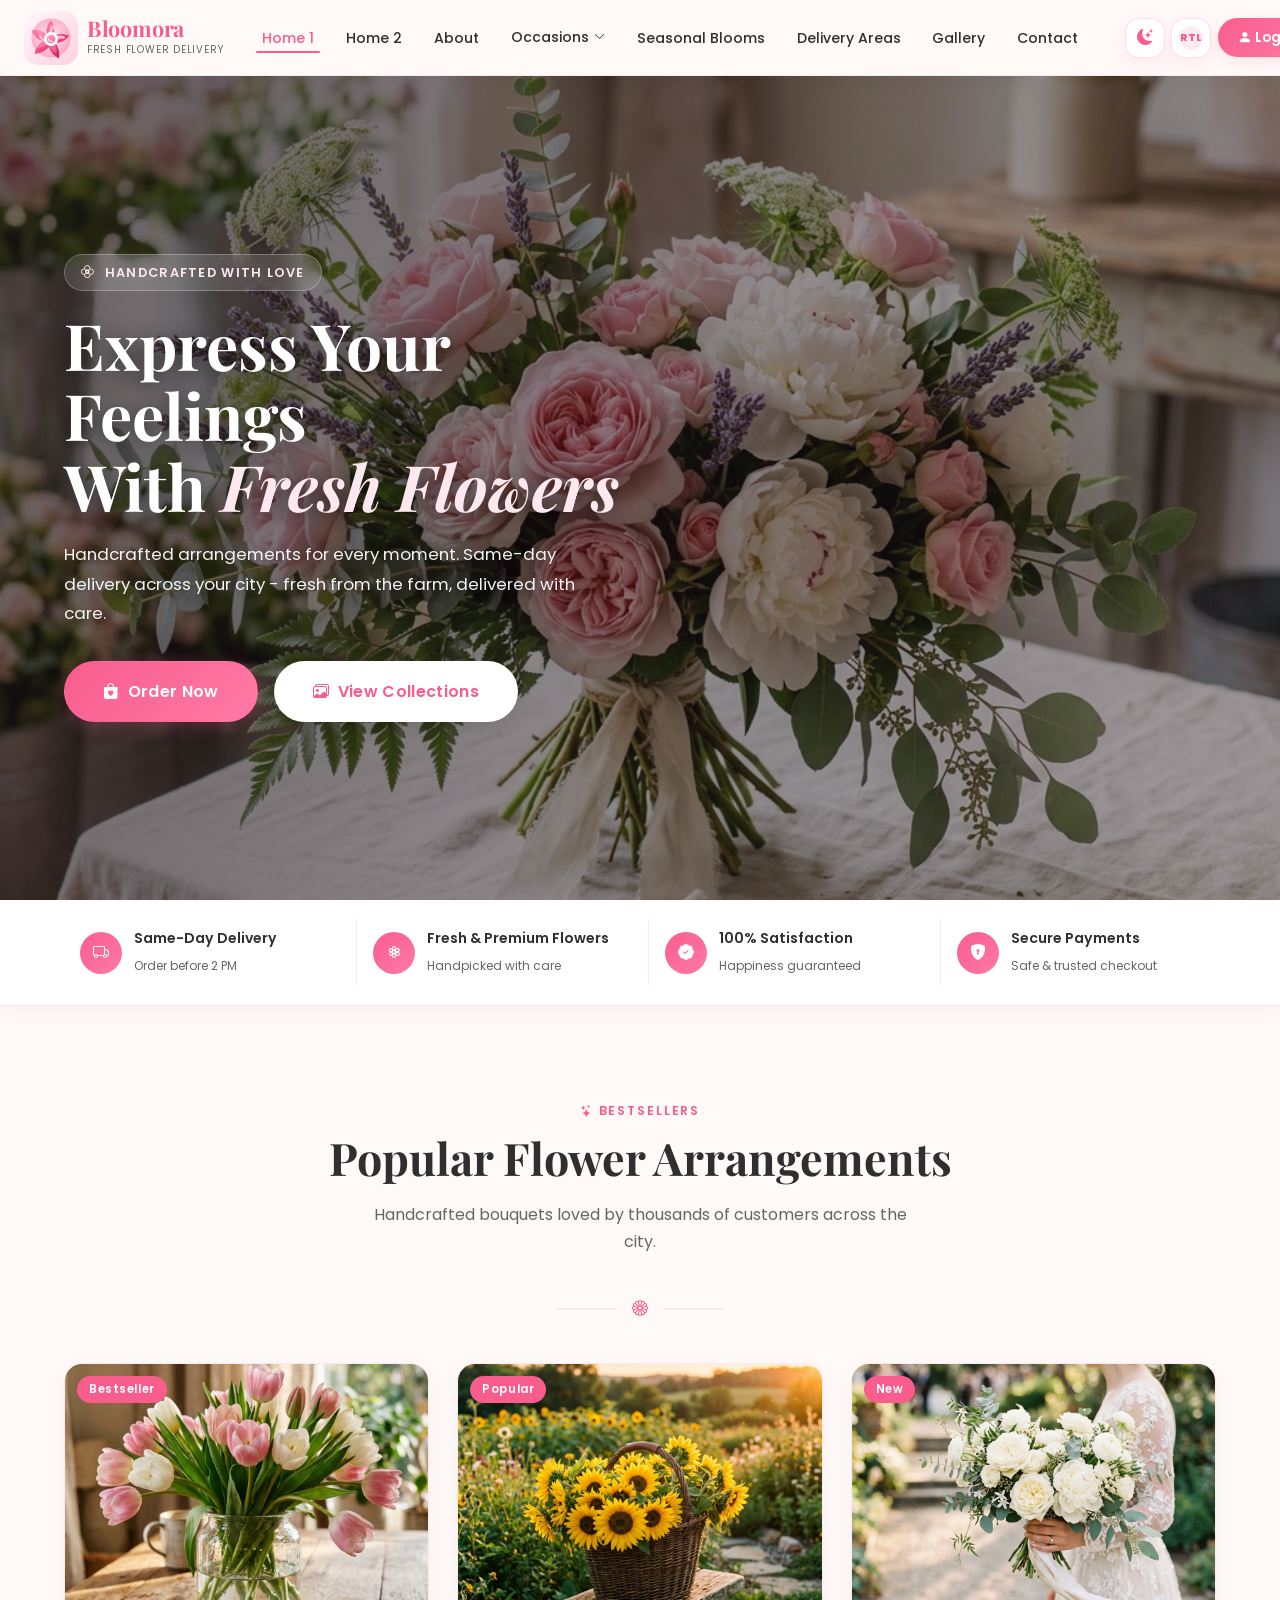
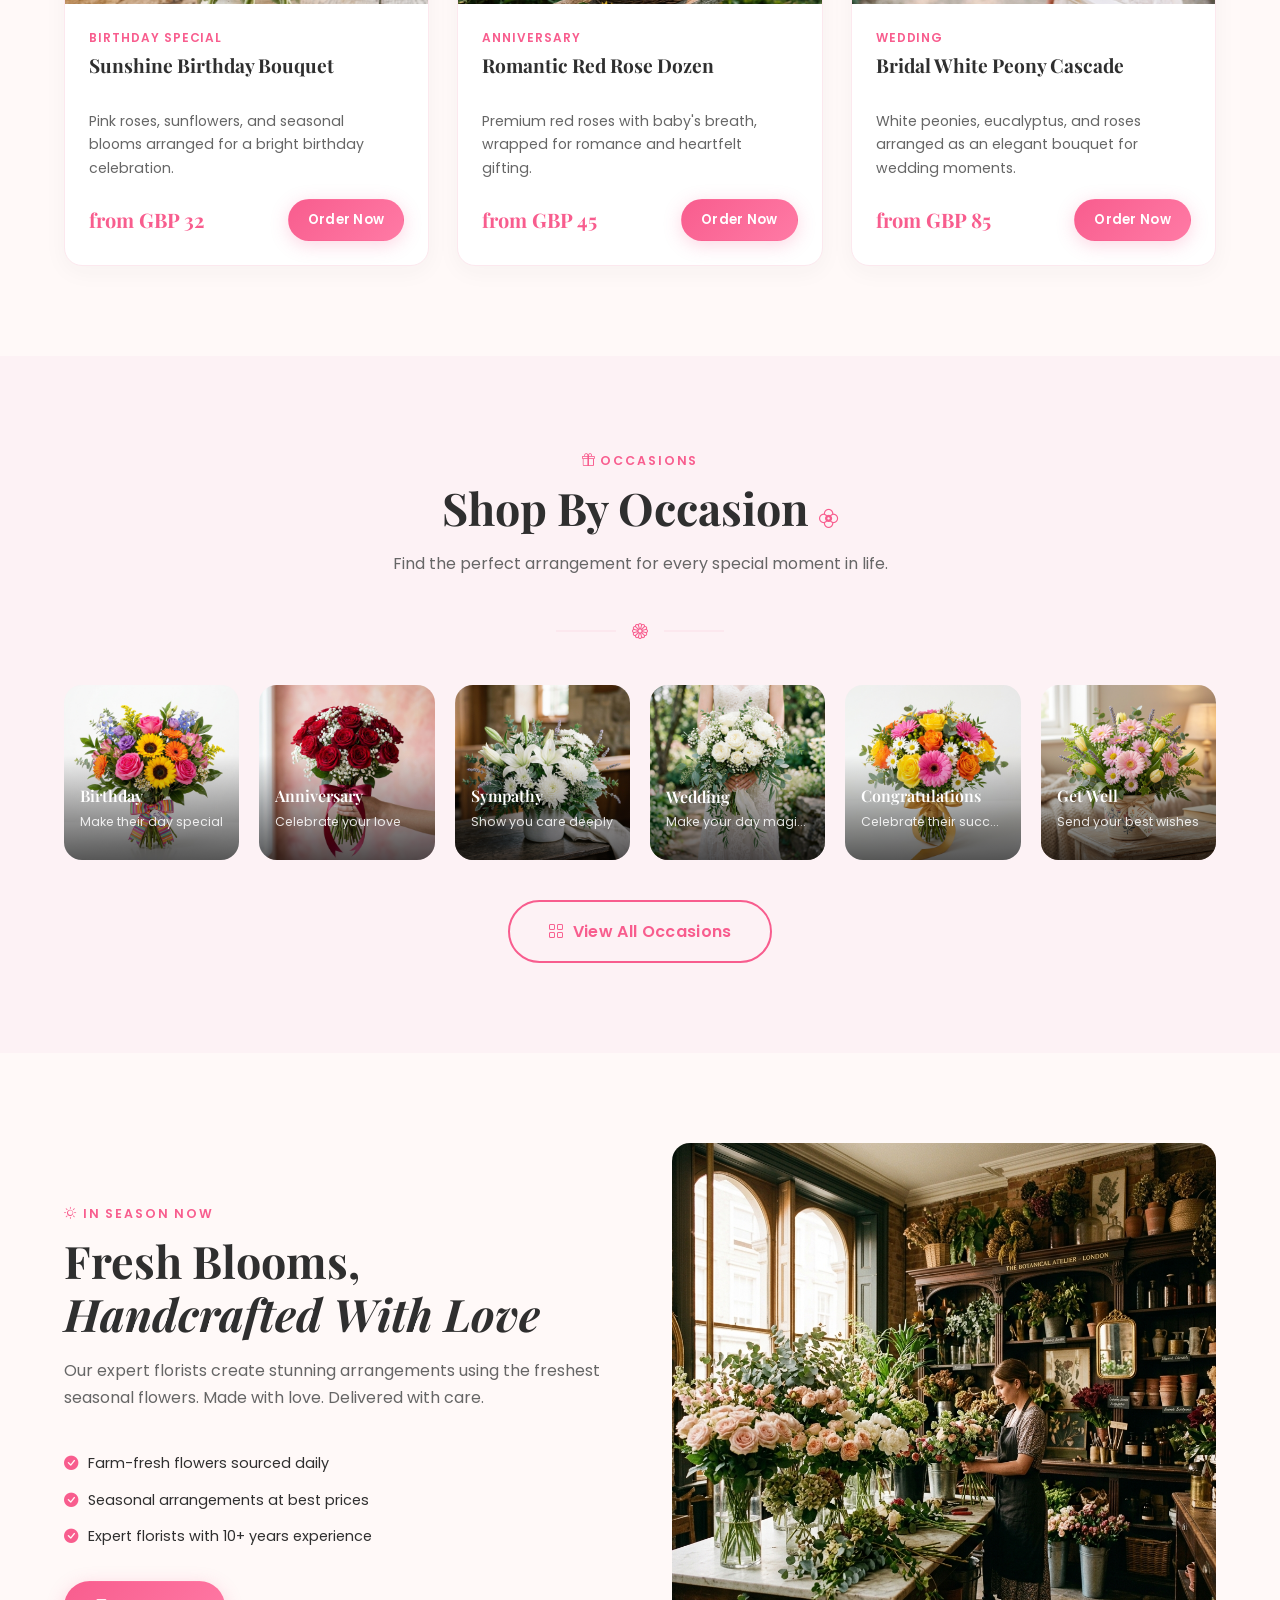
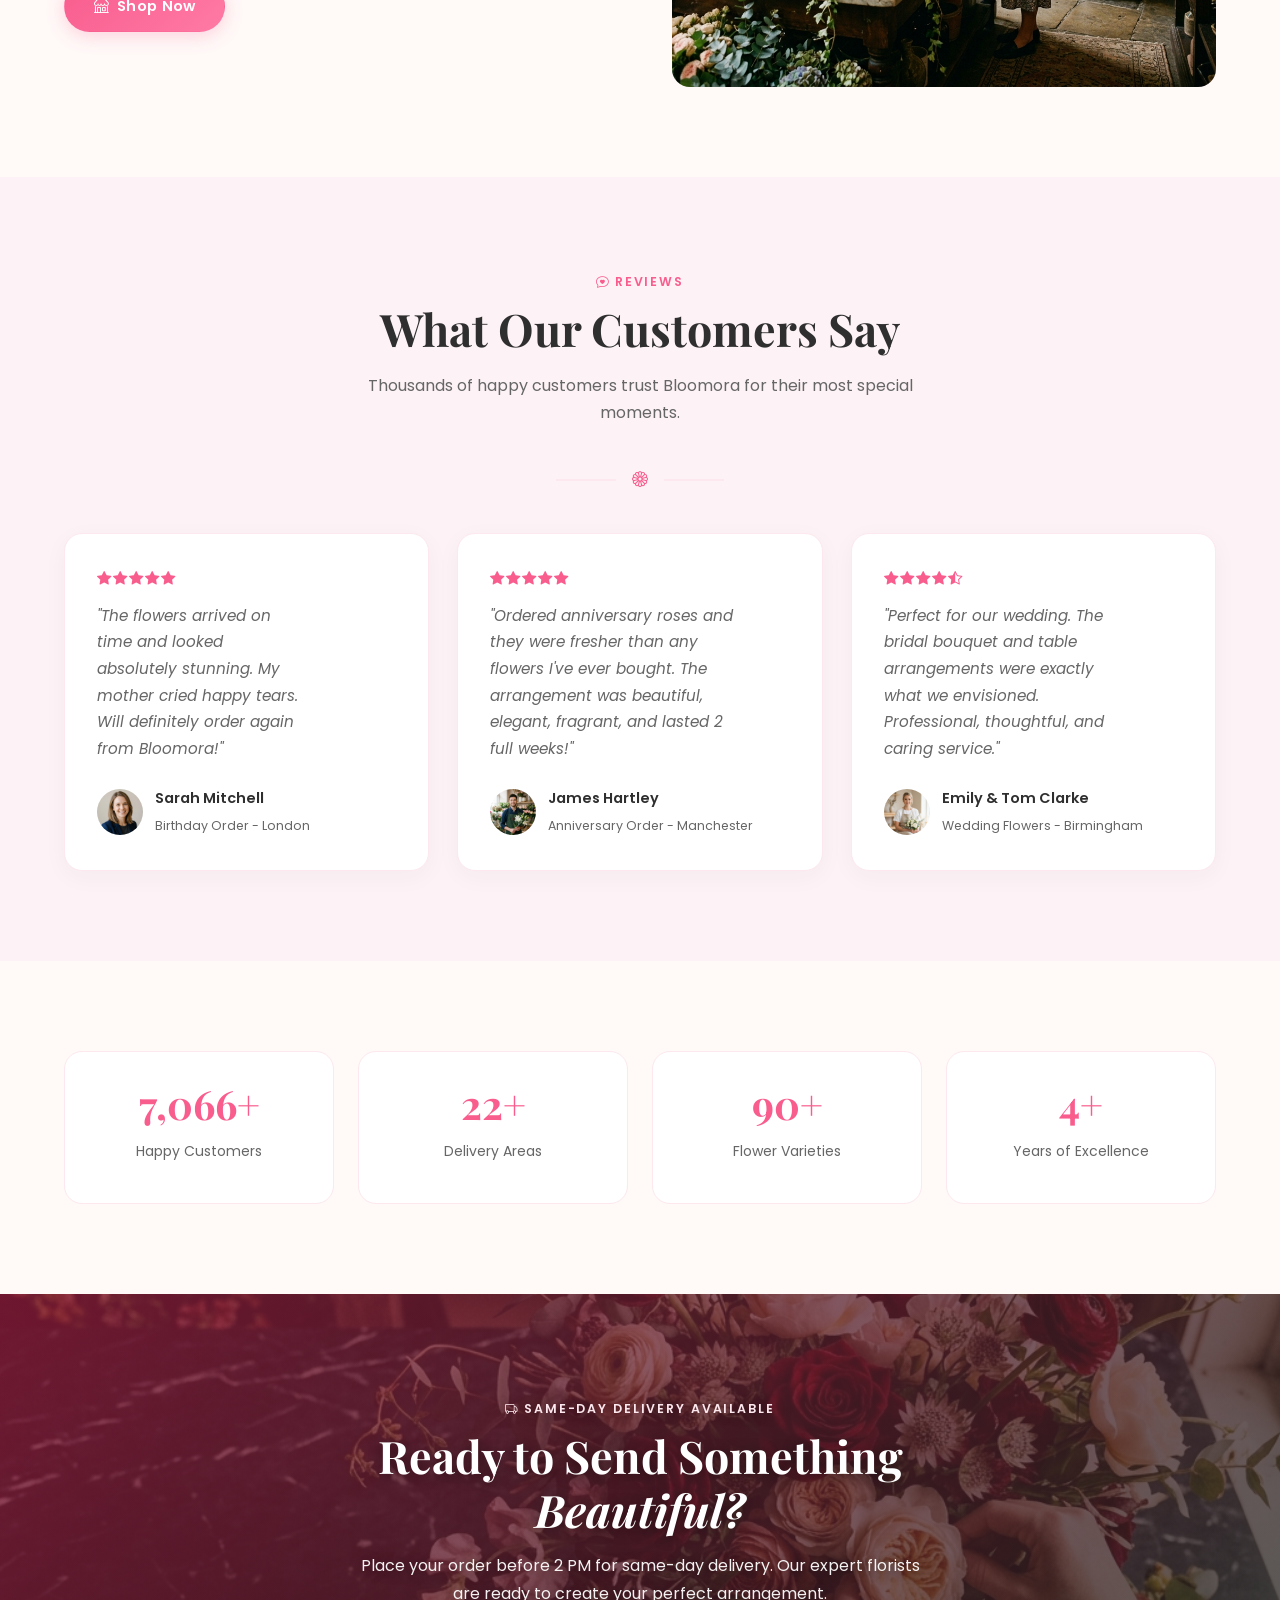
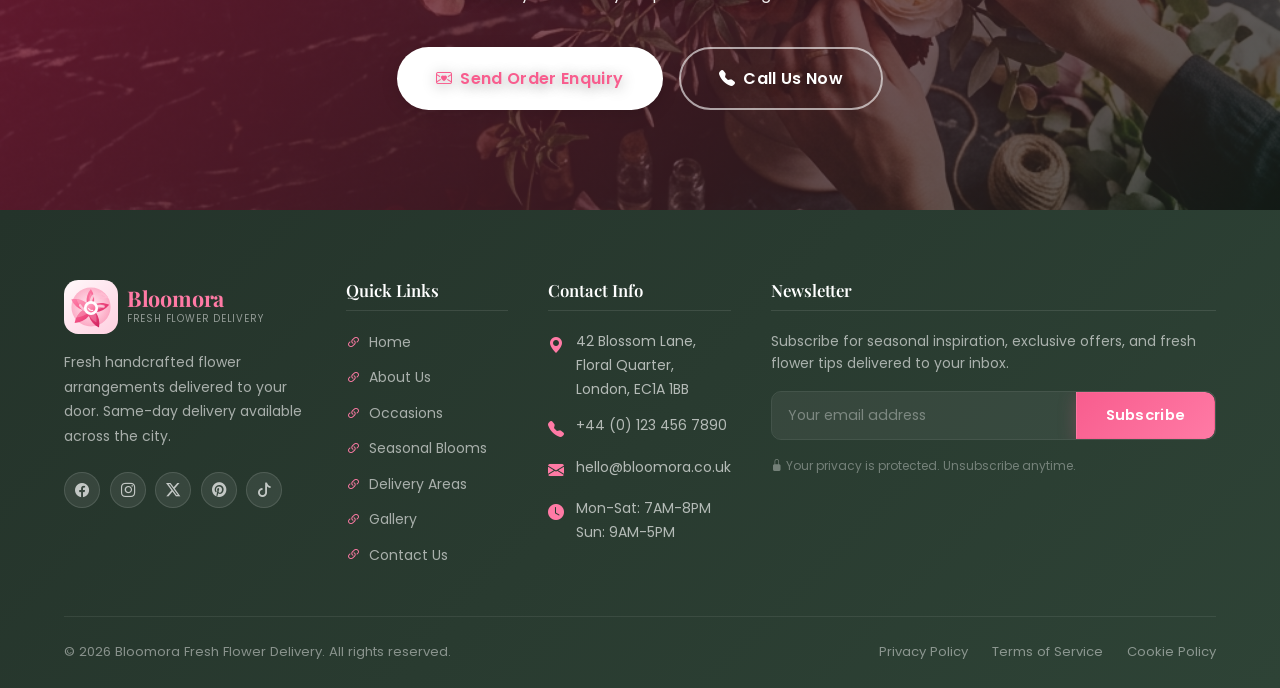
==== commit 1a78c35c: "bug fixed" ====
--- a/index.html
+++ b/index.html
@@ -1,4 +1,4 @@
-﻿<!DOCTYPE html>
+<!DOCTYPE html>
 <html lang="en" dir="ltr" data-theme="light">
 <head>
   <meta charset="UTF-8" />
@@ -394,7 +394,7 @@
           <a href="contact.html" class="btn btn-white btn-lg">
             <i class="bi bi-envelope-heart"></i> Send Order Enquiry
           </a>
-          <a href="tel:+441234567890" class="btn btn-outline btn-lg" style="border-color:rgba(255,255,255,0.5);color:white;">
+          <a href="tel:+441234567890" class="btn btn-outline-white btn-lg">
             <i class="bi bi-telephone-fill"></i> Call Us Now
           </a>
         </div>
--- a/assets/css/style.css
+++ b/assets/css/style.css
@@ -39,11 +39,11 @@
   --banner-overlay-start: rgba(31, 20, 24, 0.38);
   --banner-overlay-mid: rgba(248, 93, 142, 0.14);
   --banner-overlay-end: rgba(31, 20, 24, 0.32);
-  --hero-overlay-start: rgba(31, 20, 24, 0.46);
-  --hero-overlay-mid: rgba(248, 93, 142, 0.12);
-  --hero-overlay-end: rgba(31, 20, 24, 0.22);
-  --cta-overlay-start: rgba(248, 93, 142, 0.28);
-  --cta-overlay-end: rgba(36, 51, 42, 0.42);
+  --hero-overlay-start: rgba(31, 20, 24, 0.68);
+  --hero-overlay-mid: rgba(31, 20, 24, 0.48);
+  --hero-overlay-end: rgba(31, 20, 24, 0.38);
+  --cta-overlay-start: rgba(148, 30, 64, 0.75);
+  --cta-overlay-end: rgba(24, 34, 28, 0.75);
   --banner-content-bg: rgba(30, 20, 24, 0.30);
   --banner-content-border: rgba(255, 255, 255, 0.24);
 
@@ -87,11 +87,11 @@
   --banner-overlay-start: rgba(7, 10, 9, 0.48);
   --banner-overlay-mid: rgba(248, 93, 142, 0.16);
   --banner-overlay-end: rgba(7, 10, 9, 0.42);
-  --hero-overlay-start: rgba(7, 10, 9, 0.58);
-  --hero-overlay-mid: rgba(248, 93, 142, 0.16);
-  --hero-overlay-end: rgba(7, 10, 9, 0.35);
-  --cta-overlay-start: rgba(248, 93, 142, 0.34);
-  --cta-overlay-end: rgba(13, 16, 15, 0.52);
+  --hero-overlay-start: rgba(7, 10, 9, 0.76);
+  --hero-overlay-mid: rgba(7, 10, 9, 0.58);
+  --hero-overlay-end: rgba(7, 10, 9, 0.46);
+  --cta-overlay-start: rgba(148, 30, 64, 0.80);
+  --cta-overlay-end: rgba(13, 16, 15, 0.80);
   --banner-content-bg: rgba(0, 0, 0, 0.34);
   --banner-content-border: rgba(255, 255, 255, 0.18);
 }
@@ -295,6 +295,20 @@
   background: var(--primary);
   color: var(--white);
   transform: translateY(-2px);
+}
+
+.btn-outline-white {
+  border: 2px solid rgba(255, 255, 255, 0.6);
+  color: var(--white);
+  background: transparent;
+}
+
+.btn-outline-white:hover {
+  background: var(--white);
+  color: var(--primary);
+  border-color: var(--white);
+  transform: translateY(-2px);
+  box-shadow: 0 4px 18px rgba(0, 0, 0, 0.15);
 }
 
 .btn-white {
@@ -1879,11 +1893,16 @@
 .auth-form-side {
   display: flex;
   flex-direction: column;
-  justify-content: center;
+  justify-content: flex-start;
   padding: 3rem 4rem;
   background: var(--bg);
   overflow-y: auto;
   max-height: 100vh;
+}
+
+.auth-form-container {
+  margin: auto 0;
+  width: 100%;
 }
 
 .auth-logo {
@@ -1924,7 +1943,7 @@
   margin: 0 auto 1.5rem !important;
   color: inherit !important;
   width: auto !important;
-  gap: 0.55rem !important;
+  gap: 0 !important;
 }
 
 .auth-visual-brand .brand-tagline {
@@ -1936,12 +1955,13 @@
   align-items: center !important;
   justify-content: center !important;
   width: auto !important;
-  gap: 0.55rem !important;
+  gap: 0 !important;
 }
 
 .auth-visual-brand .brand-icon,
 .auth-logo .navbar-brand .brand-icon {
   margin: 0 !important;
+  margin-inline-end: 0.55rem !important;
   padding: 0 !important;
 }
 
@@ -1949,6 +1969,8 @@
 .auth-logo .navbar-brand .brand-text {
   margin: 0 !important;
   padding: 0 !important;
+  text-align: start !important;
+  align-items: flex-start !important;
 }
 
 .auth-heading {
@@ -3208,10 +3230,6 @@
     margin-right: auto;
   }
 
-  .home-reviews-grid .testimonial-card:last-child {
-    max-width: calc((100% - 1.75rem) / 2);
-  }
-
   .split-section {
     grid-template-columns: 1fr;
     gap: 2.5rem;
@@ -3294,6 +3312,29 @@
     font-size: 0.8rem !important;
     min-height: calc(1.65em * 2) !important;
     line-height: 1.65 !important;
+  }
+}
+
+@media (min-width: 577px) and (max-width: 900px) {
+  .home-reviews-grid .testimonial-card:last-child {
+    max-width: calc((100% - 1.75rem) / 2);
+  }
+}
+
+@media (min-width: 700px) and (max-width: 900px) {
+  .hero.bg-banner-home1 .hero-content {
+    margin-left: auto;
+    margin-right: auto;
+    text-align: center;
+  }
+
+  .hero.bg-banner-home1 .hero-desc {
+    margin-left: auto;
+    margin-right: auto;
+  }
+
+  .hero.bg-banner-home1 .hero-actions {
+    justify-content: center;
   }
 }
 
@@ -3646,12 +3687,34 @@
 /* iPad Mini portrait keeps Home 1 bestsellers compact without ellipsis */
 @media (min-width: 700px) and (max-width: 820px) {
 
-  .testimonial-card:last-child:nth-child(odd) {
-    grid-column: auto;
-    max-width: none;
-    margin-left: 0;
-    margin-right: 0;
-    width: 100%;
+
+  .feature-bar-grid {
+    grid-template-columns: repeat(2, minmax(0, 1fr));
+  }
+
+  .feature-item {
+    justify-content: center;
+    text-align: center;
+  }
+
+  .feature-item+.feature-item,
+  [dir="rtl"] .feature-item+.feature-item {
+    border-left: none;
+    border-right: none;
+    border-top: none;
+  }
+
+  .hero.bg-banner-home1 .hero-actions {
+    flex-direction: row;
+    justify-content: center;
+    gap: 0.75rem;
+  }
+
+  .hero.bg-banner-home1 .hero-actions .btn {
+    width: auto;
+    min-height: 40px;
+    padding: 0.68rem 1.15rem;
+    font-size: 0.82rem;
   }
 
   .bestseller-grid {
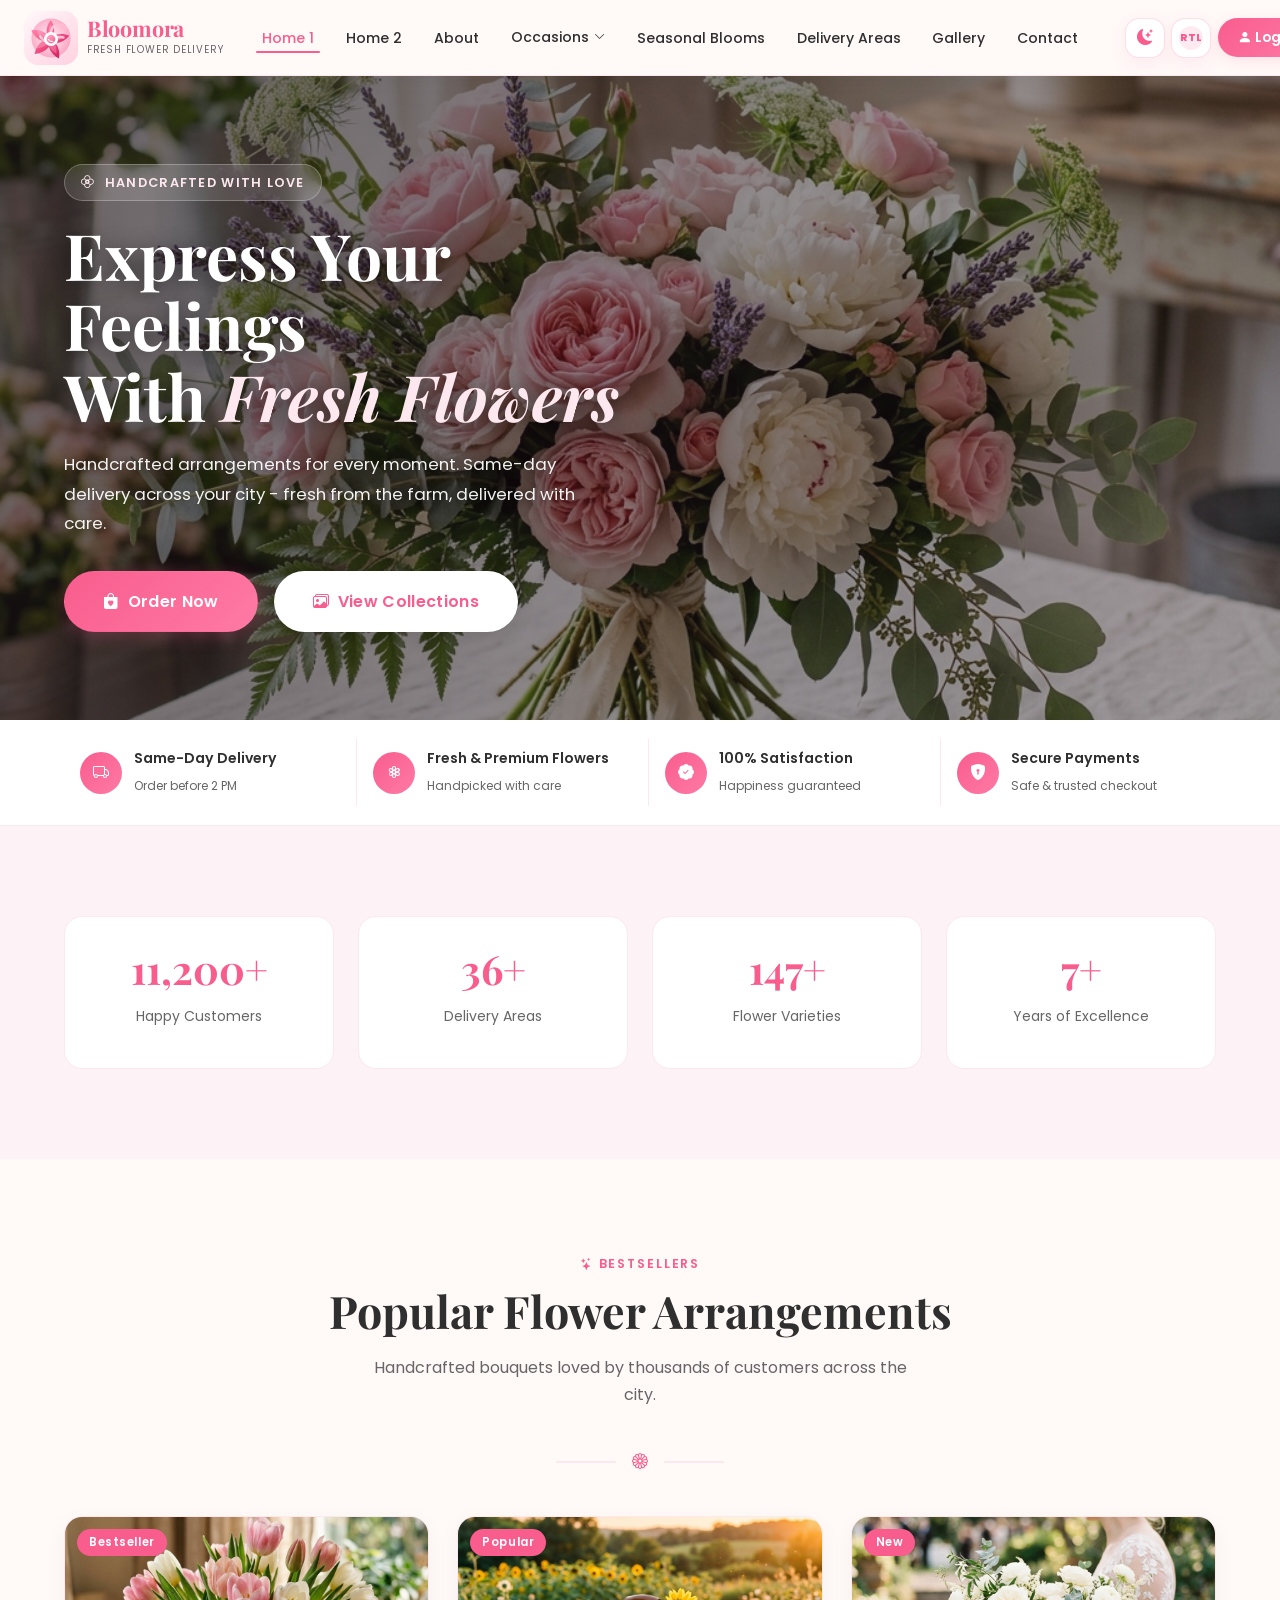
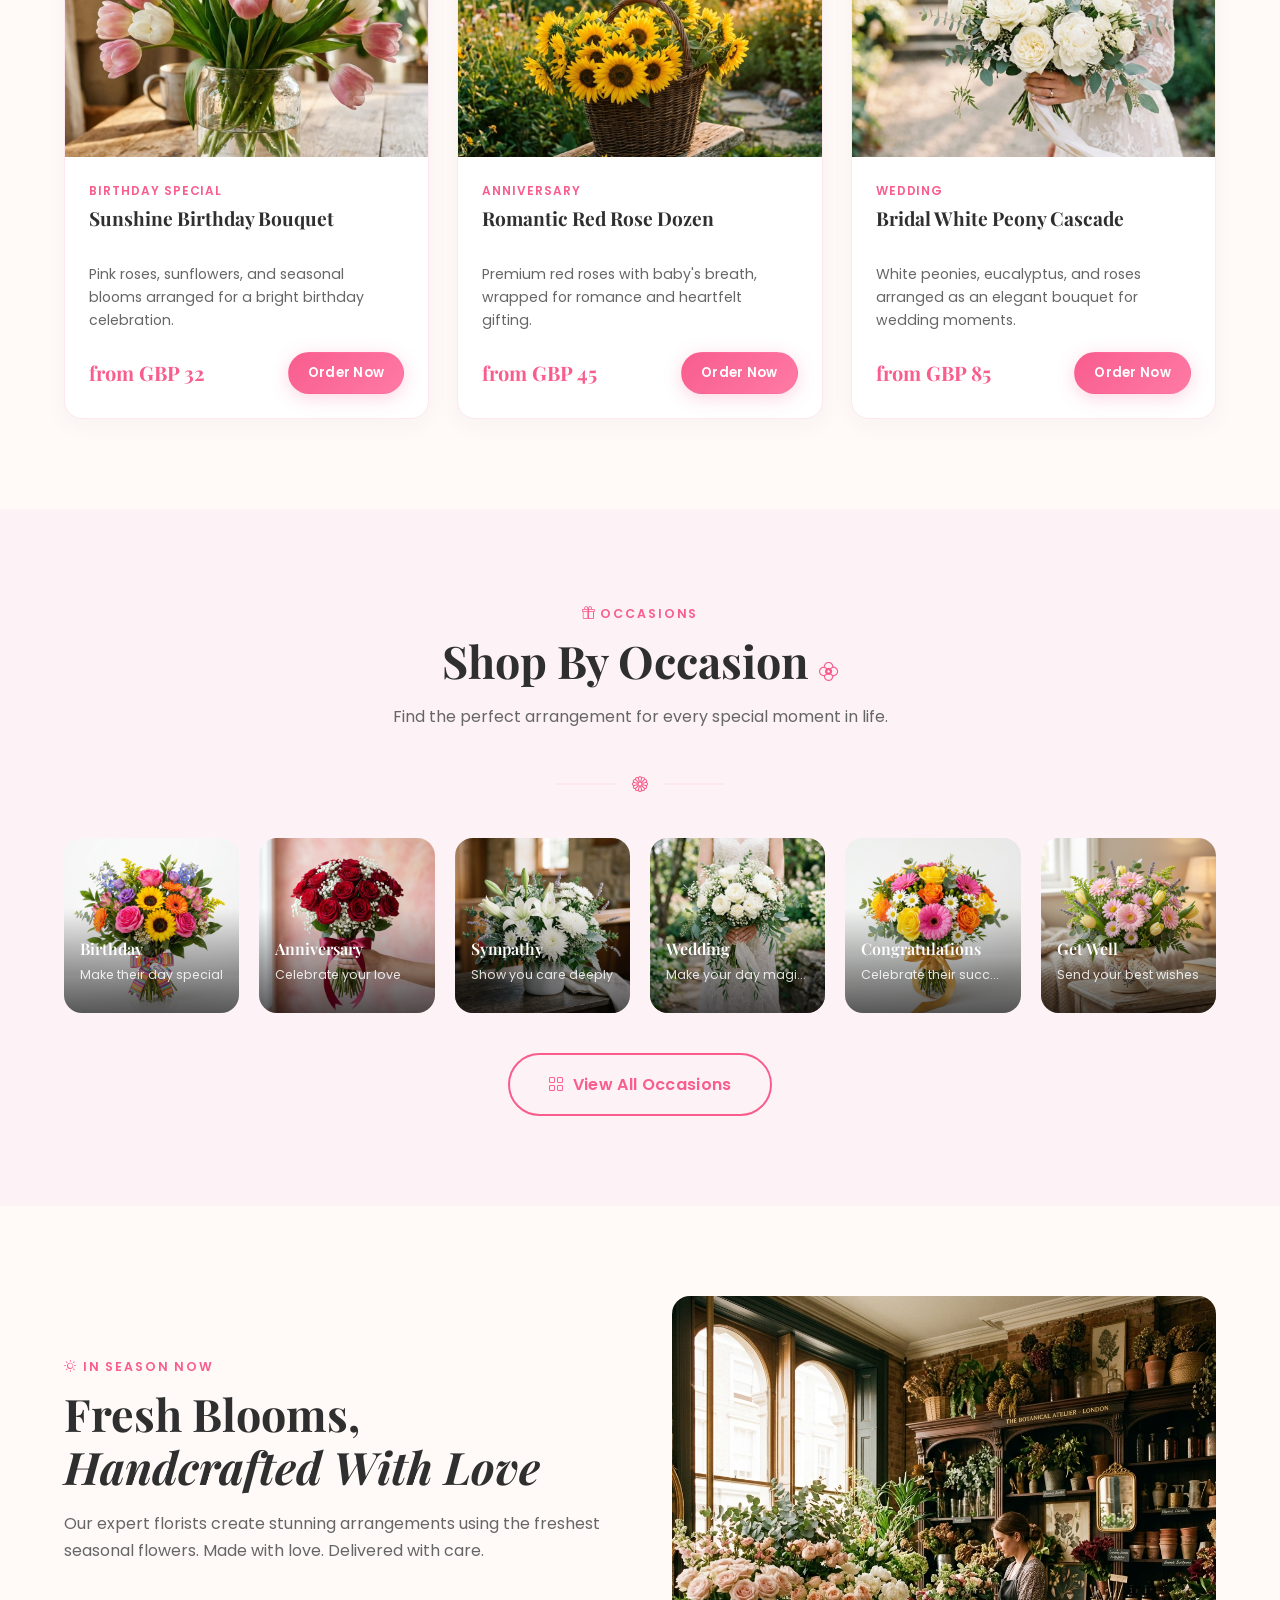
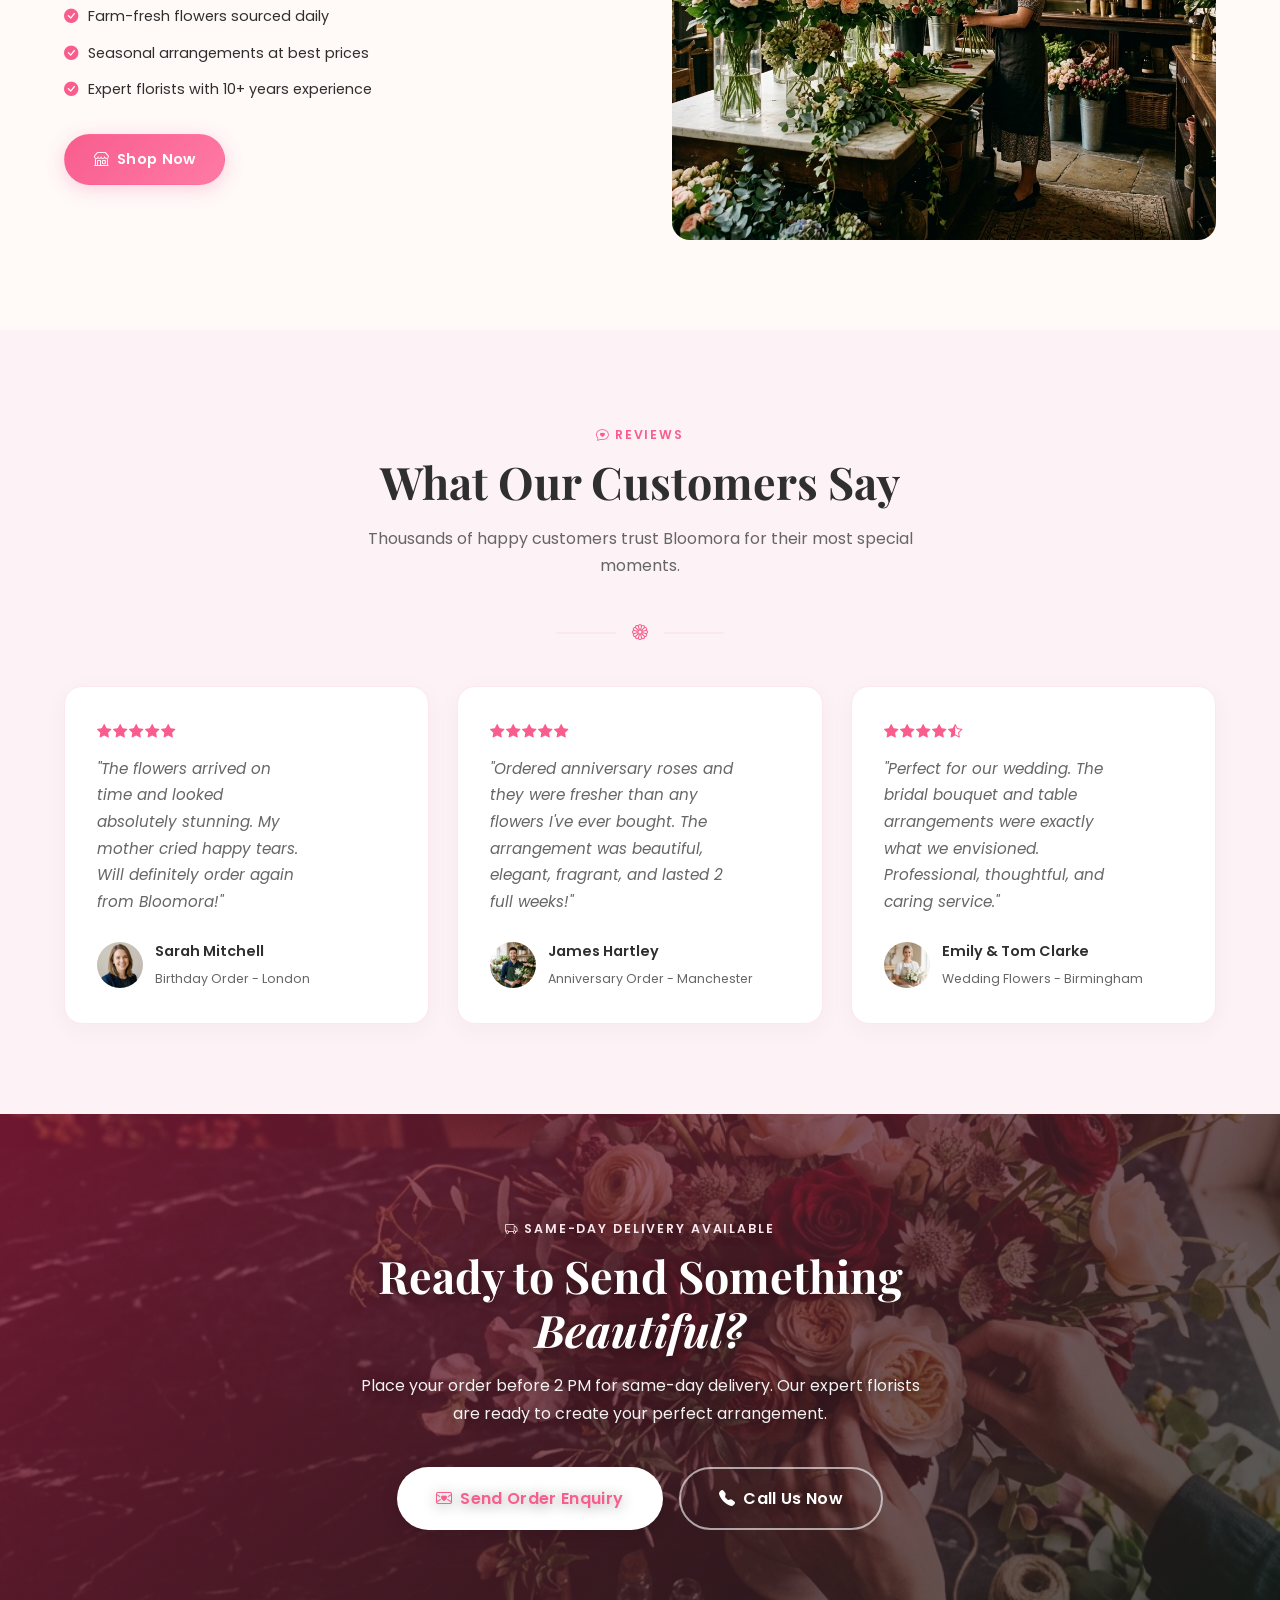
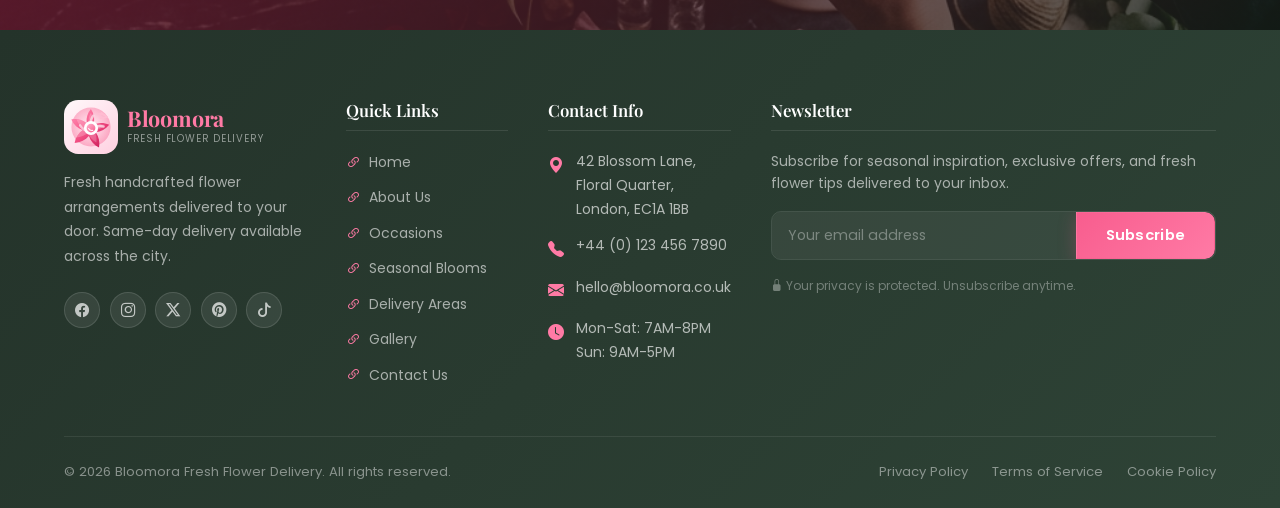
==== commit cc015355: "bugs fixed" ====
--- a/index.html
+++ b/index.html
@@ -1,4 +1,4 @@
-<!DOCTYPE html>
+﻿<!DOCTYPE html>
 <html lang="en" dir="ltr" data-theme="light">
 <head>
   <meta charset="UTF-8" />
@@ -90,7 +90,7 @@
     </div>
     <div class="mobile-login-btn">
       <a href="login.html" class="btn-login-nav" style="display:flex;align-items:center;justify-content:center;gap:0.5rem;padding:0.75rem;border-radius:50px;">
-        <i class="bi bi-person-fill"></i> Login to Your Account
+        <i class="bi bi-person-fill"></i> Login 
       </a>
     </div>
   </div>
@@ -154,6 +154,30 @@
             <strong>Secure Payments</strong>
             <span>Safe &amp; trusted checkout</span>
           </div>
+        </div>
+      </div>
+    </div>
+  </section>
+
+  <!-- =============== STATS =============== -->
+  <section class="section section-alt" aria-label="Company statistics">
+    <div class="container">
+      <div class="stats-grid">
+        <div class="stat-item" data-animate="zoom-in" data-delay="100">
+          <div class="stat-number" data-count="15000" data-suffix="+">15,000+</div>
+          <div class="stat-label">Happy Customers</div>
+        </div>
+        <div class="stat-item" data-animate="zoom-in" data-delay="200">
+          <div class="stat-number" data-count="50" data-suffix="+">50+</div>
+          <div class="stat-label">Delivery Areas</div>
+        </div>
+        <div class="stat-item" data-animate="zoom-in" data-delay="300">
+          <div class="stat-number" data-count="200" data-suffix="+">200+</div>
+          <div class="stat-label">Flower Varieties</div>
+        </div>
+        <div class="stat-item" data-animate="zoom-in" data-delay="400">
+          <div class="stat-number" data-count="10" data-suffix="+">10+</div>
+          <div class="stat-label">Years of Excellence</div>
         </div>
       </div>
     </div>
@@ -355,30 +379,6 @@
     </div>
   </section>
 
-  <!-- =============== STATS =============== -->
-  <section class="section" aria-label="Company statistics">
-    <div class="container">
-      <div class="stats-grid">
-        <div class="stat-item" data-animate="zoom-in" data-delay="100">
-          <div class="stat-number" data-count="15000" data-suffix="+">15,000+</div>
-          <div class="stat-label">Happy Customers</div>
-        </div>
-        <div class="stat-item" data-animate="zoom-in" data-delay="200">
-          <div class="stat-number" data-count="50" data-suffix="+">50+</div>
-          <div class="stat-label">Delivery Areas</div>
-        </div>
-        <div class="stat-item" data-animate="zoom-in" data-delay="300">
-          <div class="stat-number" data-count="200" data-suffix="+">200+</div>
-          <div class="stat-label">Flower Varieties</div>
-        </div>
-        <div class="stat-item" data-animate="zoom-in" data-delay="400">
-          <div class="stat-number" data-count="10" data-suffix="+">10+</div>
-          <div class="stat-label">Years of Excellence</div>
-        </div>
-      </div>
-    </div>
-  </section>
-
   <!-- =============== CTA =============== -->
   <section class="cta-section bg-cta-1" aria-label="Order enquiry call to action">
     <div class="container">
--- a/assets/css/style.css
+++ b/assets/css/style.css
@@ -799,10 +799,12 @@
 
 .mobile-login-btn {
   margin-top: 0.75rem;
+  display: flex;
+  justify-content: center;
 }
 
 .mobile-login-btn .btn-login-nav {
-  width: 100%;
+  width: min(100%, 280px);
   justify-content: center;
   padding: 0.7rem 1.5rem;
 }
@@ -962,7 +964,9 @@
 /* --- Hero Section --- */
 .hero {
   position: relative;
-  min-height: calc(100vh - var(--nav-h));
+  min-height: 550px;
+  height: calc(80vh - var(--nav-h));
+  max-height: 680px;
   display: flex;
   align-items: center;
   background-size: cover;
@@ -1901,8 +1905,9 @@
 }
 
 .auth-form-container {
-  margin: auto 0;
+  margin: auto;
   width: 100%;
+  max-width: 420px;
 }
 
 .auth-logo {
@@ -2024,6 +2029,7 @@
   color: var(--text);
   background: var(--bg);
   transition: all var(--transition);
+  width: 100%;
 }
 
 .btn-social:hover {
@@ -3213,6 +3219,12 @@
     --section-py: 70px;
   }
 
+  .hero {
+    min-height: 480px;
+    height: auto;
+    padding: 6rem 0;
+  }
+
   .brand-icon {
     width: 48px;
     height: 48px;
